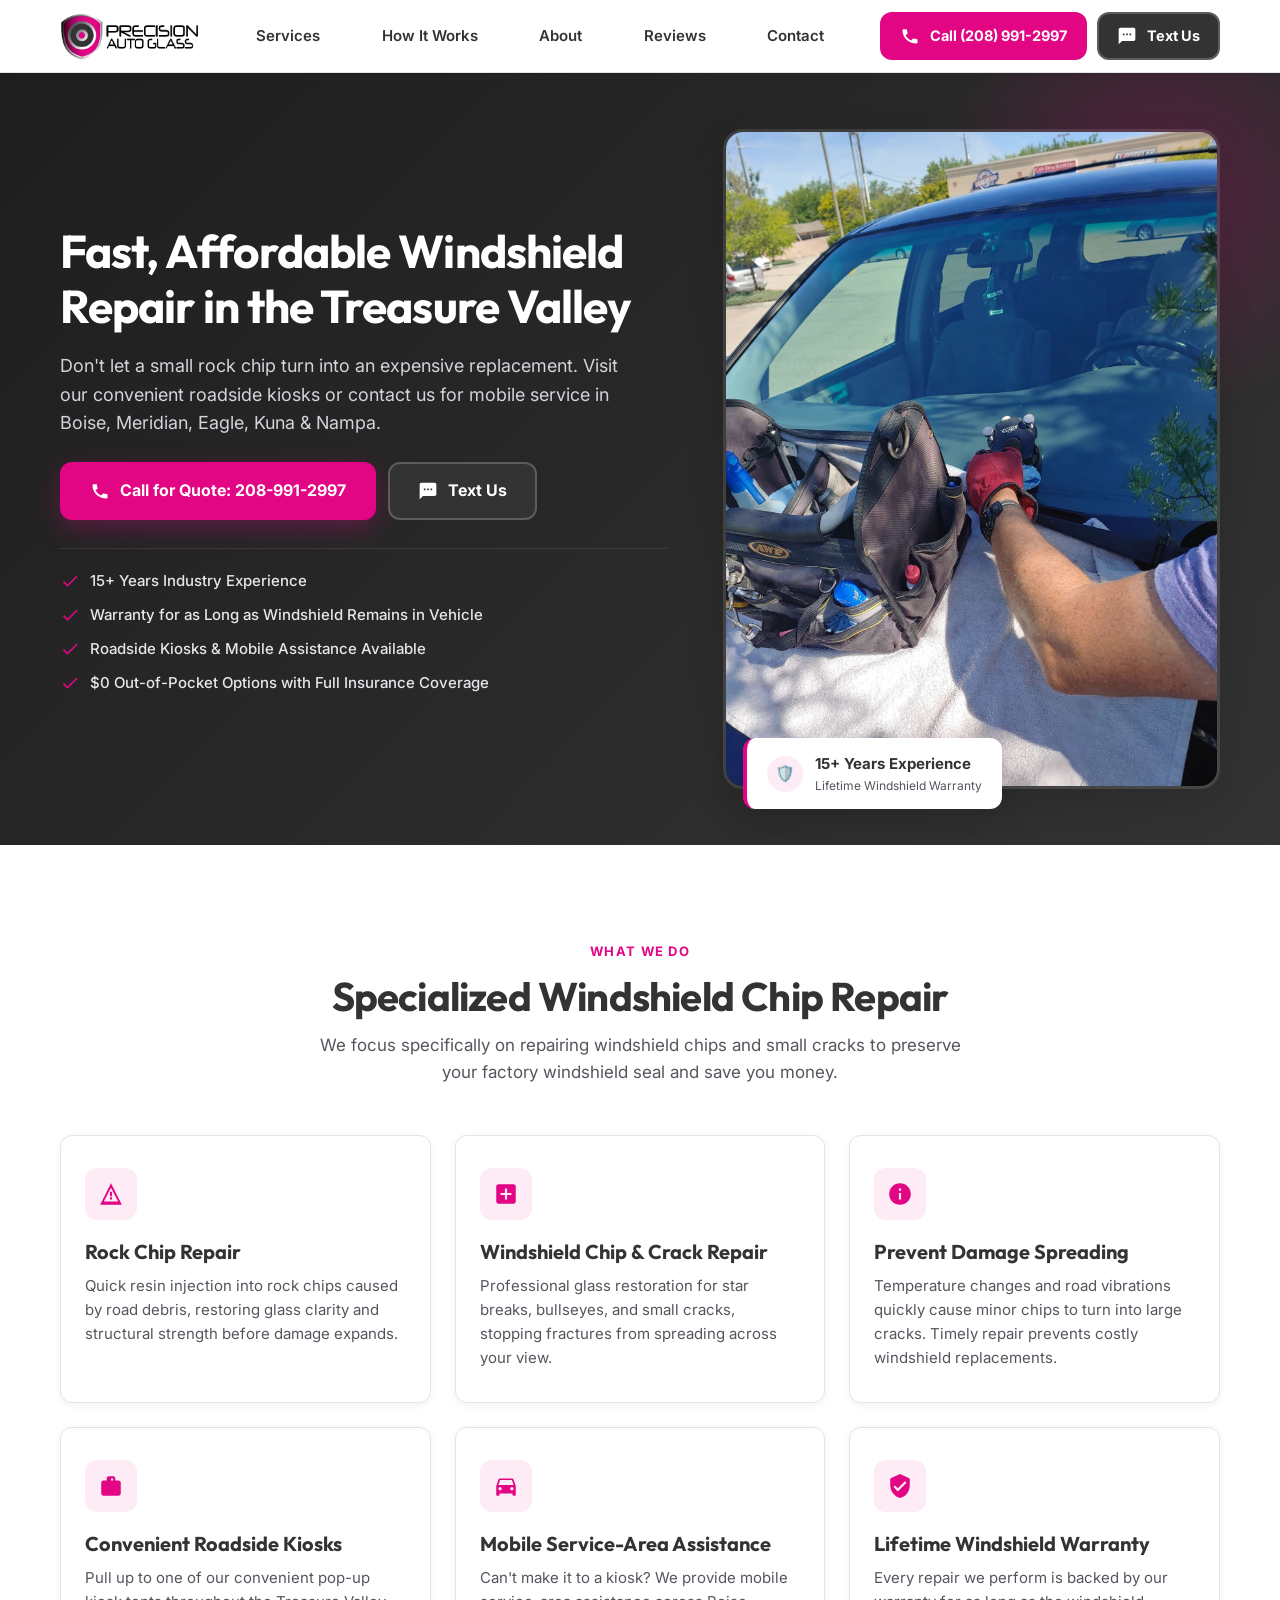
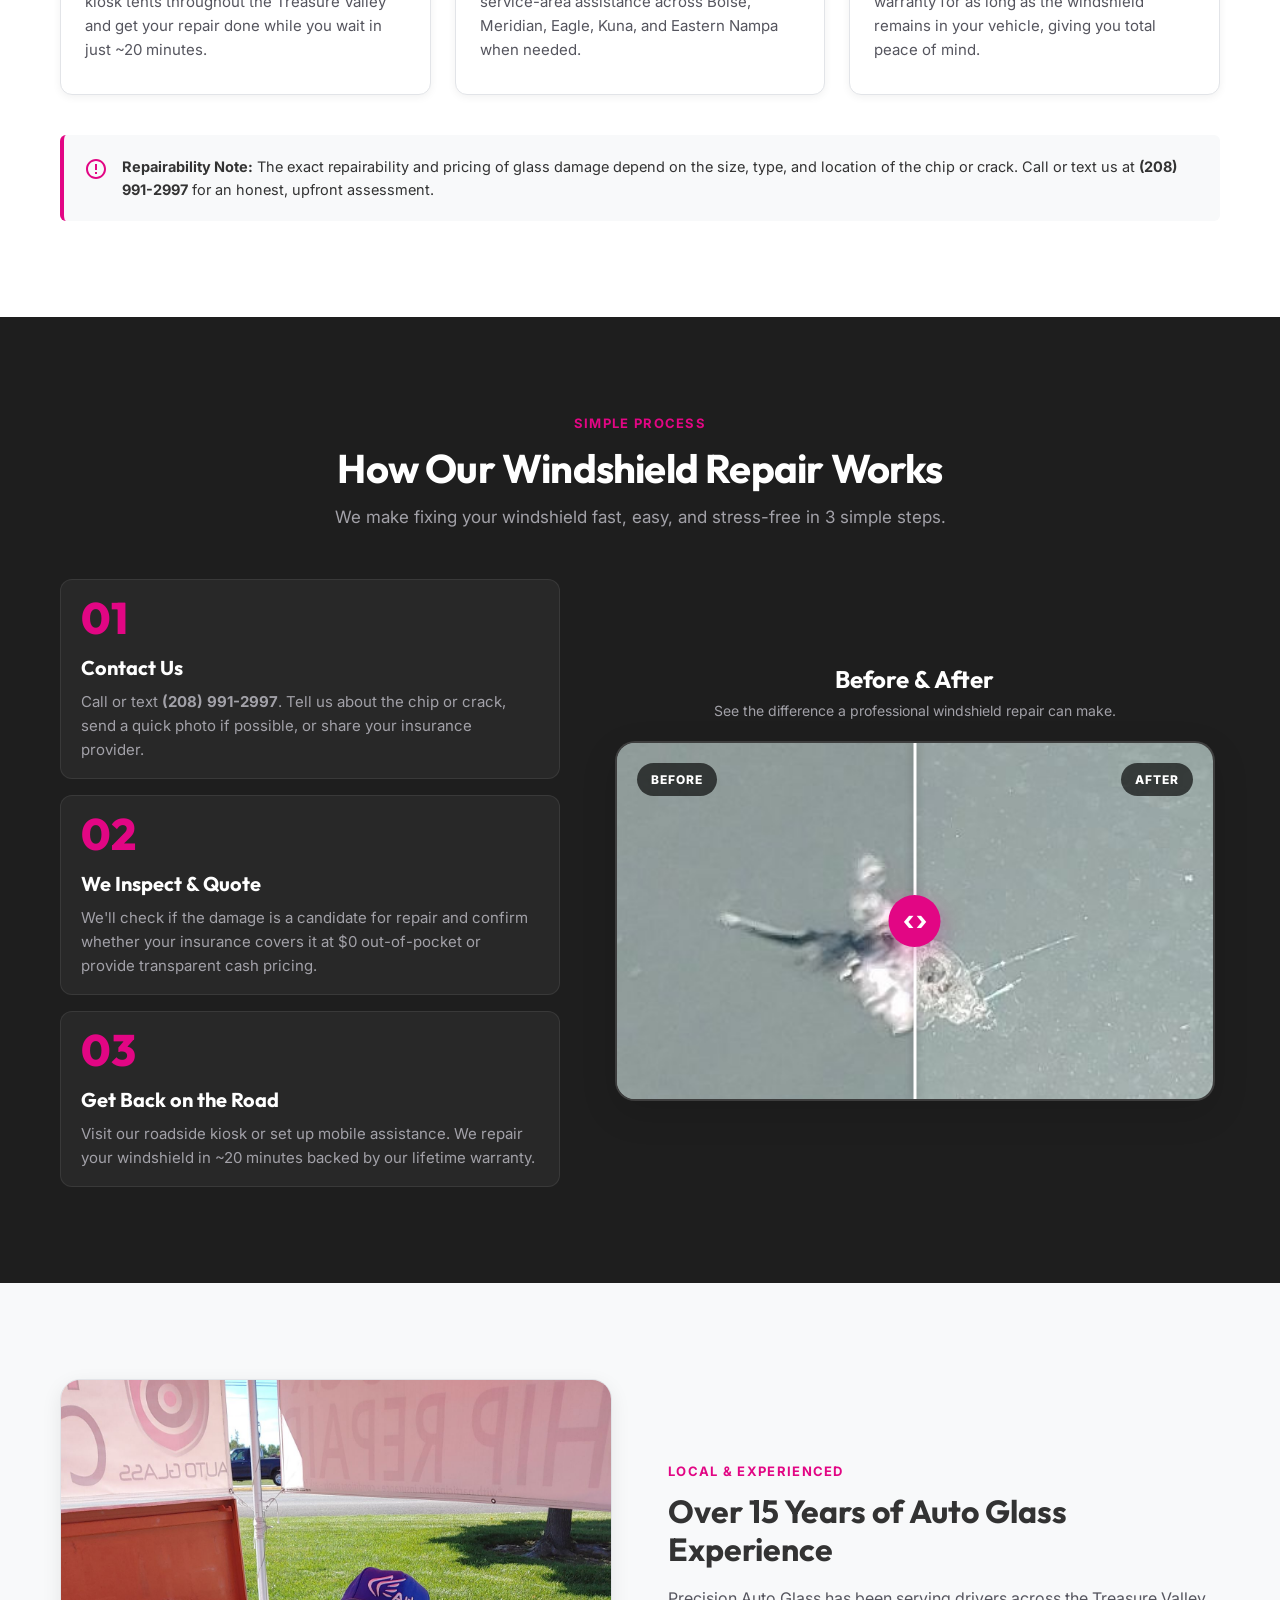
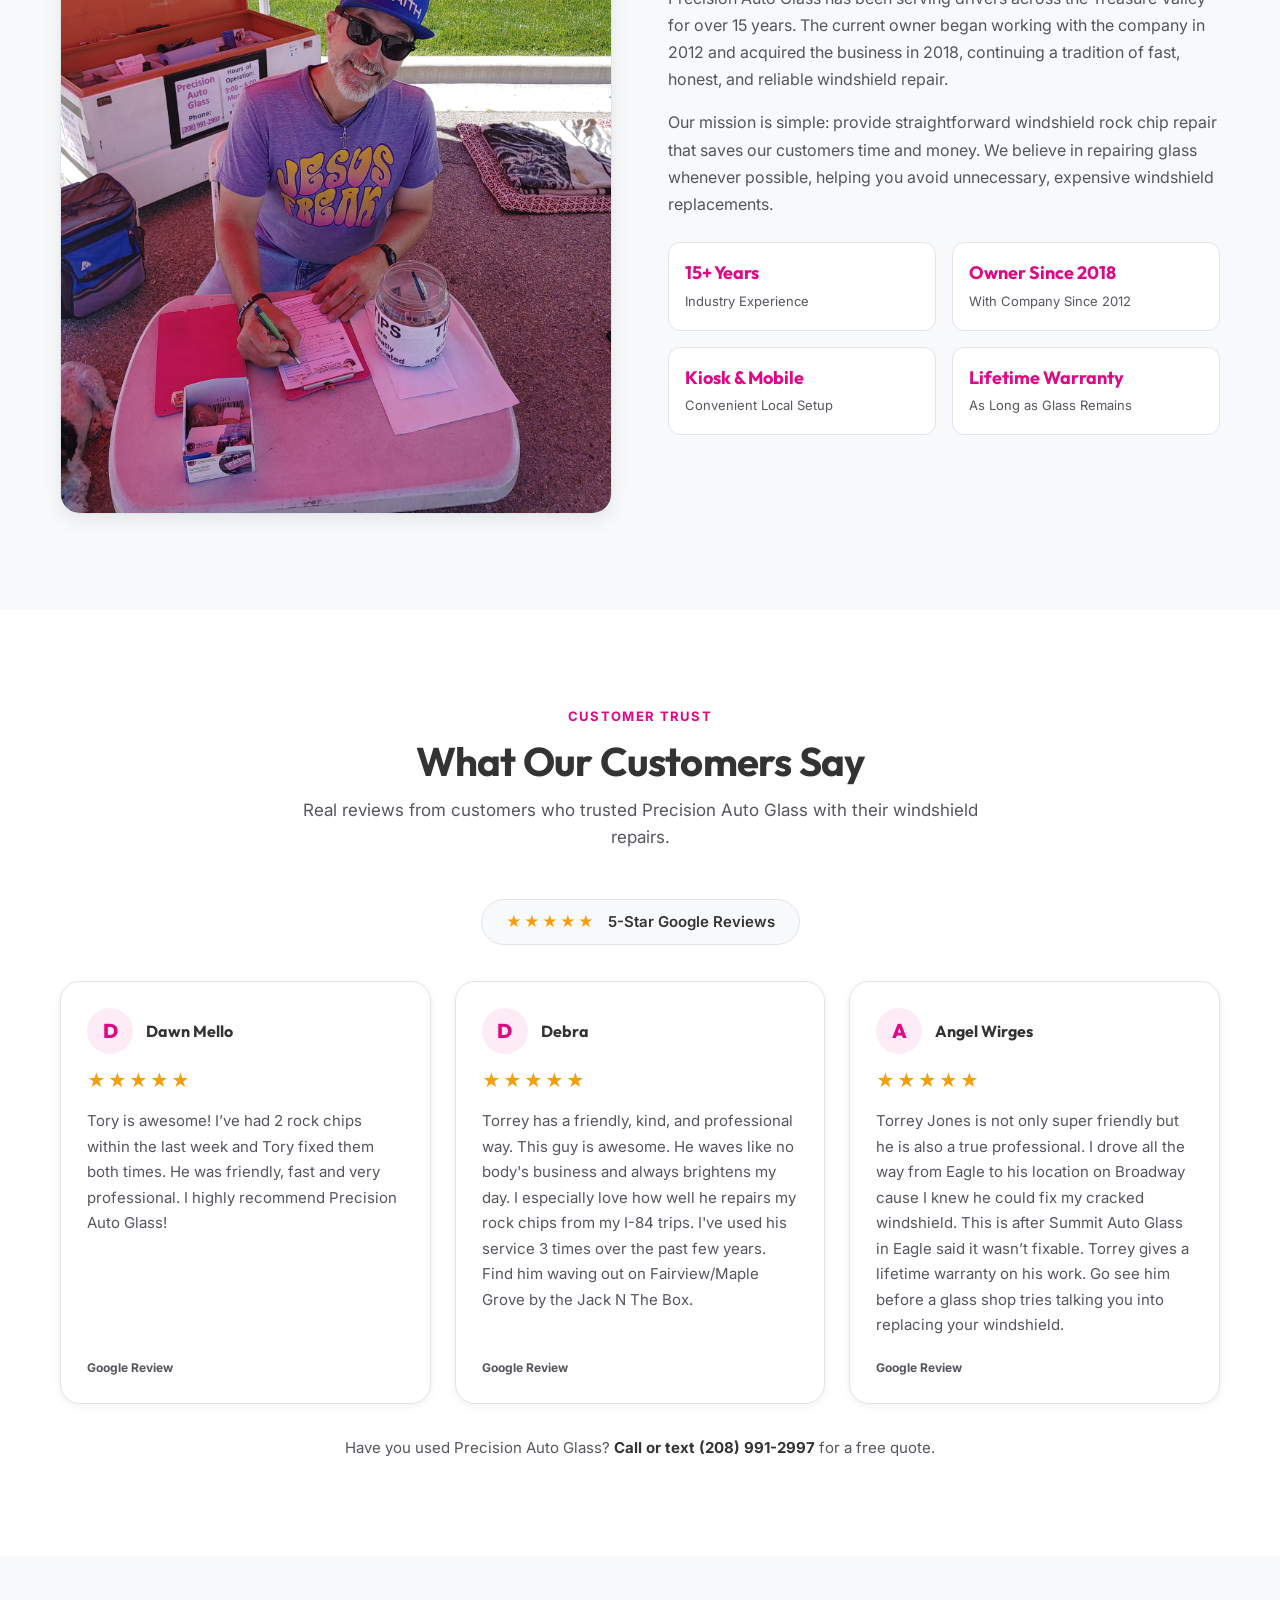
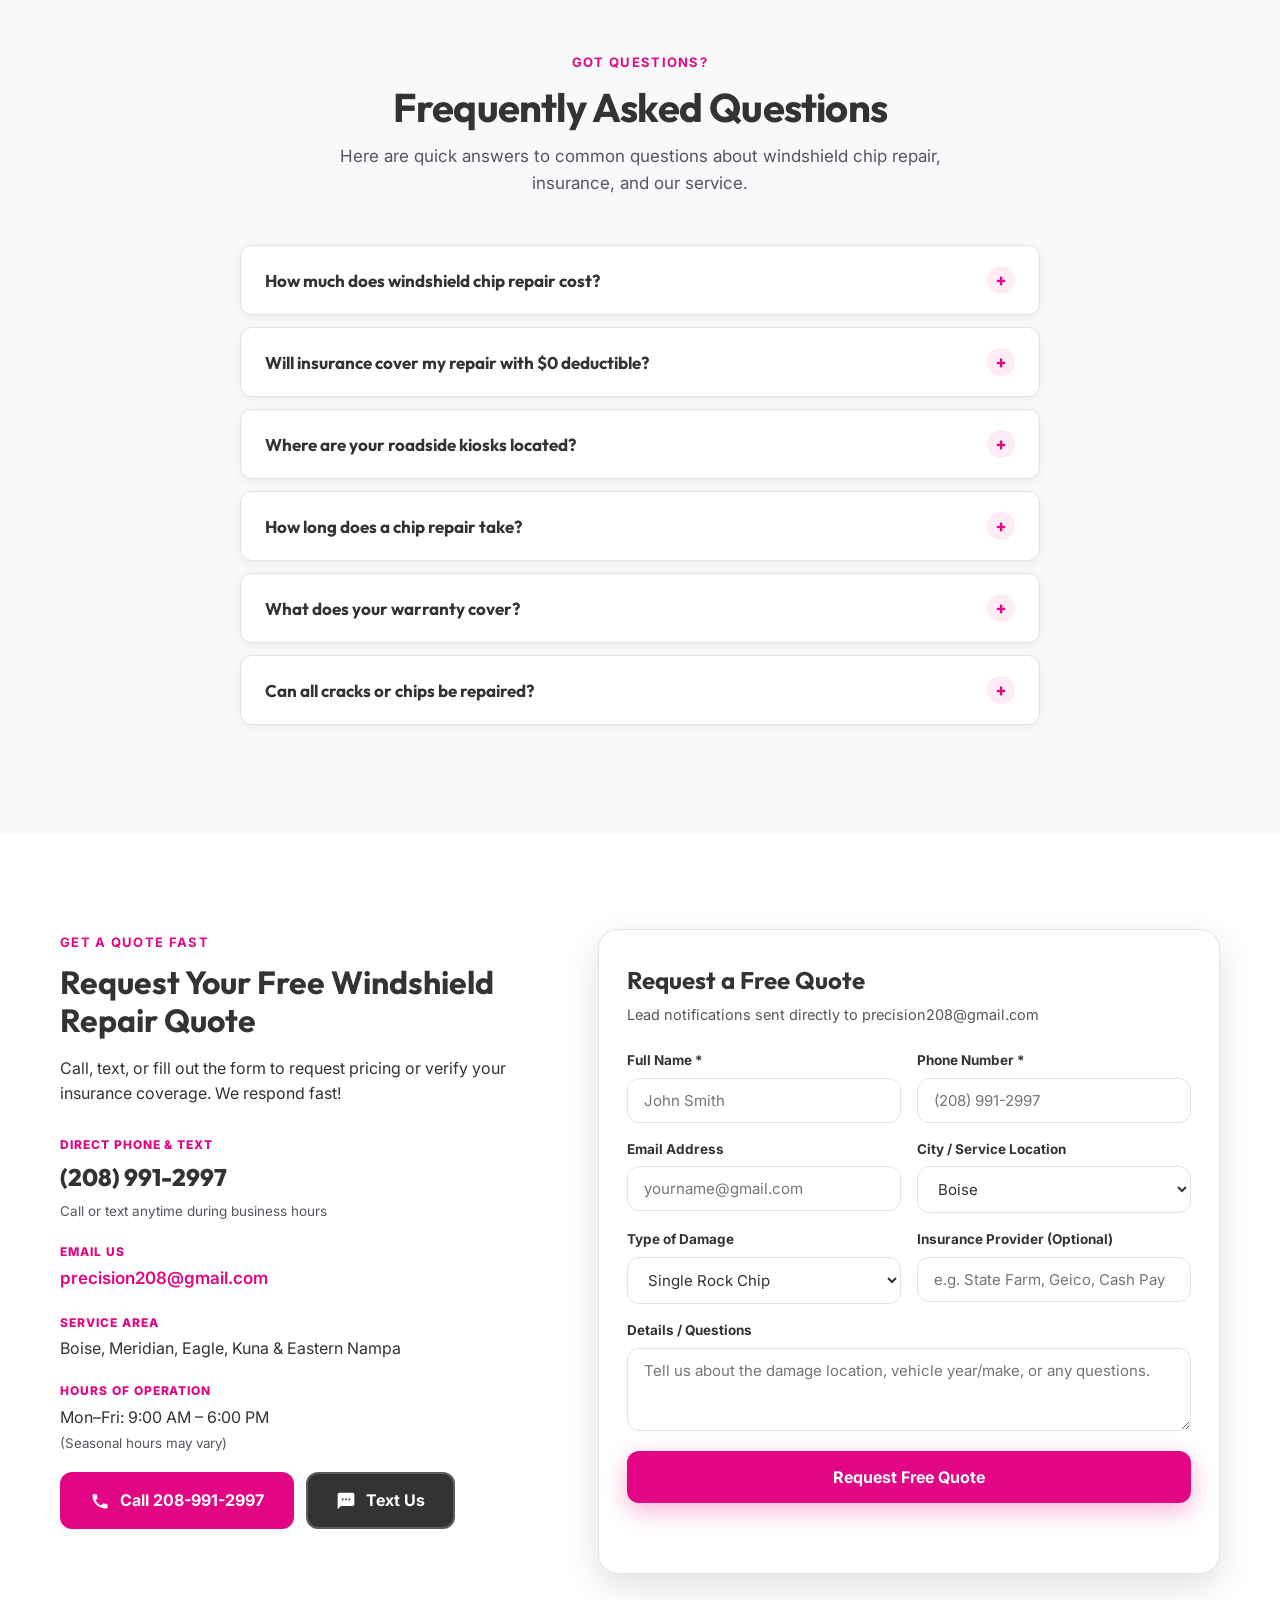
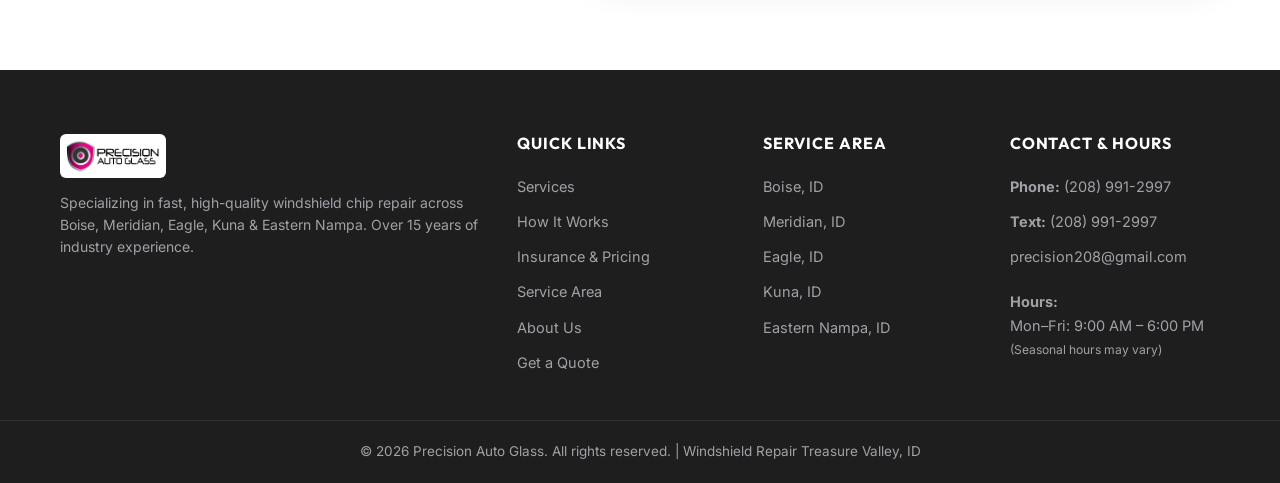
==== index.html @ 942fb6ad "added reviews" ====
<!DOCTYPE html>
<html lang="en">

<head>
  <meta charset="UTF-8">
  <meta name="viewport" content="width=device-width, initial-scale=1.0">

  <!-- SEO Meta Tags -->
  <title>Windshield Repair Boise, Meridian, Eagle, Kuna & Nampa | Precision Auto Glass</title>
  <meta name="description"
    content="Fast, affordable windshield chip & rock chip repair in Boise, Meridian, Eagle, Kuna & Eastern Nampa. 15+ years experience, lifetime warranty & insurance deductible assistance. Call or text (208) 991-2997!">
  <meta name="keywords"
    content="windshield repair Boise, windshield repair Meridian, windshield repair Eagle, windshield repair Kuna, windshield repair Nampa, windshield chip repair, auto glass repair, rock chip repair near me">
  <meta name="author" content="Precision Auto Glass">
  <meta name="robots" content="index, follow">

  <!-- Open Graph / Social Media Preview -->
  <meta property="og:title" content="Precision Auto Glass | Windshield Repair in Boise & Treasure Valley">
  <meta property="og:description"
    content="15+ years experience in fast windshield chip repair. Roadside kiosks & mobile service in Boise, Meridian, Eagle, Kuna, and Eastern Nampa. Call or text (208) 991-2997 for a quote!">
  <meta property="og:type" content="website">
  <meta property="og:url" content="https://precisionautoglass.com">

  <!-- Favicon -->
  <link rel="icon" type="image/png" href="images/TorreyJonesLogo.png">

  <!-- Google Fonts -->
  <link rel="preconnect" href="https://fonts.googleapis.com">
  <link rel="preconnect" href="https://fonts.gstatic.com" crossorigin>
  <link
    href="https://fonts.googleapis.com/css2?family=Inter:wght@400;500;600;700&family=Outfit:wght@500;600;700;800&display=swap"
    rel="stylesheet">

  <link rel="stylesheet" href="style.css">

  <!-- Local Business Structured Data (JSON-LD) -->
  <script type="application/ld+json">
  {
    "@context": "https://schema.org",
    "@type": "AutoGlassShop",
    "name": "Precision Auto Glass",
    "image": "https://precisionautoglass.com/images/TorreyJoneslogowithtext.png",
    "@id": "https://precisionautoglass.com",
    "url": "https://precisionautoglass.com",
    "telephone": "+1-208-991-2997",
    "email": "precision208@gmail.com",
    "priceRange": "$$",
    "areaServed": [
      {
        "@type": "City",
        "name": "Boise",
        "sameAs": "https://en.wikipedia.org/wiki/Boise,_Idaho"
      },
      {
        "@type": "City",
        "name": "Meridian"
      },
      {
        "@type": "City",
        "name": "Eagle"
      },
      {
        "@type": "City",
        "name": "Kuna"
      },
      {
        "@type": "City",
        "name": "Nampa"
      }
    ],
    "openingHoursSpecification": [
      {
        "@type": "OpeningHoursSpecification",
        "dayOfWeek": ["Monday","Tuesday","Wednesday","Thursday","Friday"],
        "opens": "09:00",
        "closes": "18:00"
      }
    ],
    "description": "Specializing in fast, high-quality windshield rock chip repair across the Treasure Valley. Drive-up roadside kiosk locations & mobile service available."
  }
  </script>
</head>

<body>

  <!-- ============================================================
       HEADER / NAVBAR
       ============================================================ -->
  <header class="site-header">
    <div class="container header-inner">

      <a href="#top" class="logo">
        <img src="images/TorreyJoneslogowithtext.png" alt="Precision Auto Glass Logo" class="logo-img">
      </a>

      <nav class="primary-nav" id="primaryNav">
        <ul>
          <li><a href="#services">Services</a></li>
          <li><a href="#how-it-works">How It Works</a></li>
          <li><a href="#about">About</a></li>
          <li><a href="#reviews">Reviews</a></li>
          <li><a href="#contact">Contact</a></li>
        </ul>
      </nav>

      <div class="header-actions">
        <a href="tel:2089912997" class="btn btn-call header-call-btn">
          <svg class="icon" viewBox="0 0 24 24" aria-hidden="true">
            <path
              d="M6.6 10.8c1.4 2.8 3.8 5.1 6.6 6.6l2.2-2.2c.3-.3.7-.4 1-.2 1.1.4 2.3.6 3.6.6.6 0 1 .4 1 1V20c0 .6-.4 1-1 1C10.1 21 3 13.9 3 5c0-.6.4-1 1-1h3.5c.6 0 1 .4 1 1 0 1.2.2 2.4.6 3.6.1.4 0 .8-.2 1L6.6 10.8z" />
          </svg>
          Call (208) 991-2997
        </a>
        <a href="sms:2089912997" class="btn btn-text header-text-btn">
          <svg class="icon" viewBox="0 0 24 24" aria-hidden="true">
            <path
              d="M20 2H4c-1.1 0-1.99.9-1.99 2L2 22l4-4h14c1.1 0 2-.9 2-2V4c0-1.1-.9-2-2-2zM9 11H7V9h2v2zm4 0h-2V9h2v2zm4 0h-2V9h2v2z" />
          </svg>
          Text Us
        </a>

        <button class="nav-toggle" id="navToggle" aria-label="Open menu" aria-expanded="false"
          aria-controls="primaryNav">
          <span></span>
          <span></span>
          <span></span>
        </button>
      </div>
    </div>
  </header>

  <a id="top"></a>

  <!-- ============================================================
       HERO SECTION
       ============================================================ -->
  <section class="hero">
    <div class="container hero-inner">
      <div class="hero-copy">
        <h1>Fast, Affordable Windshield Repair in the Treasure Valley</h1>
        <p class="hero-sub">
          Don't let a small rock chip turn into an expensive replacement. Visit our convenient roadside kiosks or
          contact us for mobile service in Boise, Meridian, Eagle, Kuna &amp; Nampa.
        </p>
        <div class="hero-ctas">
          <a href="tel:2089912997" class="btn btn-primary">
            <svg class="icon" viewBox="0 0 24 24" aria-hidden="true">
              <path
                d="M6.6 10.8c1.4 2.8 3.8 5.1 6.6 6.6l2.2-2.2c.3-.3.7-.4 1-.2 1.1.4 2.3.6 3.6.6.6 0 1 .4 1 1V20c0 .6-.4 1-1 1C10.1 21 3 13.9 3 5c0-.6.4-1 1-1h3.5c.6 0 1 .4 1 1 0 1.2.2 2.4.6 3.6.1.4 0 .8-.2 1L6.6 10.8z" />
            </svg>
            Call for Quote: 208-991-2997
          </a>
          <a href="sms:2089912997" class="btn btn-text">
            <svg class="icon" viewBox="0 0 24 24" aria-hidden="true">
              <path
                d="M20 2H4c-1.1 0-1.99.9-1.99 2L2 22l4-4h14c1.1 0 2-.9 2-2V4c0-1.1-.9-2-2-2zM9 11H7V9h2v2zm4 0h-2V9h2v2zm4 0h-2V9h2v2z" />
            </svg>
            Text Us
          </a>
        </div>
        <ul class="hero-badges">
          <li>
            <svg viewBox="0 0 24 24">
              <path d="M9 16.17L4.83 12l-1.42 1.41L9 19 21 7l-1.41-1.41z" />
            </svg>
            15+ Years Industry Experience
          </li>
          <li>
            <svg viewBox="0 0 24 24">
              <path d="M9 16.17L4.83 12l-1.42 1.41L9 19 21 7l-1.41-1.41z" />
            </svg>
            Warranty for as Long as Windshield Remains in Vehicle
          </li>
          <li>
            <svg viewBox="0 0 24 24">
              <path d="M9 16.17L4.83 12l-1.42 1.41L9 19 21 7l-1.41-1.41z" />
            </svg>
            Roadside Kiosks &amp; Mobile Assistance Available
          </li>
          <li>
            <svg viewBox="0 0 24 24">
              <path d="M9 16.17L4.83 12l-1.42 1.41L9 19 21 7l-1.41-1.41z" />
            </svg>
            $0 Out-of-Pocket Options with Full Insurance Coverage
          </li>
        </ul>
      </div>

      <div class="hero-media">
        <img src="images/Torreyworking.jpg"
          alt="Precision Auto Glass technician repairing a rock chip on a vehicle windshield" width="640" height="400"
          loading="eager">
        <div class="hero-floating-badge">
          <div class="floating-icon">🛡️</div>
          <div class="floating-text">
            <strong>15+ Years Experience</strong>
            <span>Lifetime Windshield Warranty</span>
          </div>
        </div>
      </div>
    </div>
  </section>


  <!-- ============================================================
       SERVICES SECTION
       ============================================================ -->
  <section id="services" class="section services">
    <div class="container">
      <span class="eyebrow" style="display:block;text-align:center">What We Do</span>
      <h2 class="section-title">Specialized Windshield Chip Repair</h2>
      <p class="section-sub">We focus specifically on repairing windshield chips and small cracks to preserve your
        factory windshield seal and save you money.</p>

      <div class="card-grid">
        <article class="card">
          <div class="card-icon" aria-hidden="true">
            <svg viewBox="0 0 24 24">
              <path d="M12 2L2 22h20L12 2zm0 4.2L18.6 19H5.4L12 6.2zM11 10h2v4h-2zm0 5h2v2h-2z" />
            </svg>
          </div>
          <h3>Rock Chip Repair</h3>
          <p>Quick resin injection into rock chips caused by road debris, restoring glass clarity and structural
            strength before damage expands.</p>
        </article>

        <article class="card">
          <div class="card-icon" aria-hidden="true">
            <svg viewBox="0 0 24 24">
              <path
                d="M19 3H5c-1.1 0-2 .9-2 2v14c0 1.1.9 2 2 2h14c1.1 0 2-.9 2-2V5c0-1.1-.9-2-2-2zm-2 10h-4v4h-2v-4H7v-2h4V7h2v4h4v2z" />
            </svg>
          </div>
          <h3>Windshield Chip &amp; Crack Repair</h3>
          <p>Professional glass restoration for star breaks, bullseyes, and small cracks, stopping fractures from
            spreading across your view.</p>
        </article>

        <article class="card">
          <div class="card-icon" aria-hidden="true">
            <svg viewBox="0 0 24 24">
              <path
                d="M12 2C6.48 2 2 6.48 2 12s4.48 10 10 10 10-4.48 10-10S17.52 2 12 2zm1 15h-2v-6h2v6zm0-8h-2V7h2v2z" />
            </svg>
          </div>
          <h3>Prevent Damage Spreading</h3>
          <p>Temperature changes and road vibrations quickly cause minor chips to turn into large cracks. Timely repair
            prevents costly windshield replacements.</p>
        </article>

        <article class="card">
          <div class="card-icon" aria-hidden="true">
            <svg viewBox="0 0 24 24">
              <path
                d="M19 7h-3V5c0-1.1-.9-2-2-2h-4c-1.1 0-2 .9-2 2v2H5c-1.1 0-2 .9-2 2v10c0 1.1.9 2 2 2h14c1.1 0 2-.9 2-2V9c0-1.1-.9-2-2-2zm-7-2h2v2h-2V5z" />
            </svg>
          </div>
          <h3>Convenient Roadside Kiosks</h3>
          <p>Pull up to one of our convenient pop-up kiosk tents throughout the Treasure Valley and get your repair done
            while you wait in just ~20 minutes.</p>
        </article>

        <article class="card">
          <div class="card-icon" aria-hidden="true">
            <svg viewBox="0 0 24 24">
              <path
                d="M18.92 6.01C18.72 5.42 18.16 5 17.5 5h-11c-.66 0-1.21.42-1.42 1.01L3 12v8c0 .55.45 1 1 1h1c.55 0 1-.45 1-1v-1h12v1c0 .55.45 1 1 1h1c.55 0 1-.45 1-1v-8l-2.08-5.99zM6.5 16c-.83 0-1.5-.67-1.5-1.5S5.67 13 6.5 13s1.5.67 1.5 1.5S7.33 16 6.5 16zm11 0c-.83 0-1.5-.67-1.5-1.5s.67-1.5 1.5-1.5 1.5.67 1.5 1.5-.67 1.5-1.5 1.5zM5 11l1.5-4.5h11L19 11H5z" />
            </svg>
          </div>
          <h3>Mobile Service-Area Assistance</h3>
          <p>Can't make it to a kiosk? We provide mobile service-area assistance across Boise, Meridian, Eagle, Kuna,
            and Eastern Nampa when needed.</p>
        </article>

        <article class="card">
          <div class="card-icon" aria-hidden="true">
            <svg viewBox="0 0 24 24">
              <path
                d="M12 1L3 5v6c0 5.55 3.84 10.74 9 12 5.16-1.26 9-5.45 9-12V5l-9-4zm-2 16l-4-4 1.41-1.41L10 14.17l6.59-6.59L18 9l-8 8z" />
            </svg>
          </div>
          <h3>Lifetime Windshield Warranty</h3>
          <p>Every repair we perform is backed by our warranty for as long as the windshield remains in your vehicle,
            giving you total peace of mind.</p>
        </article>
      </div>

      <div class="service-disclaimer-box">
        <svg viewBox="0 0 24 24">
          <path
            d="M11 15h2v2h-2zm0-8h2v6h-2zm1-5C6.47 2 2 6.47 2 12s4.47 10 10 10 10-4.47 10-10S17.53 2 12 2zm0 18c-4.41 0-8-3.59-8-8s3.59-8 8-8 8 3.59 8 8-3.59 8-8 8z" />
        </svg>
        <p>
          <strong>Repairability Note:</strong> The exact repairability and pricing of glass damage depend on the size,
          type, and location of the chip or crack. Call or text us at <strong>(208) 991-2997</strong> for an honest,
          upfront assessment.
        </p>
      </div>
    </div>
  </section>

<!-- ============================================================
     HOW IT WORKS
     ============================================================ -->
<section id="how-it-works" class="section how-it-works">
  <div class="container">

    <!-- SECTION INTRO -->
    <span class="eyebrow" style="display:block;text-align:center">
      Simple Process
    </span>

    <h2 class="section-title">
      How Our Windshield Repair Works
    </h2>

    <p class="section-sub">
      We make fixing your windshield fast, easy, and stress-free in 3 simple steps.
    </p>

    <!-- STEPS + BEFORE/AFTER -->
    <div class="how-it-works-content">

      <!-- LEFT: STEPS -->
      <div class="steps-grid">

        <div class="step-card">
          <div class="step-number">01</div>
          <h3>Contact Us</h3>
          <p>
            Call or text <strong>(208) 991-2997</strong>. Tell us about the
            chip or crack, send a quick photo if possible, or share your
            insurance provider.
          </p>
        </div>

        <div class="step-card">
          <div class="step-number">02</div>
          <h3>We Inspect &amp; Quote</h3>
          <p>
            We'll check if the damage is a candidate for repair and confirm
            whether your insurance covers it at $0 out-of-pocket or provide
            transparent cash pricing.
          </p>
        </div>

        <div class="step-card">
          <div class="step-number">03</div>
          <h3>Get Back on the Road</h3>
          <p>
            Visit our roadside kiosk or set up mobile assistance. We repair
            your windshield in ~20 minutes backed by our lifetime warranty.
          </p>
        </div>

      </div>


      <!-- RIGHT: BEFORE & AFTER -->
      <div class="before-after-section">

        <div class="before-after-header">
          

          <h3>Before &amp; After</h3>

          <p>
            See the difference a professional windshield repair can make.
          </p>
        </div>


        <div class="before-after-slider" id="beforeAfterSlider">

          <!-- AFTER IMAGE -->
          <img
            src="images/Repair 1-2After (final).jpg"
            alt="Windshield after repair"
            class="after-image"
          >


          <!-- BEFORE IMAGE -->
          <div class="before-image-wrapper">
            <img
              src="images/Repair 1-1Before (final).jpg"
              alt="Windshield before repair"
              class="before-image"
            >
          </div>


          <!-- SLIDER HANDLE -->
          <div class="slider-line">
            <div class="slider-button">
              <span>‹</span>
              <span>›</span>
            </div>
          </div>


          <!-- LABELS -->
          <span class="slider-label before-label">
            BEFORE
          </span>

          <span class="slider-label after-label">
            AFTER
          </span>


          <!-- INVISIBLE RANGE CONTROL -->
          <input
            type="range"
            min="0"
            max="100"
            value="50"
            class="slider-input"
            aria-label="Compare before and after windshield repair"
          >

        </div>

      </div>

    </div>

  </div>
</section>


  <!-- ============================================================
       ABOUT SECTION
       ============================================================ -->
  <section id="about" class="section about">
    <div class="container about-inner">
      <div class="about-media">
        <img src="images/Torreybusiness.jpg"
          alt="Precision Auto Glass technician repairing a vehicle windshield under service kiosk" width="560"
          height="380" loading="lazy">
      </div>
      <div class="about-copy">
        <span class="eyebrow">Local &amp; Experienced</span>
        <h2>Over 15 Years of Auto Glass Experience</h2>
        <p>
          Precision Auto Glass has been serving drivers across the Treasure Valley for over 15 years. The current owner
          began working with the company in 2012 and acquired the business in 2018, continuing a tradition of fast,
          honest, and reliable windshield repair.
        </p>
        <p>
          Our mission is simple: provide straightforward windshield rock chip repair that saves our customers time and
          money. We believe in repairing glass whenever possible, helping you avoid unnecessary, expensive windshield
          replacements.
        </p>

        <div class="about-highlights">
          <div class="about-highlight-item">
            <strong>15+ Years</strong>
            <span>Industry Experience</span>
          </div>
          <div class="about-highlight-item">
            <strong>Owner Since 2018</strong>
            <span>With Company Since 2012</span>
          </div>
          <div class="about-highlight-item">
            <strong>Kiosk &amp; Mobile</strong>
            <span>Convenient Local Setup</span>
          </div>
          <div class="about-highlight-item">
            <strong>Lifetime Warranty</strong>
            <span>As Long as Glass Remains</span>
          </div>
        </div>
      </div>
    </div>
  </section>

<!-- ============================================================
     REVIEWS / TESTIMONIALS SECTION
     ============================================================ -->
<section id="reviews" class="section reviews">
  <div class="container">

    <span class="eyebrow" style="display:block;text-align:center">
      Customer Trust
    </span>

    <h2 class="section-title">
      What Our Customers Say
    </h2>

    <p class="section-sub">
      Real reviews from customers who trusted Precision Auto Glass with their windshield repairs.
    </p>

    <!-- GOOGLE RATING -->
    <div class="google-trust-badge">
      <div class="google-rating-box">
        <span class="stars">★★★★★</span>
        <span>5-Star Google Reviews</span>
      </div>
    </div>


    <!-- REVIEW CARDS -->
    <div class="reviews-grid">

      <!-- REVIEW 1 -->
      <article class="review-card">

        <div class="review-card-top">

          <div class="review-avatar">
            D
          </div>

          <div class="review-author">
            <strong>Dawn Mello</strong>
          </div>

        </div>

        <div class="review-stars" aria-label="5 out of 5 stars">
          ★★★★★
        </div>



        <p class="review-text">
          Tory is awesome! I’ve had 2 rock chips within the last week and Tory
          fixed them both times. He was friendly, fast and very professional.
          I highly recommend Precision Auto Glass!
        </p>

        <div class="review-source">
          Google Review
        </div>

      </article>


      
<!-- REVIEW 2 -->
<article class="review-card">

  <div class="review-card-top">

    <div class="review-avatar">
      D
    </div>

    <div class="review-author">
      <strong>Debra</strong>

    </div>

  </div>

  <div class="review-stars" aria-label="5 out of 5 stars">
    ★★★★★
  </div>


  <p class="review-text">
    Torrey has a friendly, kind, and professional way. This guy is awesome.
    He waves like no body's business and always brightens my day. I especially
    love how well he repairs my rock chips from my I-84 trips. I've used his
    service 3 times over the past few years. Find him waving out on
    Fairview/Maple Grove by the Jack N The Box.
  </p>

  <div class="review-source">
    Google Review
  </div>

</article>




      <!-- REVIEW 3 -->
      <article class="review-card">

        <div class="review-card-top">

          <div class="review-avatar">
            A
          </div>

          <div class="review-author">
            <strong>Angel Wirges</strong>
            
          </div>

        </div>

        <div class="review-stars" aria-label="5 out of 5 stars">
          ★★★★★
        </div>

   
        </span>

        <p class="review-text">
          Torrey Jones is not only super friendly but he is also a true
          professional. I drove all the way from Eagle to his location on
          Broadway cause I knew he could fix my cracked windshield. This is
          after Summit Auto Glass in Eagle said it wasn’t fixable. Torrey
          gives a lifetime warranty on his work. Go see him before a glass
          shop tries talking you into replacing your windshield.
        </p>

        <div class="review-source">
          Google Review
        </div>

      </article>

    </div>


    <!-- REVIEWS CTA -->
    <div class="reviews-cta">
      <p>
        Have you used Precision Auto Glass?
        <strong>Call or text (208) 991-2997</strong> for a free quote.
      </p>
    </div>

  </div>
</section>


  <!-- ============================================================
       FAQ SECTION
       ============================================================ -->
  <section id="faq" class="section faq">
    <div class="container">
      <span class="eyebrow" style="display:block;text-align:center">Got Questions?</span>
      <h2 class="section-title">Frequently Asked Questions</h2>
      <p class="section-sub">Here are quick answers to common questions about windshield chip repair, insurance, and our
        service.</p>

      <div class="accordion" id="faqAccordion">
        <div class="accordion-item">
          <button class="accordion-trigger" aria-expanded="false">
            How much does windshield chip repair cost?
            <span class="accordion-icon" aria-hidden="true">+</span>
          </button>
          <div class="accordion-panel">
            <p>If you have full coverage / comprehensive auto insurance, your repair may cost $0 out of pocket because
              many insurance companies waive the deductible for windshield repairs. For cash/self-pay customers, our
              rates are $50 for the first chip and $15 for each additional chip on the same windshield.</p>
          </div>
        </div>

        <div class="accordion-item">
          <button class="accordion-trigger" aria-expanded="false">
            Will insurance cover my repair with $0 deductible?
            <span class="accordion-icon" aria-hidden="true">+</span>
          </button>
          <div class="accordion-panel">
            <p>Most major insurance providers waive the deductible for windshield chip repair under comprehensive
              coverage. We handle direct insurance billing so you don't have to deal with complex paperwork. Call or
              text us to check your policy!</p>
          </div>
        </div>

        <div class="accordion-item">
          <button class="accordion-trigger" aria-expanded="false">
            Where are your roadside kiosks located?
            <span class="accordion-icon" aria-hidden="true">+</span>
          </button>
          <div class="accordion-panel">
            <p>We operate convenient roadside tent and kiosk setups across Boise, Meridian, Eagle, Kuna, and Eastern
              Nampa. We also offer mobile service-area assistance when needed. Give us a quick call or text at (208)
              991-2997 to find the nearest location today!</p>
          </div>
        </div>

        <div class="accordion-item">
          <button class="accordion-trigger" aria-expanded="false">
            How long does a chip repair take?
            <span class="accordion-icon" aria-hidden="true">+</span>
          </button>
          <div class="accordion-panel">
            <p>Most rock chip repairs take only 15 to 25 minutes at our roadside kiosks. You can wait comfortably in
              your vehicle and get back on the road in no time.</p>
          </div>
        </div>

        <div class="accordion-item">
          <button class="accordion-trigger" aria-expanded="false">
            What does your warranty cover?
            <span class="accordion-icon" aria-hidden="true">+</span>
          </button>
          <div class="accordion-panel">
            <p>We provide a warranty for as long as the windshield remains in your vehicle, protecting the repaired area
              against spreading.</p>
          </div>
        </div>

        <div class="accordion-item">
          <button class="accordion-trigger" aria-expanded="false">
            Can all cracks or chips be repaired?
            <span class="accordion-icon" aria-hidden="true">+</span>
          </button>
          <div class="accordion-panel">
            <p>Repairability depends on the size, type, depth, and location of the damage. Most rock chips smaller than
              a quarter can be effectively repaired. Text us a quick photo of your damage at (208) 991-2997 and we'll
              give you an immediate answer!</p>
          </div>
        </div>
      </div>
    </div>
  </section>

  <!-- ============================================================
       CONTACT / LEAD FORM SECTION
       ============================================================ -->
  <section id="contact" class="section contact">
    <div class="container contact-inner">
      <div class="contact-info">
        <span class="eyebrow">Get A Quote Fast</span>
        <h2>Request Your Free Windshield Repair Quote</h2>
        <p>Call, text, or fill out the form to request pricing or verify your insurance coverage. We respond fast!</p>

        <ul class="contact-details">
          <li>
            <strong>Direct Phone &amp; Text</strong>
            <a href="tel:2089912997" class="phone-link">(208) 991-2997</a>
            <span style="font-size:13.5px;color:var(--gray-text)">Call or text anytime during business hours</span>
          </li>
          <li>
            <strong>Email Us</strong>
            <a href="mailto:precision208@gmail.com" class="email-link">precision208@gmail.com</a>
          </li>
          <li>
            <strong>Service Area</strong>
            <span>Boise, Meridian, Eagle, Kuna &amp; Eastern Nampa</span>
          </li>
          <li>
            <strong>Hours of Operation</strong>
            <span>Mon–Fri: 9:00 AM – 6:00 PM<br><small style="color:var(--gray-text)">(Seasonal hours may
                vary)</small></span>
          </li>
        </ul>

        <div class="contact-cta-buttons">
          <a href="tel:2089912997" class="btn btn-call">
            <svg class="icon" viewBox="0 0 24 24">
              <path
                d="M6.6 10.8c1.4 2.8 3.8 5.1 6.6 6.6l2.2-2.2c.3-.3.7-.4 1-.2 1.1.4 2.3.6 3.6.6.6 0 1 .4 1 1V20c0 .6-.4 1-1 1C10.1 21 3 13.9 3 5c0-.6.4-1 1-1h3.5c.6 0 1 .4 1 1 0 1.2.2 2.4.6 3.6.1.4 0 .8-.2 1L6.6 10.8z" />
            </svg>
            Call 208-991-2997
          </a>
          <a href="sms:2089912997" class="btn btn-text">
            <svg class="icon" viewBox="0 0 24 24">
              <path
                d="M20 2H4c-1.1 0-1.99.9-1.99 2L2 22l4-4h14c1.1 0 2-.9 2-2V4c0-1.1-.9-2-2-2zM9 11H7V9h2v2zm4 0h-2V9h2v2zm4 0h-2V9h2v2z" />
            </svg>
            Text Us
          </a>
        </div>
      </div>

      <form class="quote-form" id="quoteForm" name="quote-request" data-netlify="true" method="POST" novalidate>
        <!-- Netlify form detection hidden input -->
        <input type="hidden" name="form-name" value="quote-request">

        <h3>Request a Free Quote</h3>
        <p class="quote-form-sub">Lead notifications sent directly to precision208@gmail.com</p>

        <div class="form-grid form-grid-2">
          <div class="form-row">
            <label for="fullName">Full Name *</label>
            <input type="text" id="fullName" name="fullName" required placeholder="John Smith" autocomplete="name">
          </div>

          <div class="form-row">
            <label for="phone">Phone Number *</label>
            <input type="tel" id="phone" name="phone" required placeholder="(208) 991-2997" autocomplete="tel">
          </div>
        </div>

        <div class="form-grid form-grid-2" style="margin-top:16px">
          <div class="form-row">
            <label for="email">Email Address</label>
            <input type="email" id="email" name="email" placeholder="yourname@gmail.com" autocomplete="email">
          </div>

          <div class="form-row">
            <label for="city">City / Service Location</label>
            <select id="city" name="city">
              <option value="Boise">Boise</option>
              <option value="Meridian">Meridian</option>
              <option value="Eagle">Eagle</option>
              <option value="Kuna">Kuna</option>
              <option value="Nampa">Eastern Nampa</option>
              <option value="Other">Other Treasure Valley</option>
            </select>
          </div>
        </div>

        <div class="form-grid form-grid-2" style="margin-top:16px">
          <div class="form-row">
            <label for="damageType">Type of Damage</label>
            <select id="damageType" name="damageType">
              <option value="rock-chip">Single Rock Chip</option>
              <option value="multiple-chips">Multiple Chips</option>
              <option value="small-crack">Small Crack</option>
              <option value="not-sure">Not Sure / Need Advice</option>
            </select>
          </div>

          <div class="form-row">
            <label for="insuranceProvider">Insurance Provider (Optional)</label>
            <input type="text" id="insuranceProvider" name="insuranceProvider"
              placeholder="e.g. State Farm, Geico, Cash Pay">
          </div>
        </div>

        <div class="form-row" style="margin-top:16px">
          <label for="message">Details / Questions</label>
          <textarea id="message" name="message" rows="3"
            placeholder="Tell us about the damage location, vehicle year/make, or any questions."></textarea>
        </div>

        <button type="submit" class="btn btn-primary btn-block" style="margin-top:20px">Request Free Quote</button>
        <p class="form-note" id="formNote" role="status" aria-live="polite"></p>
      </form>
    </div>
  </section>

  <!-- ============================================================
       STICKY MOBILE CALL/TEXT BAR
       ============================================================ -->
  <div class="mobile-call-bar">
    <a href="tel:2089912997" class="btn btn-call">
      <svg class="icon" viewBox="0 0 24 24" aria-hidden="true">
        <path
          d="M6.6 10.8c1.4 2.8 3.8 5.1 6.6 6.6l2.2-2.2c.3-.3.7-.4 1-.2 1.1.4 2.3.6 3.6.6.6 0 1 .4 1 1V20c0 .6-.4 1-1 1C10.1 21 3 13.9 3 5c0-.6.4-1 1-1h3.5c.6 0 1 .4 1 1 0 1.2.2 2.4.6 3.6.1.4 0 .8-.2 1L6.6 10.8z" />
      </svg>
      Call 208-991-2997
    </a>
    <a href="sms:2089912997" class="btn btn-text">
      <svg class="icon" viewBox="0 0 24 24" aria-hidden="true">
        <path
          d="M20 2H4c-1.1 0-1.99.9-1.99 2L2 22l4-4h14c1.1 0 2-.9 2-2V4c0-1.1-.9-2-2-2zM9 11H7V9h2v2zm4 0h-2V9h2v2zm4 0h-2V9h2v2z" />
      </svg>
      Text Us
    </a>
  </div>

  <!-- ============================================================
       FOOTER
       ============================================================ -->
  <footer class="site-footer">
    <div class="container footer-inner">
      <div class="footer-col footer-brand">
        <img src="images/TorreyJoneslogowithtext.png" alt="Precision Auto Glass" class="logo-img"
          style="background:#fff;padding:6px;border-radius:6px">
        <p>Specializing in fast, high-quality windshield chip repair across Boise, Meridian, Eagle, Kuna &amp; Eastern
          Nampa. Over 15 years of industry experience.</p>
      </div>

      <div class="footer-col">
        <h4>Quick Links</h4>
        <ul>
          <li><a href="#services">Services</a></li>
          <li><a href="#how-it-works">How It Works</a></li>
          <li><a href="#pricing">Insurance &amp; Pricing</a></li>
          <li><a href="#service-area">Service Area</a></li>
          <li><a href="#about">About Us</a></li>
          <li><a href="#contact">Get a Quote</a></li>
        </ul>
      </div>

      <div class="footer-col">
        <h4>Service Area</h4>
        <ul>
          <li>Boise, ID</li>
          <li>Meridian, ID</li>
          <li>Eagle, ID</li>
          <li>Kuna, ID</li>
          <li>Eastern Nampa, ID</li>
        </ul>
      </div>

      <div class="footer-col">
        <h4>Contact &amp; Hours</h4>
        <ul>
          <li><a href="tel:2089912997"><strong>Phone:</strong> (208) 991-2997</a></li>
          <li><a href="sms:2089912997"><strong>Text:</strong> (208) 991-2997</a></li>
          <li><a href="mailto:precision208@gmail.com">precision208@gmail.com</a></li>
          <li style="margin-top:10px"><strong>Hours:</strong><br>Mon–Fri: 9:00 AM – 6:00 PM<br><small>(Seasonal hours
              may vary)</small></li>
        </ul>
      </div>
    </div>

    <div class="footer-bottom">
      <div class="container">
        <p>&copy; <span id="year"></span> Precision Auto Glass. All rights reserved. | Windshield Repair Treasure
          Valley, ID</p>
      </div>
    </div>
  </footer>

  <script src="script.js"></script>
</body>

</html>
---- style.css ----
/* =============================================================
   PRECISION AUTO GLASS — STYLESHEET
   Brand Colors:
   --primary-pink:    #e20684 (Primary accent, CTAs, highlights)
   --dark-charcoal:   #333333 (Dark backgrounds, primary headings)
   --gray-silver:     #a2a1a8 (Subdued text, borders, subtle accents)
   ============================================================= */

:root {
  --primary-pink: #e20684;
  --primary-pink-hover: #c2046f;
  --primary-pink-light: rgba(226, 6, 132, 0.08);
  --primary-pink-glow: rgba(226, 6, 132, 0.25);

  --dark-charcoal: #333333;
  --dark-charcoal-deep: #1e1e1e;
  --dark-charcoal-card: #282828;

  --gray-silver: #a2a1a8;
  --gray-silver-light: #e8e7eb;
  --gray-bg: #f8f9fa;
  --gray-border: #e2e4e8;
  --gray-text: #55555e;
  --white: #ffffff;

  --font-heading: 'Outfit', -apple-system, BlinkMacSystemFont, 'Segoe UI', Roboto, sans-serif;
  --font-body: 'Inter', -apple-system, BlinkMacSystemFont, 'Segoe UI', Roboto, sans-serif;

  --radius-sm: 6px;
  --radius-md: 12px;
  --radius-lg: 20px;
  --radius-pill: 9999px;

  --shadow-sm: 0 2px 8px rgba(0, 0, 0, 0.06);
  --shadow-md: 0 6px 20px rgba(0, 0, 0, 0.08);
  --shadow-lg: 0 12px 36px rgba(0, 0, 0, 0.12);
  --shadow-pink: 0 8px 24px rgba(226, 6, 132, 0.3);

  --max-width: 1200px;
  --transition: all 0.25s cubic-bezier(0.4, 0, 0.2, 1);
}

/* -------------------------------------------------------------
   RESET & BASE STYLES
   ------------------------------------------------------------- */
* {
  box-sizing: border-box;
}

html {
  scroll-behavior: smooth;
}

body {
  margin: 0;
  font-family: var(--font-body);
  color: var(--dark-charcoal);
  background: var(--white);
  line-height: 1.6;
  font-size: 16px;
  -webkit-font-smoothing: antialiased;
  padding-bottom: 76px; /* Space for mobile sticky CTA bar */
}

@media (min-width: 960px) {
  body {
    padding-bottom: 0;
  }
}

img {
  max-width: 100%;
  height: auto;
  display: block;
}

a {
  color: inherit;
  text-decoration: none;
  transition: var(--transition);
}

ul {
  list-style: none;
  margin: 0;
  padding: 0;
}

h1, h2, h3, h4, h5, h6 {
  font-family: var(--font-heading);
  color: var(--dark-charcoal);
  line-height: 1.2;
  margin: 0 0 0.5em;
  font-weight: 700;
}

p {
  margin: 0 0 1em;
}

button {
  font-family: inherit;
  cursor: pointer;
}

a:focus-visible,
button:focus-visible,
input:focus-visible,
select:focus-visible,
textarea:focus-visible {
  outline: 3px solid var(--primary-pink);
  outline-offset: 2px;
}

@media (prefers-reduced-motion: reduce) {
  html {
    scroll-behavior: auto;
  }
  * {
    animation-duration: 0.001ms !important;
    transition-duration: 0.001ms !important;
  }
}

.container {
  width: 100%;
  max-width: var(--max-width);
  margin: 0 auto;
  padding: 0 20px;
}

.section {
  padding: 64px 0;
  scroll-margin-top: 80px;
}

@media (min-width: 960px) {
  .section {
    padding: 96px 0;
  }
}

.section-title {
  font-size: 32px;
  text-align: center;
  margin-bottom: 12px;
  letter-spacing: -0.02em;
}

@media (min-width: 768px) {
  .section-title {
    font-size: 40px;
  }
}

.section-sub {
  text-align: center;
  max-width: 680px;
  margin: 0 auto 48px;
  color: var(--gray-text);
  font-size: 17px;
}

.eyebrow {
  text-transform: uppercase;
  letter-spacing: 0.1em;
  font-size: 13px;
  font-weight: 700;
  color: var(--primary-pink);
  margin: 0 0 10px;
  display: inline-block;
}

.highlight {
  color: var(--primary-pink);
}

/* -------------------------------------------------------------
   TOP ANNOUNCEMENT BAR
   ------------------------------------------------------------- */
.top-bar {
  background: var(--dark-charcoal-deep);
  color: var(--gray-silver);
  font-size: 13.5px;
  padding: 8px 0;
  border-bottom: 1px solid rgba(255, 255, 255, 0.08);
}

.top-bar-inner {
  display: flex;
  justify-content: space-between;
  align-items: center;
  flex-wrap: wrap;
  gap: 10px;
}

.top-bar-info {
  display: flex;
  align-items: center;
  gap: 20px;
  flex-wrap: wrap;
}

.top-bar-info span {
  display: inline-flex;
  align-items: center;
  gap: 6px;
}

.top-bar-ctas {
  display: flex;
  align-items: center;
  gap: 16px;
}

.top-bar-link {
  color: var(--white);
  font-weight: 600;
  display: inline-flex;
  align-items: center;
  gap: 4px;
}

.top-bar-link:hover {
  color: var(--primary-pink);
}

/* -------------------------------------------------------------
   BUTTONS
   ------------------------------------------------------------- */
.btn {
  display: inline-flex;
  align-items: center;
  justify-content: center;
  gap: 10px;
  padding: 14px 28px;
  font-size: 16px;
  font-weight: 700;
  border-radius: var(--radius-md);
  border: 2px solid transparent;
  min-height: 50px;
  transition: var(--transition);
  white-space: nowrap;
  cursor: pointer;
}

.btn:active {
  transform: translateY(1px);
}

.btn .icon {
  width: 20px;
  height: 20px;
  fill: currentColor;
  flex-shrink: 0;
}

.btn-primary {
  background: var(--primary-pink);
  color: var(--white);
  box-shadow: var(--shadow-pink);
}

.btn-primary:hover {
  background: var(--primary-pink-hover);
  color: var(--white);
  box-shadow: 0 10px 28px rgba(226, 6, 132, 0.4);
  transform: translateY(-2px);
}

.btn-call {
  background: var(--primary-pink);
  color: var(--white);
}

.btn-call:hover {
  background: var(--primary-pink-hover);
  color: var(--white);
  transform: translateY(-2px);
}

.btn-text {
  background: var(--dark-charcoal);
  color: var(--white);
  border-color: rgba(255, 255, 255, 0.2);
}

.btn-text:hover {
  background: var(--dark-charcoal-deep);
  border-color: var(--primary-pink);
  color: var(--white);
  transform: translateY(-2px);
}

.btn-outline {
  background: transparent;
  color: var(--dark-charcoal);
  border-color: var(--dark-charcoal);
}

.btn-outline:hover {
  background: var(--dark-charcoal);
  color: var(--white);
  transform: translateY(-2px);
}

.btn-block {
  width: 100%;
}

/* -------------------------------------------------------------
   HEADER & NAVIGATION
   ------------------------------------------------------------- */
.site-header {
  background: var(--white);
  border-bottom: 1px solid var(--gray-border);
  position: sticky;
  top: 0;
  z-index: 100;
  box-shadow: var(--shadow-sm);
}

.header-inner {
  display: flex;
  align-items: center;
  justify-content: space-between;
  padding-top: 12px;
  padding-bottom: 12px;
  gap: 16px;
}

.logo {
  display: flex;
  align-items: center;
  gap: 10px;
}

.logo-img {
  height: 48px;
  width: auto;
  object-fit: contain;
}

.nav-toggle {
  display: flex;
  flex-direction: column;
  justify-content: center;
  gap: 5px;
  width: 44px;
  height: 44px;
  background: transparent;
  border: 1px solid var(--gray-border);
  border-radius: var(--radius-sm);
  padding: 10px;
}

.nav-toggle span {
  display: block;
  height: 2px;
  width: 100%;
  background: var(--dark-charcoal);
  transition: var(--transition);
}

.primary-nav {
  position: fixed;
  top: 69px;
  left: 0;
  right: 0;
  background: var(--white);
  border-bottom: 1px solid var(--gray-border);
  max-height: 0;
  overflow: hidden;
  transition: max-height 0.3s ease-in-out;
  box-shadow: var(--shadow-md);
}

.primary-nav.is-open {
  max-height: 500px;
}

.primary-nav ul {
  display: flex;
  flex-direction: column;
  padding: 16px 20px;
}

.primary-nav ul li a {
  display: block;
  padding: 12px 0;
  border-bottom: 1px solid var(--gray-bg);
  font-weight: 600;
  color: var(--dark-charcoal);
  font-size: 16px;
}

.primary-nav ul li a:hover {
  color: var(--primary-pink);
  padding-left: 6px;
}

.header-actions {
  display: flex;
  align-items: center;
  gap: 10px;
}

.header-call-btn,
.header-text-btn {
  display: none;
}

/* -------------------------------------------------------------
   HERO SECTION
   ------------------------------------------------------------- */
.hero {
  background: linear-gradient(135deg, var(--dark-charcoal-deep) 0%, var(--dark-charcoal) 100%);
  color: var(--white);
  padding: 56px 0;
  position: relative;
  overflow: hidden;
}

.hero::before {
  content: '';
  position: absolute;
  top: -100px;
  right: -100px;
  width: 450px;
  height: 450px;
  background: radial-gradient(circle, var(--primary-pink-glow) 0%, transparent 70%);
  pointer-events: none;
}

.hero-inner {
  display: flex;
  flex-direction: column;
  gap: 40px;
  position: relative;
  z-index: 2;
}

.hero-copy .eyebrow {
  color: var(--primary-pink);
  background: rgba(226, 6, 132, 0.15);
  padding: 6px 14px;
  border-radius: var(--radius-pill);
  border: 1px solid rgba(226, 6, 132, 0.3);
}

.hero h1 {
  color: var(--white);
  font-size: 34px;
  margin-bottom: 18px;
  letter-spacing: -0.02em;
}

.hero-sub {
  color: #d1d5db;
  font-size: 18px;
  max-width: 580px;
  margin-bottom: 24px;
  line-height: 1.6;
}

.hero-ctas {
  display: flex;
  flex-direction: column;
  gap: 12px;
  margin-bottom: 28px;
}

.hero-badges {
  display: flex;
  flex-direction: column;
  gap: 10px;
  border-top: 1px solid rgba(255, 255, 255, 0.1);
  padding-top: 20px;
}

.hero-badges li {
  display: flex;
  align-items: center;
  gap: 10px;
  color: #e5e7eb;
  font-size: 15px;
  font-weight: 500;
}

.hero-badges li svg {
  width: 20px;
  height: 20px;
  fill: var(--primary-pink);
  flex-shrink: 0;
}

.hero-media {
  position: relative;
}

.hero-media img {
  border-radius: var(--radius-lg);
  box-shadow: var(--shadow-lg);
  border: 3px solid rgba(255, 255, 255, 0.1);
  object-fit: cover;
  width: 100%;
}

.hero-floating-badge {
  position: absolute;
  bottom: -20px;
  left: 20px;
  background: var(--white);
  color: var(--dark-charcoal);
  padding: 14px 20px;
  border-radius: var(--radius-md);
  box-shadow: var(--shadow-lg);
  display: flex;
  align-items: center;
  gap: 12px;
  border-left: 4px solid var(--primary-pink);
}

.floating-icon {
  width: 36px;
  height: 36px;
  background: var(--primary-pink-light);
  border-radius: 50%;
  display: flex;
  align-items: center;
  justify-content: center;
  color: var(--primary-pink);
  font-weight: 800;
  flex-shrink: 0;
}

.floating-text {
  display: flex;
  flex-direction: column;
}

.floating-text strong {
  font-size: 15px;
  color: var(--dark-charcoal);
}

.floating-text span {
  font-size: 12px;
  color: var(--gray-text);
}

/* -------------------------------------------------------------
   TRUST BAR
   ------------------------------------------------------------- */
.trust-bar {
  background: var(--gray-bg);
  border-bottom: 1px solid var(--gray-border);
  padding: 32px 0;
}

.trust-grid {
  display: grid;
  grid-template-columns: repeat(2, 1fr);
  gap: 24px;
}

.trust-item {
  display: flex;
  flex-direction: column;
  gap: 4px;
  text-align: center;
  padding: 12px;
  background: var(--white);
  border-radius: var(--radius-md);
  border: 1px solid var(--gray-border);
  box-shadow: var(--shadow-sm);
}

.trust-value {
  font-family: var(--font-heading);
  font-weight: 800;
  font-size: 24px;
  color: var(--primary-pink);
}

.trust-label {
  font-size: 13.5px;
  color: var(--dark-charcoal);
  font-weight: 600;
}

/* -------------------------------------------------------------
   SERVICES SECTION
   ------------------------------------------------------------- */
.services {
  background: var(--white);
}

.card-grid {
  display: grid;
  grid-template-columns: 1fr;
  gap: 24px;
}

.card {
  background: var(--white);
  border: 1px solid var(--gray-border);
  border-radius: var(--radius-md);
  padding: 32px 24px;
  box-shadow: var(--shadow-sm);
  transition: var(--transition);
  position: relative;
  display: flex;
  flex-direction: column;
}

.card:hover {
  transform: translateY(-4px);
  box-shadow: var(--shadow-md);
  border-color: rgba(226, 6, 132, 0.3);
}

.card-icon {
  width: 52px;
  height: 52px;
  border-radius: var(--radius-md);
  background: var(--primary-pink-light);
  color: var(--primary-pink);
  display: flex;
  align-items: center;
  justify-content: center;
  margin-bottom: 20px;
}

.card-icon svg {
  width: 26px;
  height: 26px;
  fill: currentColor;
}

.card h3 {
  font-size: 20px;
  margin-bottom: 10px;
}

.card p {
  color: var(--gray-text);
  font-size: 15px;
  margin-bottom: 0;
  line-height: 1.6;
}

.service-disclaimer-box {
  margin-top: 40px;
  background: var(--gray-bg);
  border-left: 4px solid var(--primary-pink);
  border-radius: var(--radius-sm);
  padding: 20px;
  display: flex;
  align-items: flex-start;
  gap: 14px;
}

.service-disclaimer-box svg {
  width: 24px;
  height: 24px;
  fill: var(--primary-pink);
  flex-shrink: 0;
  margin-top: 2px;
}

.service-disclaimer-box p {
  margin: 0;
  font-size: 14.5px;
  color: var(--dark-charcoal);
}

/* -------------------------------------------------------------
   HOW IT WORKS
   ------------------------------------------------------------- */
.how-it-works {
  background: var(--dark-charcoal-deep);
  color: var(--white);
}

.how-it-works .section-title {
  color: var(--white);
}

.how-it-works .section-sub {
  color: var(--gray-silver);
}

.steps-grid {
  display: grid;
  grid-template-columns: 1fr;
  gap: 24px;
}

.step-card {
  background: var(--dark-charcoal-card);
  border: 1px solid rgba(255, 255, 255, 0.08);
  border-radius: var(--radius-md);
  padding: 32px 24px;
  position: relative;
  transition: var(--transition);
}

.step-card:hover {
  border-color: var(--primary-pink);
  transform: translateY(-4px);
}

.step-number {
  font-family: var(--font-heading);
  font-size: 44px;
  font-weight: 800;
  color: var(--primary-pink);
  line-height: 1;
  margin-bottom: 16px;
}

.step-card h3 {
  color: var(--white);
  font-size: 20px;
  margin-bottom: 10px;
}

.step-card p {
  color: var(--gray-silver);
  font-size: 15px;
  margin-bottom: 0;
}

/* -------------------------------------------------------------
   INSURANCE & PRICING
   ------------------------------------------------------------- */
.pricing-section {
  background: var(--gray-bg);
}

.pricing-grid {
  display: grid;
  grid-template-columns: 1fr;
  gap: 32px;
}

.pricing-box {
  background: var(--white);
  border-radius: var(--radius-lg);
  padding: 36px 28px;
  box-shadow: var(--shadow-md);
  border: 1px solid var(--gray-border);
  display: flex;
  flex-direction: column;
}

.pricing-box.featured {
  border: 2px solid var(--primary-pink);
  position: relative;
}

.pricing-badge {
  position: absolute;
  top: -14px;
  right: 24px;
  background: var(--primary-pink);
  color: var(--white);
  font-size: 12px;
  font-weight: 800;
  text-transform: uppercase;
  letter-spacing: 0.08em;
  padding: 4px 14px;
  border-radius: var(--radius-pill);
}

.pricing-box h3 {
  font-size: 24px;
  margin-bottom: 12px;
}

.pricing-box .price-tag {
  font-family: var(--font-heading);
  font-size: 38px;
  font-weight: 800;
  color: var(--primary-pink);
  margin-bottom: 16px;
  line-height: 1.1;
}

.pricing-box .price-tag small {
  font-size: 16px;
  font-weight: 600;
  color: var(--gray-text);
}

.pricing-features {
  margin: 20px 0 28px;
  display: flex;
  flex-direction: column;
  gap: 12px;
}

.pricing-features li {
  display: flex;
  align-items: flex-start;
  gap: 10px;
  font-size: 15px;
  color: var(--dark-charcoal);
}

.pricing-features li svg {
  width: 20px;
  height: 20px;
  fill: var(--primary-pink);
  flex-shrink: 0;
  margin-top: 2px;
}

.pricing-disclaimer {
  font-size: 13.5px;
  color: var(--gray-text);
  margin-top: auto;
  border-top: 1px solid var(--gray-border);
  padding-top: 16px;
}

/* -------------------------------------------------------------
   SERVICE AREA
   ------------------------------------------------------------- */
.service-area-section {
  background: var(--white);
}

.area-card {
  background: linear-gradient(135deg, var(--dark-charcoal) 0%, var(--dark-charcoal-deep) 100%);
  color: var(--white);
  border-radius: var(--radius-lg);
  padding: 40px 28px;
  box-shadow: var(--shadow-lg);

  display: flex;
  flex-direction: column;
  gap: 32px;
}

@media (min-width: 960px) {
  .area-card {
    flex-direction: row;
    align-items: center;
    padding: 56px;
  }

  .area-info, .area-cities {
    flex: 1;
  }
}

.area-info h2 {
  color: var(--white);
  font-size: 32px;
  margin-bottom: 16px;
}

.area-info p {
  color: var(--gray-silver);
  font-size: 16.5px;
  margin-bottom: 24px;
}

.city-pills {
  display: flex;
  flex-wrap: wrap;
  gap: 12px;
}

.city-pill {
  background: rgba(255, 255, 255, 0.1);
  border: 1px solid rgba(255, 255, 255, 0.2);
  color: var(--white);
  padding: 10px 20px;
  border-radius: var(--radius-pill);
  font-weight: 700;
  font-size: 15px;
  display: inline-flex;
  align-items: center;
  gap: 8px;
  transition: var(--transition);
}

.city-pill:hover {
  background: var(--primary-pink);
  border-color: var(--primary-pink);
}

.city-pill svg {
  width: 16px;
  height: 16px;
  fill: var(--primary-pink);
}

.city-pill:hover svg {
  fill: var(--white);
}

/* -------------------------------------------------------------
   ABOUT SECTION
   ------------------------------------------------------------- */
.about {
  background: var(--gray-bg);
}

.about-inner {
  display: flex;
  flex-direction: column;
  gap: 40px;
}

.about-media img {
  border-radius: var(--radius-lg);
  box-shadow: var(--shadow-md);
  border: 1px solid var(--gray-border);
  object-fit: cover;
  width: 100%;
}

.about-copy h2 {
  font-size: 32px;
  margin-bottom: 16px;
}

.about-copy p {
  color: var(--gray-text);
  font-size: 16px;
  line-height: 1.7;
}

.about-highlights {
  display: grid;
  grid-template-columns: repeat(2, 1fr);
  gap: 16px;
  margin-top: 24px;
}

.about-highlight-item {
  background: var(--white);
  padding: 16px;
  border-radius: var(--radius-md);
  border: 1px solid var(--gray-border);
}

.about-highlight-item strong {
  display: block;
  font-size: 18px;
  color: var(--primary-pink);
  font-family: var(--font-heading);
}

.about-highlight-item span {
  font-size: 13px;
  color: var(--gray-text);
}

/* -------------------------------------------------------------
REVIEWS SECTION
------------------------------------------------------------- */

.reviews {
  background: var(--white);
}

.google-trust-badge {
  text-align: center;
  margin-bottom: 36px;
}

.google-rating-box {
  display: inline-flex;
  align-items: center;
  gap: 12px;
  background: var(--gray-bg);
  border: 1px solid var(--gray-border);
  padding: 10px 24px;
  border-radius: var(--radius-pill);
  font-size: 15px;
  font-weight: 600;
}

.google-rating-box .stars {
  color: #f59e0b;
  letter-spacing: 2px;
}

/* Review Cards */

.reviews-grid {
  display: grid;
  grid-template-columns: repeat(3, 1fr);
  gap: 24px;
  margin-top: 10px;
}

.review-card {
  background: var(--white);
  border: 1px solid var(--gray-border);
  border-radius: var(--radius-lg);
  padding: 26px;
  box-shadow: var(--shadow-sm);
  display: flex;
  flex-direction: column;
  transition: var(--transition);
}

.review-card:hover {
  transform: translateY(-4px);
  box-shadow: var(--shadow-md);
  border-color: rgba(226, 6, 132, 0.25);
}

/* Reviewer Info */

.review-card-top {
  display: flex;
  align-items: center;
  gap: 13px;
}

.review-avatar {
  width: 46px;
  height: 46px;
  min-width: 46px;
  border-radius: 50%;
  background: var(--primary-pink-light);
  color: var(--primary-pink);
  display: flex;
  align-items: center;
  justify-content: center;
  font-family: var(--font-heading);
  font-size: 20px;
  font-weight: 800;
}

.review-author {
  display: flex;
  flex-direction: column;
  gap: 2px;
}

.review-author strong {
  font-family: var(--font-heading);
  font-size: 16px;
  color: var(--dark-charcoal);
}

.review-author span {
  font-size: 12px;
  color: var(--gray-text);
}

/* Stars */

.review-stars {
  margin-top: 18px;
  color: #f59e0b;
  font-size: 18px;
  letter-spacing: 2px;
  line-height: 1;
}

/* Review Date */

.review-date {
  display: block;
  margin-top: 7px;
  font-size: 12px;
  color: var(--gray-silver);
}

/* Review Text */

.review-text {
  color: var(--gray-text);
  font-size: 15px;
  line-height: 1.7;
  margin: 18px 0 0;
}

/* Google Label */

.review-source {
  margin-top: auto;
  padding-top: 20px;
  font-size: 12px;
  color: var(--gray-text);
  font-weight: 700;
}

/* Bottom CTA */

.reviews-cta {
  text-align: center;
  margin-top: 32px;
  color: var(--gray-text);
  font-size: 15px;
}

.reviews-cta p {
  margin: 0;
}

.reviews-cta strong {
  color: var(--dark-charcoal);
}


/* -------------------------------------------------------------
REVIEWS — TABLET & MOBILE
------------------------------------------------------------- */

@media (max-width: 959px) {
  .reviews-grid {
    grid-template-columns: 1fr;
    max-width: 650px;
    margin-left: auto;
    margin-right: auto;
  }
}

@media (max-width: 600px) {
  .reviews-grid {
    gap: 18px;
  }

  .review-card {
    padding: 22px;
  }

  .review-text {
    font-size: 14.5px;
  }
}

/* -------------------------------------------------------------
   FAQ ACCORDION
   ------------------------------------------------------------- */
.faq {
  background: var(--gray-bg);
}

.accordion {
  max-width: 800px;
  margin: 0 auto;
}

.accordion-item {
  background: var(--white);
  border: 1px solid var(--gray-border);
  border-radius: var(--radius-md);
  margin-bottom: 12px;
  overflow: hidden;
  box-shadow: var(--shadow-sm);
}

.accordion-trigger {
  width: 100%;
  text-align: left;
  background: transparent;
  border: none;
  padding: 20px 24px;
  font-size: 17px;
  font-weight: 700;
  color: var(--dark-charcoal);
  display: flex;
  align-items: center;
  justify-content: space-between;
  gap: 16px;
  font-family: var(--font-heading);
}

.accordion-icon {
  width: 28px;
  height: 28px;
  border-radius: 50%;
  background: var(--primary-pink-light);
  color: var(--primary-pink);
  display: flex;
  align-items: center;
  justify-content: center;
  font-size: 18px;
  font-weight: bold;
  flex-shrink: 0;
  transition: transform 0.25s ease;
}

.accordion-trigger[aria-expanded="true"] .accordion-icon {
  transform: rotate(45deg);
  background: var(--primary-pink);
  color: var(--white);
}

.accordion-panel {
  max-height: 0;
  overflow: hidden;
  transition: max-height 0.3s cubic-bezier(0.4, 0, 0.2, 1);
}

.accordion-panel p {
  padding: 0 24px 20px;
  color: var(--gray-text);
  font-size: 15.5px;
  margin-bottom: 0;
  line-height: 1.6;
}

/* -------------------------------------------------------------
   CONTACT / LEAD FORM
   ------------------------------------------------------------- */
.contact {
  background: var(--white);
}

.contact-inner {
  display: flex;
  flex-direction: column;
  gap: 48px;
}

.contact-info h2 {
  font-size: 32px;
  margin-bottom: 16px;
}

.contact-details {
  margin-top: 28px;
  display: flex;
  flex-direction: column;
  gap: 20px;
}

.contact-details li {
  display: flex;
  flex-direction: column;
  gap: 4px;
}

.contact-details strong {
  color: var(--primary-pink);
  font-size: 12px;
  text-transform: uppercase;
  letter-spacing: 0.08em;
  font-weight: 800;
}

.contact-details a.phone-link {
  font-size: 24px;
  font-weight: 800;
  color: var(--dark-charcoal);
  font-family: var(--font-heading);
}

.contact-details a.phone-link:hover {
  color: var(--primary-pink);
}

.contact-details a.email-link {
  font-size: 17px;
  font-weight: 600;
  color: var(--primary-pink);
}

.contact-cta-buttons {
  display: flex;
  gap: 12px;
  margin-top: 16px;
  flex-wrap: wrap;
}

.quote-form {
  background: var(--white);
  border: 1px solid var(--gray-border);
  border-radius: var(--radius-lg);
  padding: 36px 28px;
  box-shadow: var(--shadow-lg);
}

.quote-form h3 {
  font-size: 24px;
  margin-bottom: 8px;
}

.quote-form-sub {
  color: var(--gray-text);
  font-size: 14.5px;
  margin-bottom: 24px;
}

.form-grid {
  display: grid;
  grid-template-columns: 1fr;
  gap: 16px;
}

@media (min-width: 640px) {
  .form-grid-2 {
    grid-template-columns: repeat(2, 1fr);
  }
}

.form-row {
  display: flex;
  flex-direction: column;
}

.form-row label {
  font-size: 13.5px;
  font-weight: 700;
  color: var(--dark-charcoal);
  margin-bottom: 6px;
}

.form-row input,
.form-row select,
.form-row textarea {
  font-family: inherit;
  font-size: 15px;
  padding: 12px 16px;
  border: 1px solid var(--gray-border);
  border-radius: var(--radius-md);
  background: var(--white);
  color: var(--dark-charcoal);
  transition: var(--transition);
}

.form-row input:focus,
.form-row select:focus,
.form-row textarea:focus {
  border-color: var(--primary-pink);
  box-shadow: 0 0 0 3px var(--primary-pink-light);
  outline: none;
}

.form-row textarea {
  resize: vertical;
}

.form-note {
  margin-top: 14px;
  margin-bottom: 0;
  font-size: 14px;
  font-weight: 600;
  color: var(--dark-charcoal);
  text-align: center;
  min-height: 20px;
}

/* -------------------------------------------------------------
   MOBILE STICKY CALL/TEXT BAR
   ------------------------------------------------------------- */
.mobile-call-bar {
  position: fixed;
  bottom: 0;
  left: 0;
  right: 0;
  padding: 10px 16px calc(10px + env(safe-area-inset-bottom));
  background: var(--white);
  border-top: 1px solid var(--gray-border);
  box-shadow: 0 -4px 16px rgba(0, 0, 0, 0.1);
  z-index: 90;
  display: flex;
  gap: 10px;
}

.mobile-call-bar .btn {
  flex: 1;
  min-height: 48px;
  padding: 10px 14px;
  font-size: 15px;
}

@media (min-width: 960px) {
  .mobile-call-bar {
    display: none;
  }
}

/* -------------------------------------------------------------
   FOOTER
   ------------------------------------------------------------- */
.site-footer {
  background: var(--dark-charcoal-deep);
  color: var(--gray-silver);
}

.footer-inner {
  display: grid;
  grid-template-columns: 1fr;
  gap: 36px;
  padding: 64px 20px 40px;
}

.footer-col h4 {
  color: var(--white);
  font-size: 16px;
  text-transform: uppercase;
  letter-spacing: 0.06em;
  margin-bottom: 16px;
}

.footer-col ul li {
  padding: 6px 0;
  font-size: 14.5px;
}

.footer-col a:hover {
  color: var(--primary-pink);
}

.footer-brand .logo-img {
  height: 44px;
  margin-bottom: 14px;
}

.footer-brand p {
  font-size: 14px;
  color: var(--gray-silver);
  line-height: 1.6;
}

.footer-bottom {
  border-top: 1px solid rgba(255, 255, 255, 0.08);
  padding: 20px 0;
}

.footer-bottom p {
  margin: 0;
  font-size: 13.5px;
  text-align: center;
  color: var(--gray-silver);
}

/* -------------------------------------------------------------
   MEDIA QUERIES (RESPONSIVENESS)
   ------------------------------------------------------------- */
@media (min-width: 640px) {
  .hero-ctas {
    flex-direction: row;
  }

  .trust-grid {
    grid-template-columns: repeat(4, 1fr);
  }

  .card-grid {
    grid-template-columns: repeat(2, 1fr);
  }

  .steps-grid {
    grid-template-columns: 1fr;
  }

  .pricing-grid {
    grid-template-columns: repeat(2, 1fr);
  }

  .footer-inner {
    grid-template-columns: repeat(2, 1fr);
  }
}

@media (min-width: 960px) {
  .nav-toggle {
    display: none;
  }

  .primary-nav {
    position: static;
    max-height: none;
    overflow: visible;
    background: transparent;
    border-bottom: none;
    box-shadow: none;
    flex: 1;
    margin: 0 40px;
  }

  .primary-nav ul {
    flex-direction: row;
    align-items: center;
    justify-content: space-between;
    width: 100%;
    gap: 0;
    padding: 0;
  }

  .primary-nav ul li a {
    padding: 0;
    border-bottom: none;
    font-size: 15px;
  }

  .primary-nav ul li a:hover {
    padding-left: 0;
  }

  .header-call-btn {
    display: inline-flex;
    padding: 10px 18px;
    min-height: 42px;
    font-size: 14.5px;
  }

  .header-text-btn {
    display: inline-flex;
    padding: 10px 18px;
    min-height: 42px;
    font-size: 14.5px;
  }

  .hero-inner {
    flex-direction: row;
    align-items: center;
    gap: 56px;
  }

  .hero-copy {
    flex: 1.1;
  }

  .hero-media {
    flex: 0.9;
  }

  .hero h1 {
    font-size: 46px;
  }

  .card-grid {
    grid-template-columns: repeat(3, 1fr);
  }

  .about-inner {
    flex-direction: row;
    align-items: center;
    gap: 56px;
  }

  .about-media, .about-copy {
    flex: 1;
  }

  .contact-inner {
    flex-direction: row;
    gap: 56px;
  }

  .contact-info, .quote-form {
    flex: 1;
  }

  .footer-inner {
    grid-template-columns: 2fr 1fr 1fr 1fr;
  }
}


/* -------------------------------------------------------------
   HOW IT WORKS — STEPS + BEFORE/AFTER SLIDER
   ------------------------------------------------------------- */

.how-it-works-content {
  display: grid;
  grid-template-columns: 1fr;
  gap: 40px;
  margin-top: 48px;
  align-items: center;
}

.how-it-works-content .steps-grid {
  display: flex;
  flex-direction: column;
  gap: 16px;
}

.how-it-works-content .step-card {
  padding: 16px 20px;
}

.how-it-works-content .before-after-section {
  width: 100%;
  margin: 0;
  text-align: center;
}

.how-it-works-content .before-after-header {
  margin-bottom: 18px;
}

.how-it-works-content .before-after-header h3 {
  color: var(--white);
  font-size: 24px;
  margin-bottom: 6px;
}

.how-it-works-content .before-after-header p {
  color: var(--gray-silver);
  font-size: 14px;
  margin: 0;
}

.how-it-works-content .before-after-slider {
  position: relative;
  width: 100%;
  max-width: 600px;
  height: 360px;
  margin: 0 auto;
  overflow: hidden;
  border-radius: var(--radius-lg);
  border: 2px solid rgba(255, 255, 255, 0.1);
  box-shadow: var(--shadow-lg);
  user-select: none;
  touch-action: none;
  background: var(--dark-charcoal-card);
}

.how-it-works-content .before-after-slider > .after-image,
.how-it-works-content .before-image {
  position: absolute;
  inset: 0;
  width: 100%;
  height: 100%;
  object-fit: cover;
}

.how-it-works-content .before-image-wrapper {
  position: absolute;
  top: 0;
  left: 0;
  width: 50%;
  height: 100%;
  overflow: hidden;
  z-index: 2;
}

.how-it-works-content .before-image-wrapper .before-image {
  width: 600px;
  max-width: none;
}

.how-it-works-content .slider-line {
  position: absolute;
  top: 0;
  bottom: 0;
  left: 50%;
  width: 3px;
  background: var(--white);
  transform: translateX(-50%);
  z-index: 4;
  pointer-events: none;
  box-shadow: 0 0 8px rgba(0, 0, 0, 0.3);
}

.how-it-works-content .slider-button {
  position: absolute;
  top: 50%;
  left: 50%;
  transform: translate(-50%, -50%);
  width: 52px;
  height: 52px;
  border-radius: 50%;
  background: var(--primary-pink);
  color: var(--white);
  display: flex;
  align-items: center;
  justify-content: center;
  gap: 2px;
  font-size: 28px;
  font-weight: 700;
  box-shadow: var(--shadow-pink);
}

.how-it-works-content .slider-label {
  position: absolute;
  top: 20px;
  padding: 7px 14px;
  border-radius: var(--radius-pill);
  background: rgba(0, 0, 0, 0.65);
  color: var(--white);
  font-size: 12px;
  font-weight: 800;
  letter-spacing: 0.08em;
  z-index: 5;
  pointer-events: none;
  white-space: nowrap;
}

.how-it-works-content .before-label {
  left: 20px;
}

.how-it-works-content .after-label {
  right: 20px;
}

.how-it-works-content .slider-input {
  position: absolute;
  inset: 0;
  width: 100%;
  height: 100%;
  margin: 0;
  opacity: 0;
  cursor: ew-resize;
  z-index: 10;
}

@media (min-width: 960px) {
  .how-it-works-content {
    grid-template-columns: 0.9fr 1.1fr;
    gap: 50px;
  }
}

@media (max-width: 959px) {
  .how-it-works-content .before-after-slider {
    max-width: 700px;
    height: 400px;
  }
}

@media (max-width: 600px) {
  .how-it-works-content {
    gap: 30px;
    margin-top: 35px;
  }

  .how-it-works-content .before-after-slider {
    height: 300px;
  }

  .how-it-works-content .slider-button {
    width: 46px;
    height: 46px;
    font-size: 24px;
  }

  .how-it-works-content .slider-label {
    top: 12px;
    font-size: 11px;
  }

  .how-it-works-content .before-label {
    left: 12px;
  }

  .how-it-works-content .after-label {
    right: 12px;
  }
}
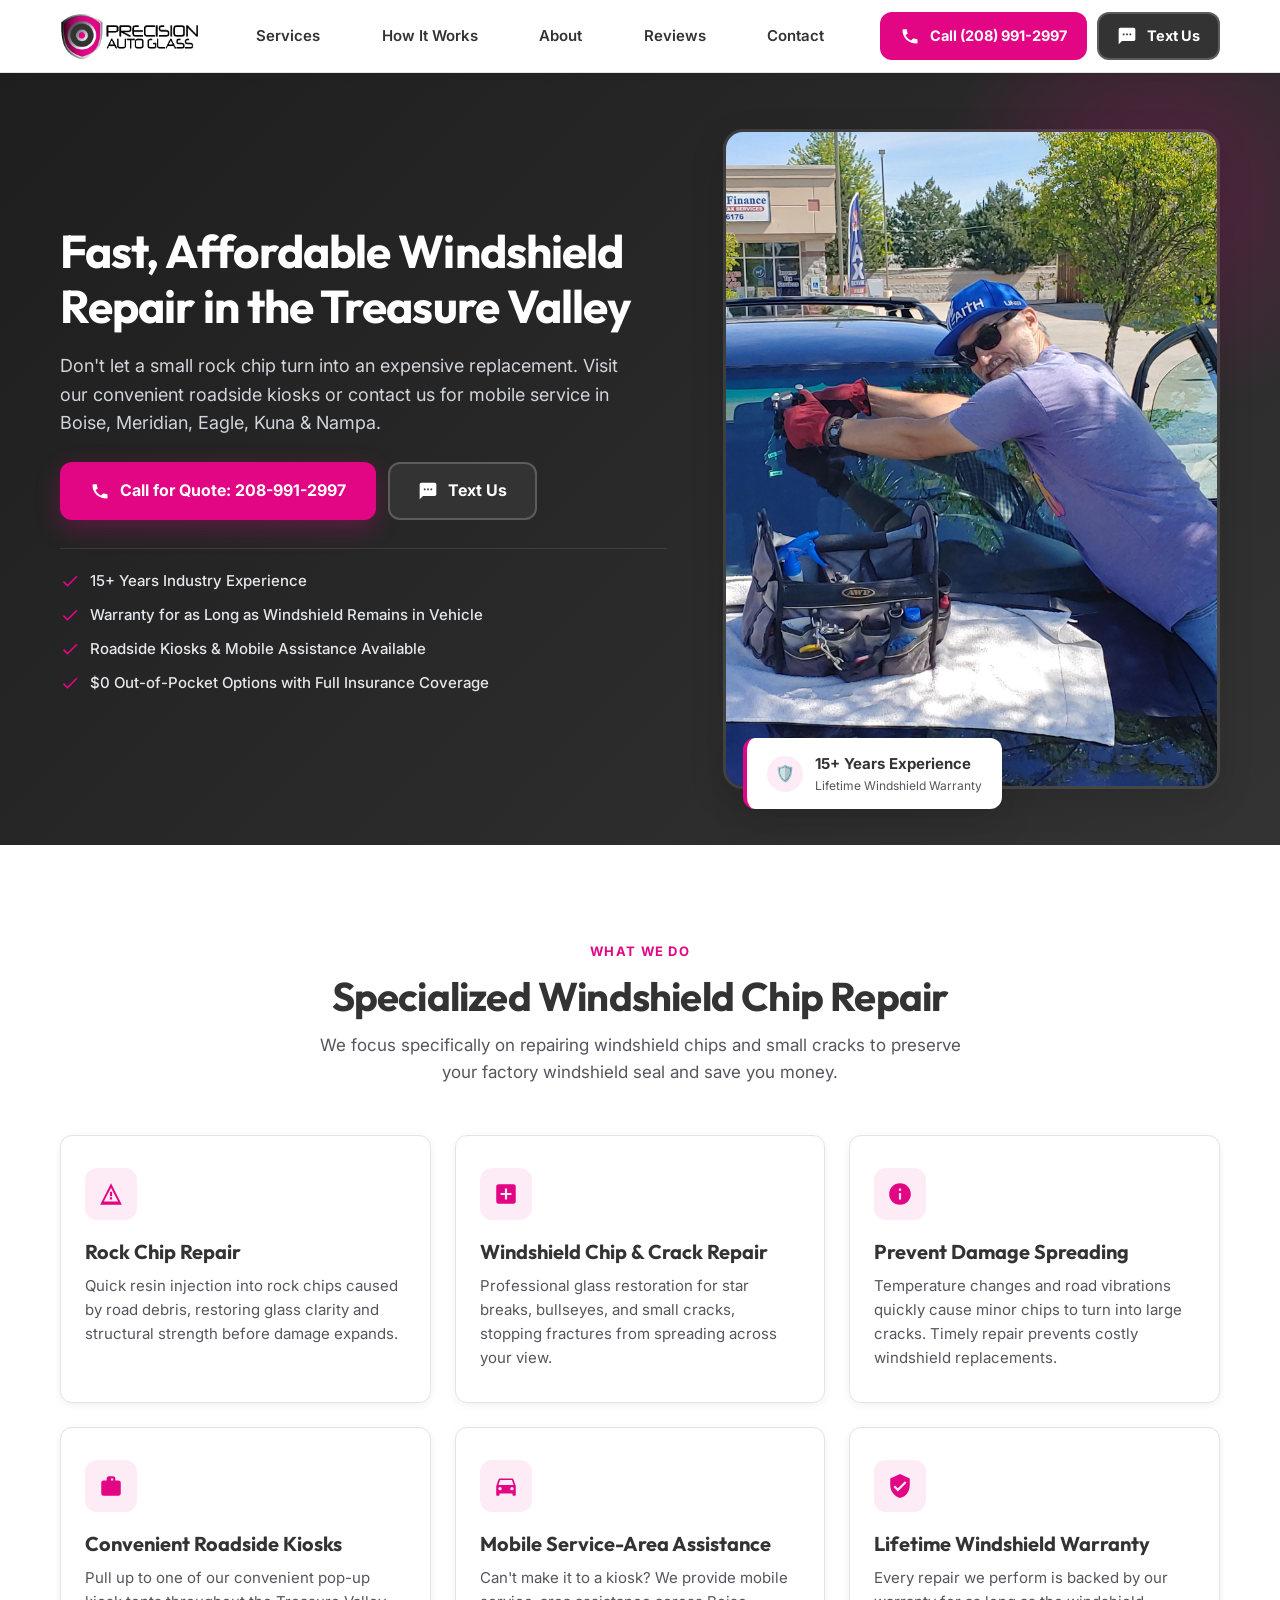
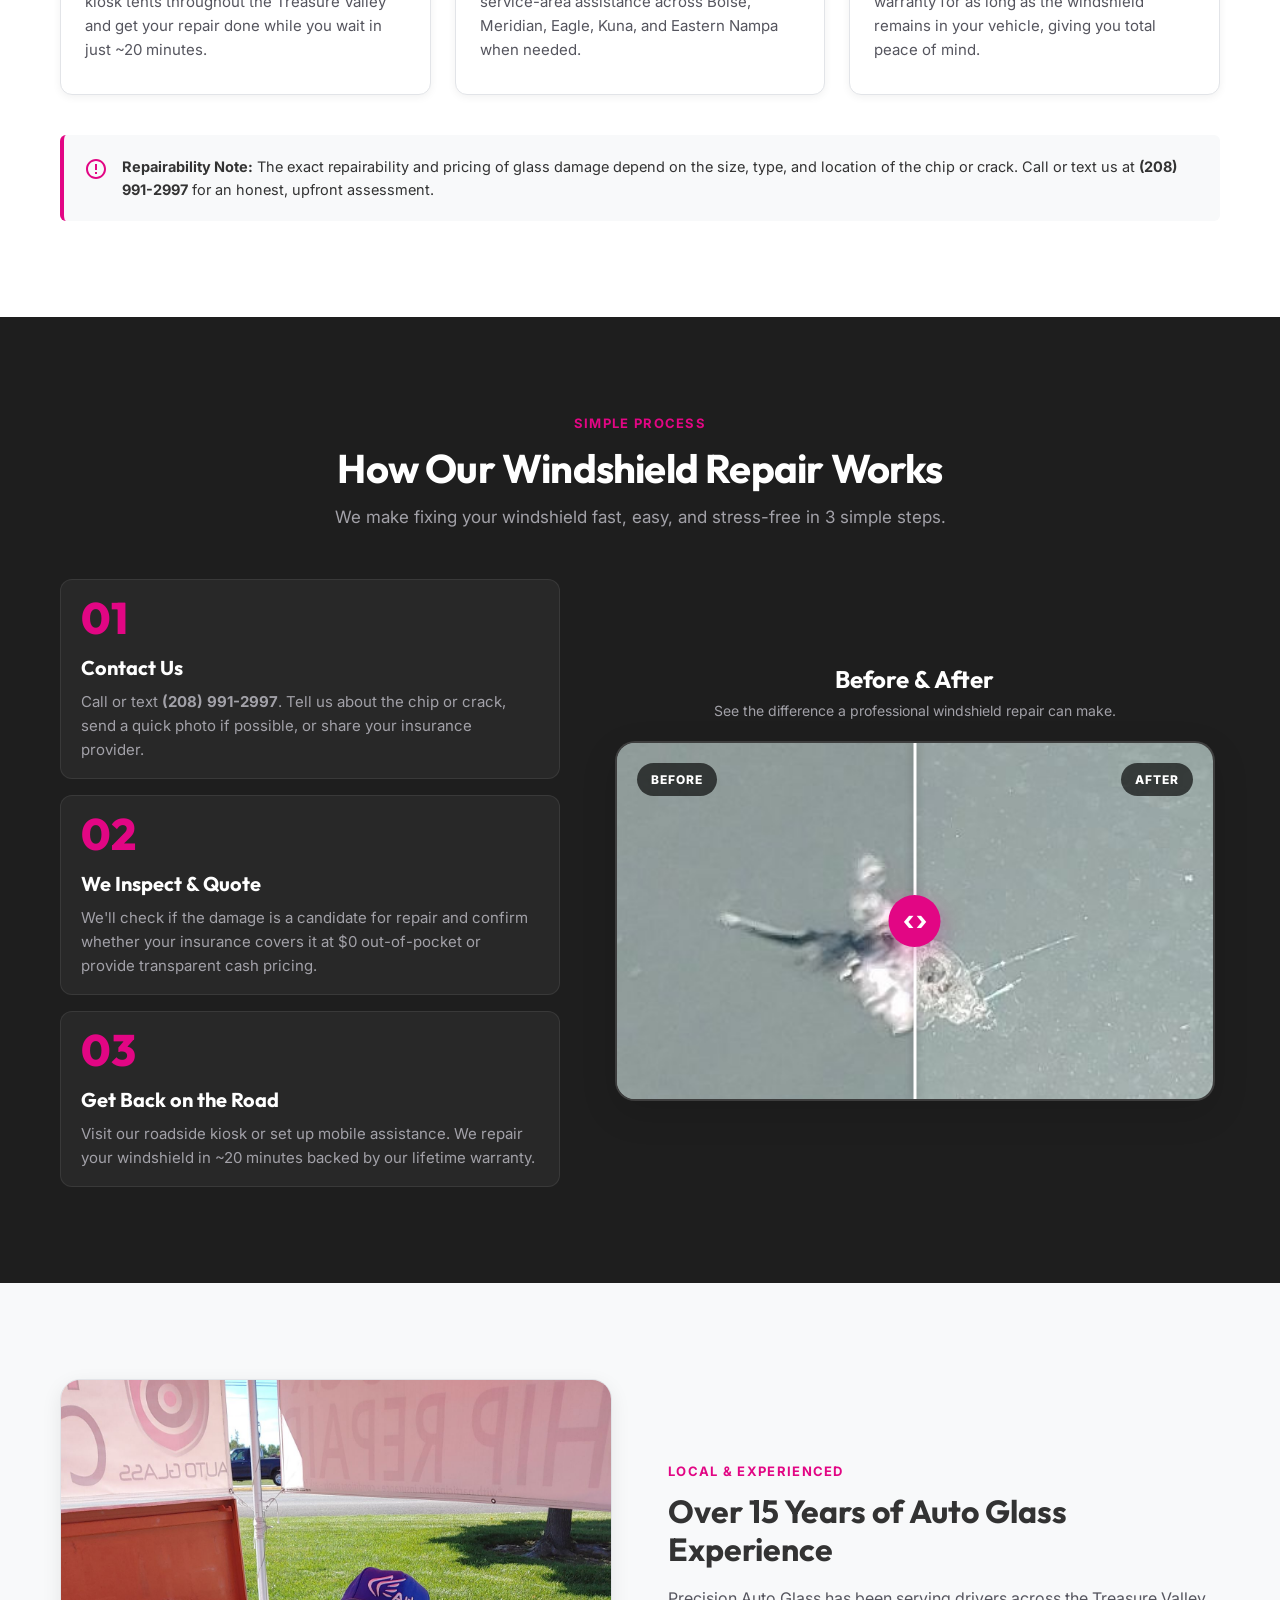
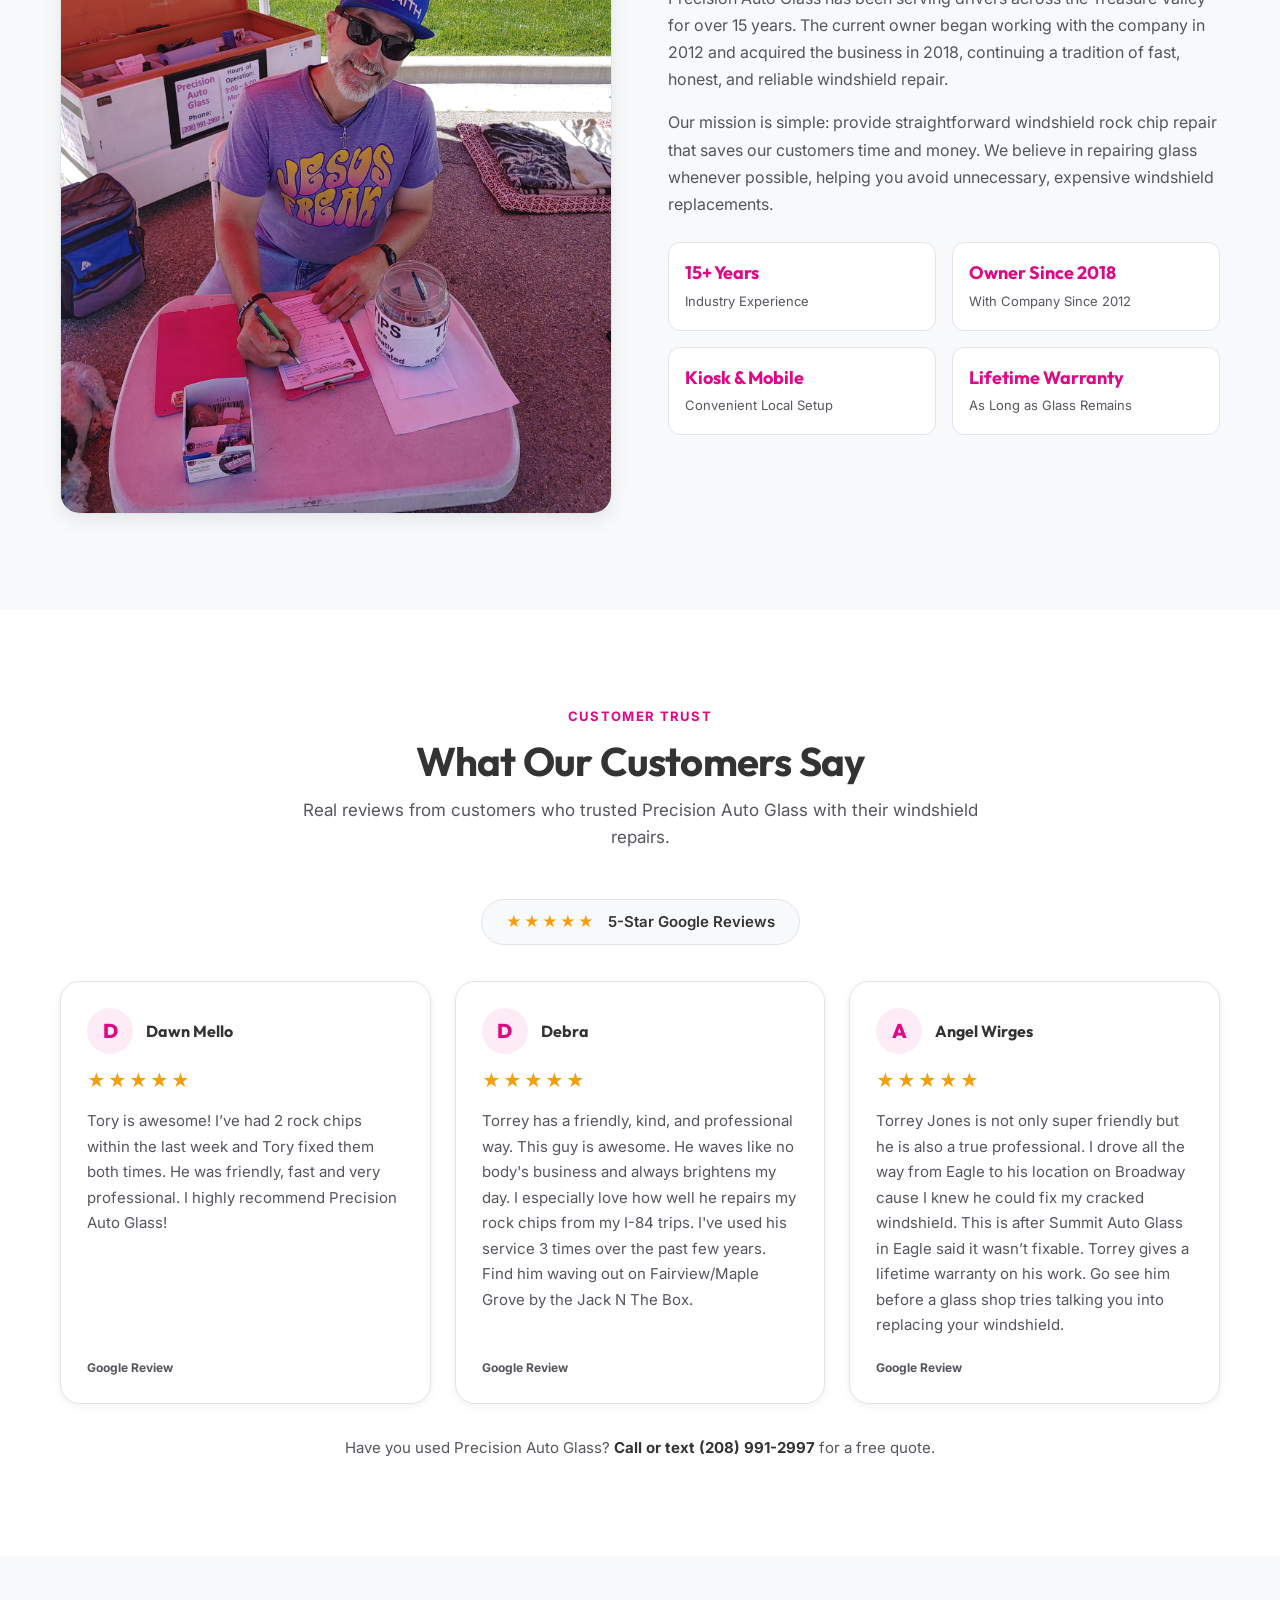
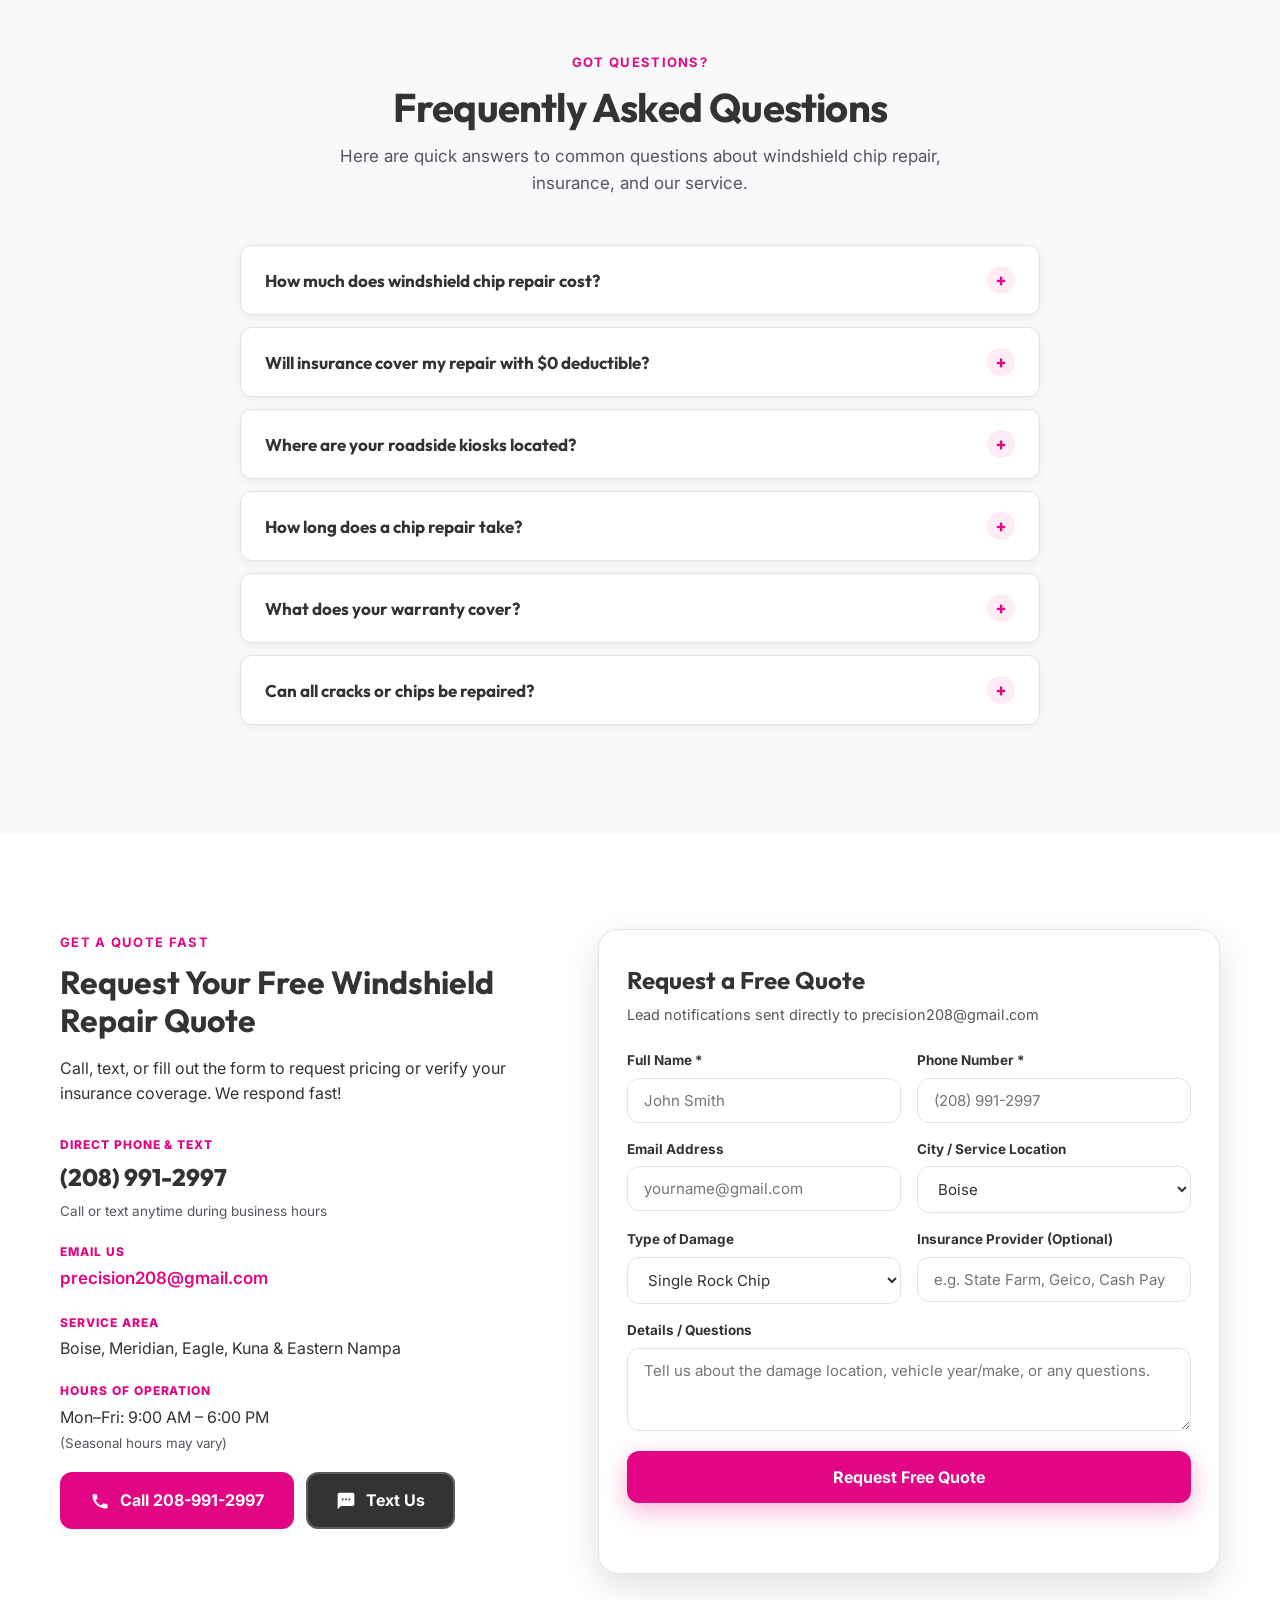
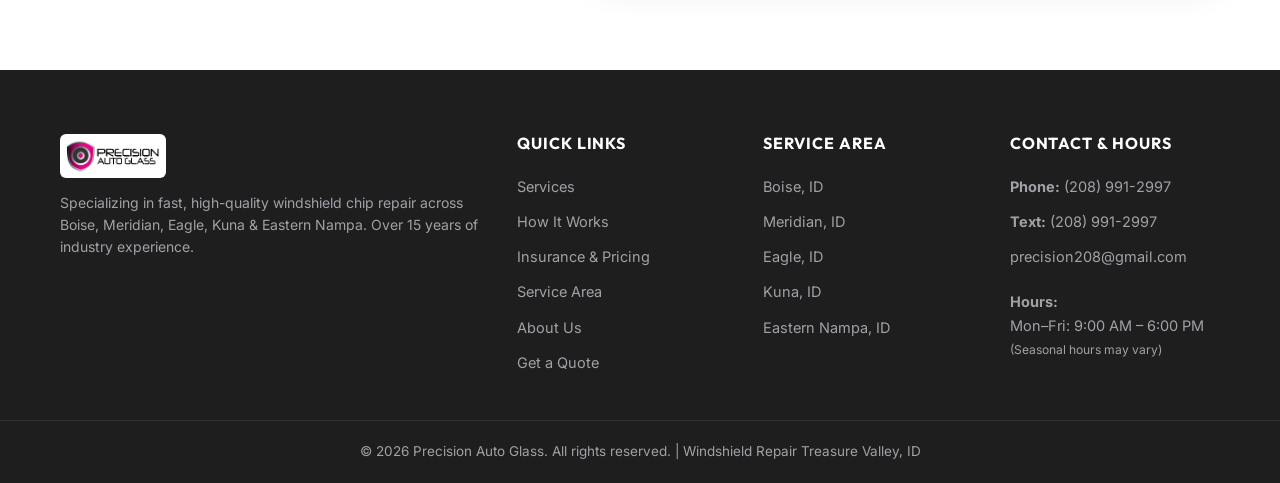
==== commit e375a585: "new picture" ====
--- a/index.html
+++ b/index.html
@@ -187,7 +187,7 @@
       </div>
 
       <div class="hero-media">
-        <img src="images/Torreyworking.jpg"
+        <img src="images/20200619_105809_HDR.jpg"
           alt="Precision Auto Glass technician repairing a rock chip on a vehicle windshield" width="640" height="400"
           loading="eager">
         <div class="hero-floating-badge">
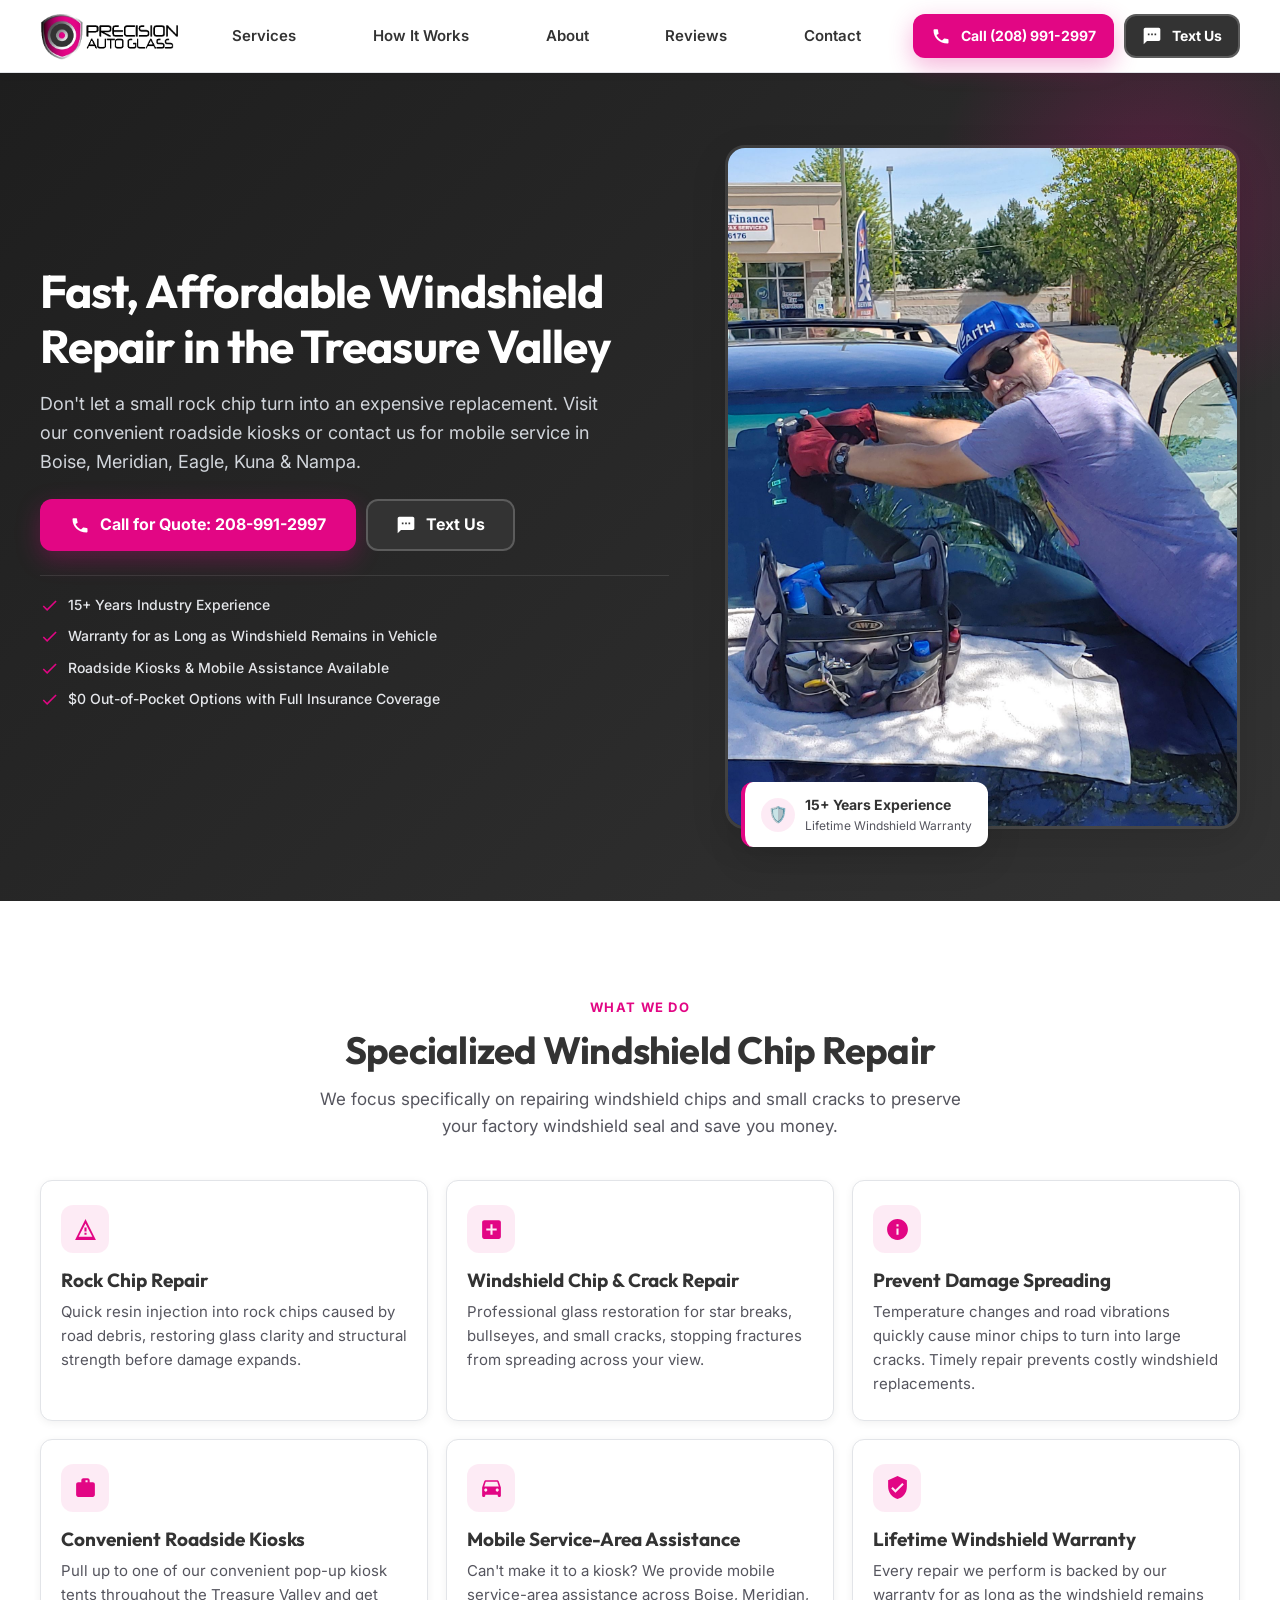
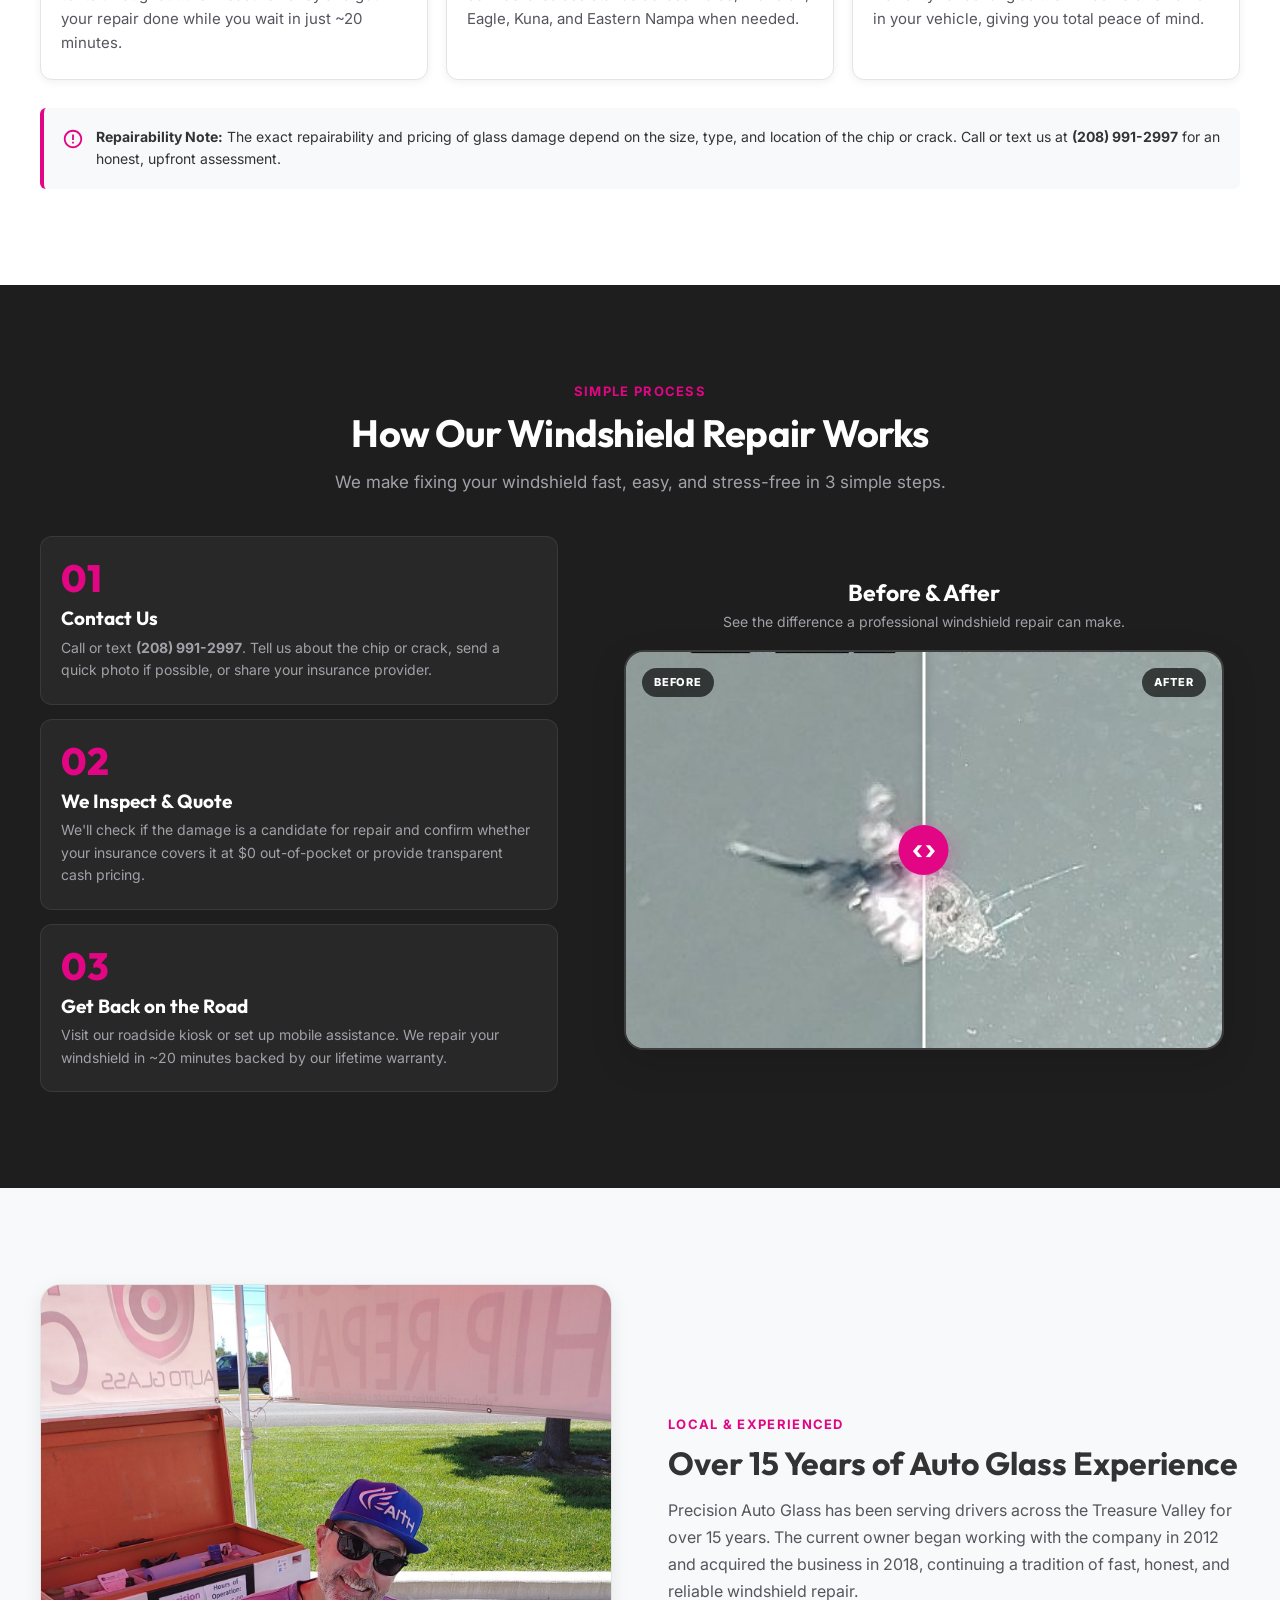
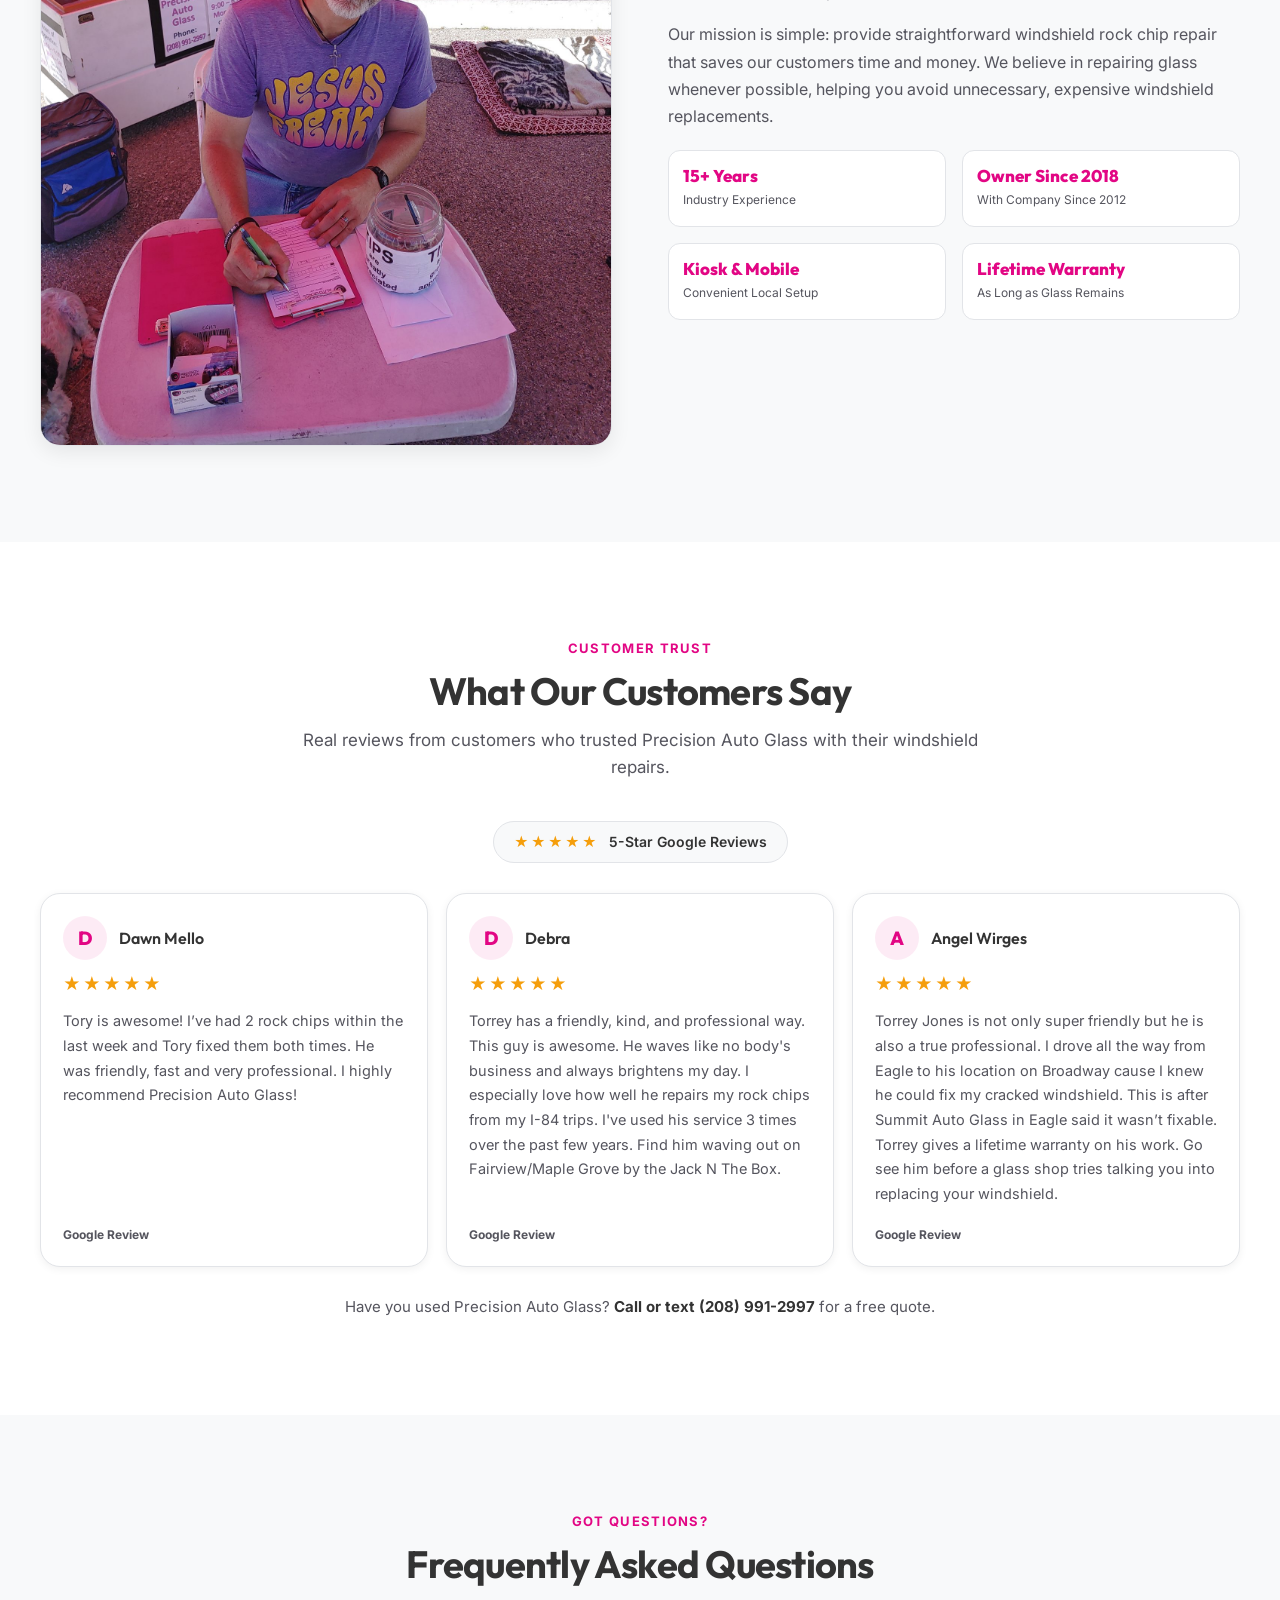
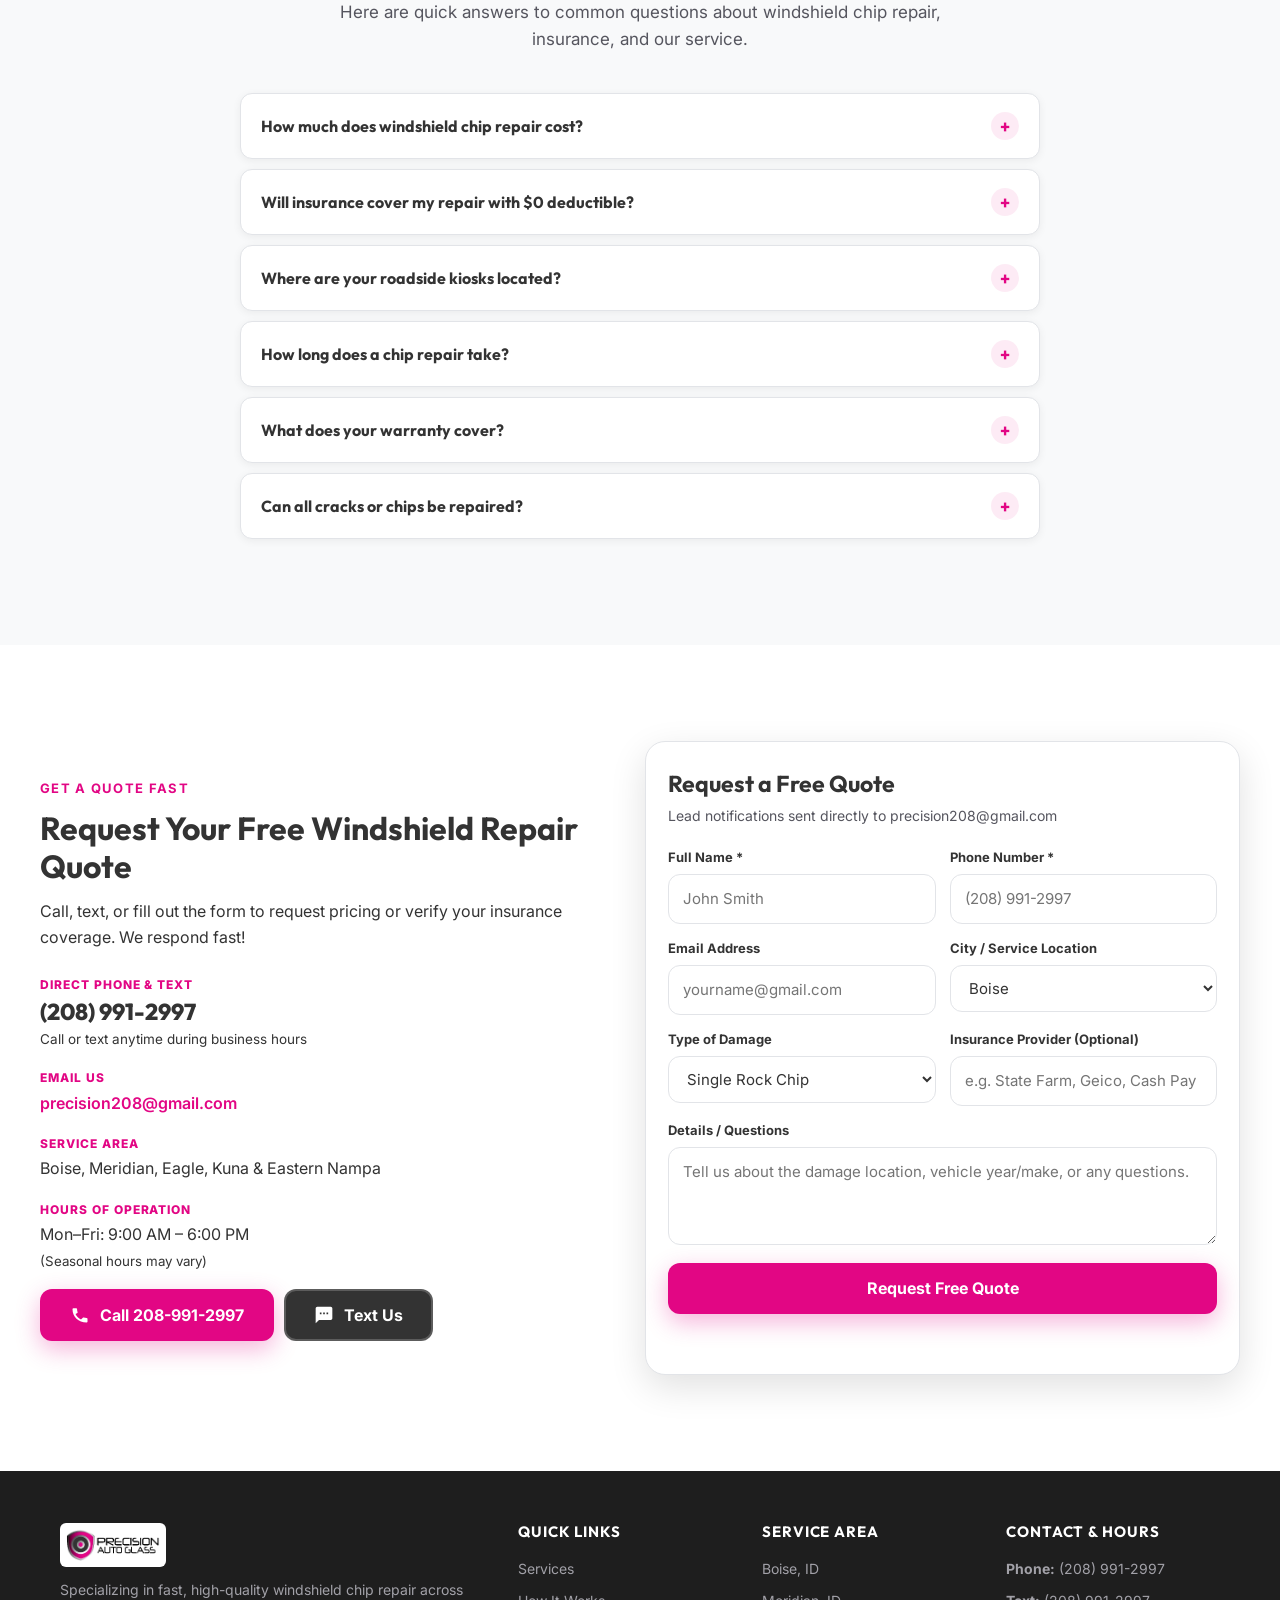
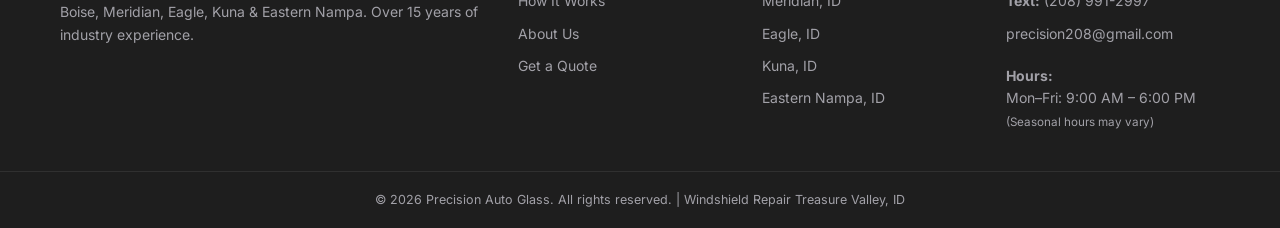
==== commit 5a221cf7: "cleaned up the code and optimized for mobile" ====
--- a/index.html
+++ b/index.html
@@ -4,37 +4,27 @@
 <head>
   <meta charset="UTF-8">
   <meta name="viewport" content="width=device-width, initial-scale=1.0">
-
-  <!-- SEO Meta Tags -->
-  <title>Windshield Repair Boise, Meridian, Eagle, Kuna & Nampa | Precision Auto Glass</title>
+<title>Windshield Repair Boise, Meridian, Eagle, Kuna & Nampa | Precision Auto Glass</title>
   <meta name="description"
     content="Fast, affordable windshield chip & rock chip repair in Boise, Meridian, Eagle, Kuna & Eastern Nampa. 15+ years experience, lifetime warranty & insurance deductible assistance. Call or text (208) 991-2997!">
   <meta name="keywords"
     content="windshield repair Boise, windshield repair Meridian, windshield repair Eagle, windshield repair Kuna, windshield repair Nampa, windshield chip repair, auto glass repair, rock chip repair near me">
   <meta name="author" content="Precision Auto Glass">
   <meta name="robots" content="index, follow">
-
-  <!-- Open Graph / Social Media Preview -->
-  <meta property="og:title" content="Precision Auto Glass | Windshield Repair in Boise & Treasure Valley">
+<meta property="og:title" content="Precision Auto Glass | Windshield Repair in Boise & Treasure Valley">
   <meta property="og:description"
     content="15+ years experience in fast windshield chip repair. Roadside kiosks & mobile service in Boise, Meridian, Eagle, Kuna, and Eastern Nampa. Call or text (208) 991-2997 for a quote!">
   <meta property="og:type" content="website">
   <meta property="og:url" content="https://precisionautoglass.com">
-
-  <!-- Favicon -->
-  <link rel="icon" type="image/png" href="images/TorreyJonesLogo.png">
-
-  <!-- Google Fonts -->
-  <link rel="preconnect" href="https://fonts.googleapis.com">
+<link rel="icon" type="image/png" href="images/TorreyJonesLogo.png">
+<link rel="preconnect" href="https://fonts.googleapis.com">
   <link rel="preconnect" href="https://fonts.gstatic.com" crossorigin>
   <link
     href="https://fonts.googleapis.com/css2?family=Inter:wght@400;500;600;700&family=Outfit:wght@500;600;700;800&display=swap"
     rel="stylesheet">
 
   <link rel="stylesheet" href="style.css">
-
-  <!-- Local Business Structured Data (JSON-LD) -->
-  <script type="application/ld+json">
+<script type="application/ld+json">
   {
     "@context": "https://schema.org",
     "@type": "AutoGlassShop",
@@ -82,11 +72,7 @@
 </head>
 
 <body>
-
-  <!-- ============================================================
-       HEADER / NAVBAR
-       ============================================================ -->
-  <header class="site-header">
+<header class="site-header">
     <div class="container header-inner">
 
       <a href="#top" class="logo">
@@ -95,8 +81,8 @@
 
       <nav class="primary-nav" id="primaryNav">
         <ul>
-          <li><a href="#services">Services</a></li>
-          <li><a href="#how-it-works">How It Works</a></li>
+          <li class="mobile-hide-on-small"><a href="#services">Services</a></li>
+          <li class="mobile-hide-on-small"><a href="#how-it-works">How It Works</a></li>
           <li><a href="#about">About</a></li>
           <li><a href="#reviews">Reviews</a></li>
           <li><a href="#contact">Contact</a></li>
@@ -130,11 +116,7 @@
   </header>
 
   <a id="top"></a>
-
-  <!-- ============================================================
-       HERO SECTION
-       ============================================================ -->
-  <section class="hero">
+<section class="hero">
     <div class="container hero-inner">
       <div class="hero-copy">
         <h1>Fast, Affordable Windshield Repair in the Treasure Valley</h1>
@@ -200,14 +182,9 @@
       </div>
     </div>
   </section>
-
-
-  <!-- ============================================================
-       SERVICES SECTION
-       ============================================================ -->
-  <section id="services" class="section services">
+<section id="services" class="section services">
     <div class="container">
-      <span class="eyebrow" style="display:block;text-align:center">What We Do</span>
+      <span class="eyebrow centered">What We Do</span>
       <h2 class="section-title">Specialized Windshield Chip Repair</h2>
       <p class="section-sub">We focus specifically on repairing windshield chips and small cracks to preserve your
         factory windshield seal and save you money.</p>
@@ -298,15 +275,9 @@
       </div>
     </div>
   </section>
-
-<!-- ============================================================
-     HOW IT WORKS
-     ============================================================ -->
 <section id="how-it-works" class="section how-it-works">
   <div class="container">
-
-    <!-- SECTION INTRO -->
-    <span class="eyebrow" style="display:block;text-align:center">
+<span class="eyebrow centered">
       Simple Process
     </span>
 
@@ -317,12 +288,8 @@
     <p class="section-sub">
       We make fixing your windshield fast, easy, and stress-free in 3 simple steps.
     </p>
-
-    <!-- STEPS + BEFORE/AFTER -->
-    <div class="how-it-works-content">
-
-      <!-- LEFT: STEPS -->
-      <div class="steps-grid">
+<div class="how-it-works-content">
+<div class="steps-grid">
 
         <div class="step-card">
           <div class="step-number">01</div>
@@ -354,10 +321,7 @@
         </div>
 
       </div>
-
-
-      <!-- RIGHT: BEFORE & AFTER -->
-      <div class="before-after-section">
+<div class="before-after-section">
 
         <div class="before-after-header">
           
@@ -369,48 +333,33 @@
           </p>
         </div>
 
-
         <div class="before-after-slider" id="beforeAfterSlider">
-
-          <!-- AFTER IMAGE -->
-          <img
+<img
             src="images/Repair 1-2After (final).jpg"
             alt="Windshield after repair"
             class="after-image"
           >
-
-
-          <!-- BEFORE IMAGE -->
-          <div class="before-image-wrapper">
+<div class="before-image-wrapper">
             <img
               src="images/Repair 1-1Before (final).jpg"
               alt="Windshield before repair"
               class="before-image"
             >
           </div>
-
-
-          <!-- SLIDER HANDLE -->
-          <div class="slider-line">
+<div class="slider-line">
             <div class="slider-button">
               <span>‹</span>
               <span>›</span>
             </div>
           </div>
-
-
-          <!-- LABELS -->
-          <span class="slider-label before-label">
+<span class="slider-label before-label">
             BEFORE
           </span>
 
           <span class="slider-label after-label">
             AFTER
           </span>
-
-
-          <!-- INVISIBLE RANGE CONTROL -->
-          <input
+<input
             type="range"
             min="0"
             max="100"
@@ -427,12 +376,7 @@
 
   </div>
 </section>
-
-
-  <!-- ============================================================
-       ABOUT SECTION
-       ============================================================ -->
-  <section id="about" class="section about">
+<section id="about" class="section about">
     <div class="container about-inner">
       <div class="about-media">
         <img src="images/Torreybusiness.jpg"
@@ -474,14 +418,10 @@
       </div>
     </div>
   </section>
-
-<!-- ============================================================
-     REVIEWS / TESTIMONIALS SECTION
-     ============================================================ -->
 <section id="reviews" class="section reviews">
   <div class="container">
 
-    <span class="eyebrow" style="display:block;text-align:center">
+    <span class="eyebrow centered">
       Customer Trust
     </span>
 
@@ -492,21 +432,14 @@
     <p class="section-sub">
       Real reviews from customers who trusted Precision Auto Glass with their windshield repairs.
     </p>
-
-    <!-- GOOGLE RATING -->
-    <div class="google-trust-badge">
+<div class="google-trust-badge">
       <div class="google-rating-box">
         <span class="stars">★★★★★</span>
         <span>5-Star Google Reviews</span>
       </div>
     </div>
-
-
-    <!-- REVIEW CARDS -->
-    <div class="reviews-grid">
-
-      <!-- REVIEW 1 -->
-      <article class="review-card">
+<div class="reviews-grid">
+<article class="review-card">
 
         <div class="review-card-top">
 
@@ -523,8 +456,6 @@
         <div class="review-stars" aria-label="5 out of 5 stars">
           ★★★★★
         </div>
-
-
 
         <p class="review-text">
           Tory is awesome! I’ve had 2 rock chips within the last week and Tory
@@ -537,10 +468,6 @@
         </div>
 
       </article>
-
-
-      
-<!-- REVIEW 2 -->
 <article class="review-card">
 
   <div class="review-card-top">
@@ -559,7 +486,6 @@
   <div class="review-stars" aria-label="5 out of 5 stars">
     ★★★★★
   </div>
-
 
   <p class="review-text">
     Torrey has a friendly, kind, and professional way. This guy is awesome.
@@ -574,12 +500,7 @@
   </div>
 
 </article>
-
-
-
-
-      <!-- REVIEW 3 -->
-      <article class="review-card">
+<article class="review-card">
 
         <div class="review-card-top">
 
@@ -597,9 +518,6 @@
         <div class="review-stars" aria-label="5 out of 5 stars">
           ★★★★★
         </div>
-
-   
-        </span>
 
         <p class="review-text">
           Torrey Jones is not only super friendly but he is also a true
@@ -617,10 +535,7 @@
       </article>
 
     </div>
-
-
-    <!-- REVIEWS CTA -->
-    <div class="reviews-cta">
+<div class="reviews-cta">
       <p>
         Have you used Precision Auto Glass?
         <strong>Call or text (208) 991-2997</strong> for a free quote.
@@ -629,14 +544,9 @@
 
   </div>
 </section>
-
-
-  <!-- ============================================================
-       FAQ SECTION
-       ============================================================ -->
-  <section id="faq" class="section faq">
+<section id="faq" class="section faq">
     <div class="container">
-      <span class="eyebrow" style="display:block;text-align:center">Got Questions?</span>
+      <span class="eyebrow centered">Got Questions?</span>
       <h2 class="section-title">Frequently Asked Questions</h2>
       <p class="section-sub">Here are quick answers to common questions about windshield chip repair, insurance, and our
         service.</p>
@@ -714,11 +624,7 @@
       </div>
     </div>
   </section>
-
-  <!-- ============================================================
-       CONTACT / LEAD FORM SECTION
-       ============================================================ -->
-  <section id="contact" class="section contact">
+<section id="contact" class="section contact">
     <div class="container contact-inner">
       <div class="contact-info">
         <span class="eyebrow">Get A Quote Fast</span>
@@ -765,8 +671,7 @@
       </div>
 
       <form class="quote-form" id="quoteForm" name="quote-request" data-netlify="true" method="POST" novalidate>
-        <!-- Netlify form detection hidden input -->
-        <input type="hidden" name="form-name" value="quote-request">
+<input type="hidden" name="form-name" value="quote-request">
 
         <h3>Request a Free Quote</h3>
         <p class="quote-form-sub">Lead notifications sent directly to precision208@gmail.com</p>
@@ -783,7 +688,7 @@
           </div>
         </div>
 
-        <div class="form-grid form-grid-2" style="margin-top:16px">
+        <div class="form-grid form-grid-2 form-grid-spaced">
           <div class="form-row">
             <label for="email">Email Address</label>
             <input type="email" id="email" name="email" placeholder="yourname@gmail.com" autocomplete="email">
@@ -802,7 +707,7 @@
           </div>
         </div>
 
-        <div class="form-grid form-grid-2" style="margin-top:16px">
+        <div class="form-grid form-grid-2 form-grid-spaced">
           <div class="form-row">
             <label for="damageType">Type of Damage</label>
             <select id="damageType" name="damageType">
@@ -820,22 +725,18 @@
           </div>
         </div>
 
-        <div class="form-row" style="margin-top:16px">
+        <div class="form-row form-row-spaced">
           <label for="message">Details / Questions</label>
           <textarea id="message" name="message" rows="3"
             placeholder="Tell us about the damage location, vehicle year/make, or any questions."></textarea>
         </div>
 
-        <button type="submit" class="btn btn-primary btn-block" style="margin-top:20px">Request Free Quote</button>
+        <button type="submit" class="btn btn-primary btn-block form-submit">Request Free Quote</button>
         <p class="form-note" id="formNote" role="status" aria-live="polite"></p>
       </form>
     </div>
   </section>
-
-  <!-- ============================================================
-       STICKY MOBILE CALL/TEXT BAR
-       ============================================================ -->
-  <div class="mobile-call-bar">
+<div class="mobile-call-bar">
     <a href="tel:2089912997" class="btn btn-call">
       <svg class="icon" viewBox="0 0 24 24" aria-hidden="true">
         <path
@@ -851,15 +752,10 @@
       Text Us
     </a>
   </div>
-
-  <!-- ============================================================
-       FOOTER
-       ============================================================ -->
-  <footer class="site-footer">
+<footer class="site-footer">
     <div class="container footer-inner">
       <div class="footer-col footer-brand">
-        <img src="images/TorreyJoneslogowithtext.png" alt="Precision Auto Glass" class="logo-img"
-          style="background:#fff;padding:6px;border-radius:6px">
+        <img src="images/TorreyJoneslogowithtext.png" alt="Precision Auto Glass" class="logo-img footer-logo">
         <p>Specializing in fast, high-quality windshield chip repair across Boise, Meridian, Eagle, Kuna &amp; Eastern
           Nampa. Over 15 years of industry experience.</p>
       </div>
@@ -868,9 +764,7 @@
         <h4>Quick Links</h4>
         <ul>
           <li><a href="#services">Services</a></li>
-          <li><a href="#how-it-works">How It Works</a></li>
-          <li><a href="#pricing">Insurance &amp; Pricing</a></li>
-          <li><a href="#service-area">Service Area</a></li>
+          <li class="mobile-hide-on-small"><a href="#how-it-works">How It Works</a></li>
           <li><a href="#about">About Us</a></li>
           <li><a href="#contact">Get a Quote</a></li>
         </ul>
--- a/style.css
+++ b/style.css
@@ -1,35 +1,32 @@
-/* =============================================================
-   PRECISION AUTO GLASS — STYLESHEET
-   Brand Colors:
-   --primary-pink:    #e20684 (Primary accent, CTAs, highlights)
-   --dark-charcoal:   #333333 (Dark backgrounds, primary headings)
-   --gray-silver:     #a2a1a8 (Subdued text, borders, subtle accents)
-   ============================================================= */
+/* ==========================================================
+   PRECISION AUTO GLASS
+   Clean responsive stylesheet
+   ========================================================== */
 
 :root {
-  --primary-pink: #e20684;
-  --primary-pink-hover: #c2046f;
-  --primary-pink-light: rgba(226, 6, 132, 0.08);
-  --primary-pink-glow: rgba(226, 6, 132, 0.25);
-
-  --dark-charcoal: #333333;
-  --dark-charcoal-deep: #1e1e1e;
-  --dark-charcoal-card: #282828;
-
-  --gray-silver: #a2a1a8;
-  --gray-silver-light: #e8e7eb;
+  --pink: #e20684;
+  --pink-dark: #c2046f;
+  --pink-soft: rgba(226, 6, 132, 0.08);
+  --pink-glow: rgba(226, 6, 132, 0.25);
+
+  --charcoal: #333333;
+  --charcoal-deep: #1e1e1e;
+  --charcoal-card: #282828;
+
+  --gray: #55555e;
+  --gray-light: #e8e7eb;
   --gray-bg: #f8f9fa;
-  --gray-border: #e2e4e8;
-  --gray-text: #55555e;
+  --border: #e2e4e8;
+  --silver: #a2a1a8;
   --white: #ffffff;
 
-  --font-heading: 'Outfit', -apple-system, BlinkMacSystemFont, 'Segoe UI', Roboto, sans-serif;
-  --font-body: 'Inter', -apple-system, BlinkMacSystemFont, 'Segoe UI', Roboto, sans-serif;
+  --heading-font: "Outfit", -apple-system, BlinkMacSystemFont, "Segoe UI", sans-serif;
+  --body-font: "Inter", -apple-system, BlinkMacSystemFont, "Segoe UI", sans-serif;
 
   --radius-sm: 6px;
   --radius-md: 12px;
   --radius-lg: 20px;
-  --radius-pill: 9999px;
+  --pill: 9999px;
 
   --shadow-sm: 0 2px 8px rgba(0, 0, 0, 0.06);
   --shadow-md: 0 6px 20px rgba(0, 0, 0, 0.08);
@@ -40,9 +37,8 @@
   --transition: all 0.25s cubic-bezier(0.4, 0, 0.2, 1);
 }
 
-/* -------------------------------------------------------------
-   RESET & BASE STYLES
-   ------------------------------------------------------------- */
+/* ---------- Base ---------- */
+
 * {
   box-sizing: border-box;
 }
@@ -53,25 +49,17 @@
 
 body {
   margin: 0;
-  font-family: var(--font-body);
-  color: var(--dark-charcoal);
-  background: var(--white);
-  line-height: 1.6;
-  font-size: 16px;
+  padding-bottom: 76px;
+  color: var(--charcoal);
+  background: var(--white);
+  font: 400 16px/1.6 var(--body-font);
   -webkit-font-smoothing: antialiased;
-  padding-bottom: 76px; /* Space for mobile sticky CTA bar */
-}
-
-@media (min-width: 960px) {
-  body {
-    padding-bottom: 0;
-  }
 }
 
 img {
+  display: block;
   max-width: 100%;
   height: auto;
-  display: block;
 }
 
 a {
@@ -81,25 +69,36 @@
 }
 
 ul {
-  list-style: none;
   margin: 0;
   padding: 0;
-}
-
-h1, h2, h3, h4, h5, h6 {
-  font-family: var(--font-heading);
-  color: var(--dark-charcoal);
+  list-style: none;
+}
+
+h1,
+h2,
+h3,
+h4,
+h5,
+h6 {
+  margin: 0 0 0.5em;
+  color: var(--charcoal);
+  font-family: var(--heading-font);
+  font-weight: 700;
   line-height: 1.2;
-  margin: 0 0 0.5em;
-  font-weight: 700;
 }
 
 p {
   margin: 0 0 1em;
 }
 
+button,
+input,
+select,
+textarea {
+  font: inherit;
+}
+
 button {
-  font-family: inherit;
   cursor: pointer;
 }
 
@@ -108,7 +107,7 @@
 input:focus-visible,
 select:focus-visible,
 textarea:focus-visible {
-  outline: 3px solid var(--primary-pink);
+  outline: 3px solid var(--pink);
   outline-offset: 2px;
 }
 
@@ -116,17 +115,18 @@
   html {
     scroll-behavior: auto;
   }
-  * {
+
+  *,
+  *::before,
+  *::after {
     animation-duration: 0.001ms !important;
     transition-duration: 0.001ms !important;
   }
 }
 
 .container {
-  width: 100%;
-  max-width: var(--max-width);
-  margin: 0 auto;
-  padding: 0 20px;
+  width: min(100% - 40px, var(--max-width));
+  margin-inline: auto;
 }
 
 .section {
@@ -134,114 +134,53 @@
   scroll-margin-top: 80px;
 }
 
-@media (min-width: 960px) {
-  .section {
-    padding: 96px 0;
-  }
-}
-
 .section-title {
+  margin-bottom: 12px;
+  text-align: center;
   font-size: 32px;
+  letter-spacing: -0.02em;
+}
+
+.section-sub {
+  max-width: 680px;
+  margin: 0 auto 40px;
+  color: var(--gray);
   text-align: center;
-  margin-bottom: 12px;
-  letter-spacing: -0.02em;
-}
-
-@media (min-width: 768px) {
-  .section-title {
-    font-size: 40px;
-  }
-}
-
-.section-sub {
-  text-align: center;
-  max-width: 680px;
-  margin: 0 auto 48px;
-  color: var(--gray-text);
   font-size: 17px;
 }
 
 .eyebrow {
-  text-transform: uppercase;
-  letter-spacing: 0.1em;
+  display: inline-block;
+  margin-bottom: 10px;
+  color: var(--pink);
   font-size: 13px;
   font-weight: 700;
-  color: var(--primary-pink);
-  margin: 0 0 10px;
-  display: inline-block;
-}
-
-.highlight {
-  color: var(--primary-pink);
-}
-
-/* -------------------------------------------------------------
-   TOP ANNOUNCEMENT BAR
-   ------------------------------------------------------------- */
-.top-bar {
-  background: var(--dark-charcoal-deep);
-  color: var(--gray-silver);
-  font-size: 13.5px;
-  padding: 8px 0;
-  border-bottom: 1px solid rgba(255, 255, 255, 0.08);
-}
-
-.top-bar-inner {
-  display: flex;
-  justify-content: space-between;
-  align-items: center;
-  flex-wrap: wrap;
-  gap: 10px;
-}
-
-.top-bar-info {
-  display: flex;
-  align-items: center;
-  gap: 20px;
-  flex-wrap: wrap;
-}
-
-.top-bar-info span {
-  display: inline-flex;
-  align-items: center;
-  gap: 6px;
-}
-
-.top-bar-ctas {
-  display: flex;
-  align-items: center;
-  gap: 16px;
-}
-
-.top-bar-link {
-  color: var(--white);
-  font-weight: 600;
-  display: inline-flex;
-  align-items: center;
-  gap: 4px;
-}
-
-.top-bar-link:hover {
-  color: var(--primary-pink);
-}
-
-/* -------------------------------------------------------------
-   BUTTONS
-   ------------------------------------------------------------- */
+  letter-spacing: 0.1em;
+  text-transform: uppercase;
+}
+
+.centered {
+  display: block;
+  text-align: center;
+}
+
+/* ---------- Buttons ---------- */
+
 .btn {
   display: inline-flex;
   align-items: center;
   justify-content: center;
   gap: 10px;
+  min-height: 50px;
   padding: 14px 28px;
+  border: 2px solid transparent;
+  border-radius: var(--radius-md);
   font-size: 16px;
   font-weight: 700;
-  border-radius: var(--radius-md);
-  border: 2px solid transparent;
-  min-height: 50px;
-  transition: var(--transition);
+  line-height: 1.2;
   white-space: nowrap;
   cursor: pointer;
+  transition: var(--transition);
 }
 
 .btn:active {
@@ -251,56 +190,34 @@
 .btn .icon {
   width: 20px;
   height: 20px;
+  flex: 0 0 auto;
   fill: currentColor;
-  flex-shrink: 0;
-}
-
-.btn-primary {
-  background: var(--primary-pink);
+}
+
+.btn-primary,
+.btn-call {
   color: var(--white);
+  background: var(--pink);
   box-shadow: var(--shadow-pink);
 }
 
-.btn-primary:hover {
-  background: var(--primary-pink-hover);
+.btn-primary:hover,
+.btn-call:hover {
   color: var(--white);
-  box-shadow: 0 10px 28px rgba(226, 6, 132, 0.4);
+  background: var(--pink-dark);
   transform: translateY(-2px);
 }
 
-.btn-call {
-  background: var(--primary-pink);
+.btn-text {
   color: var(--white);
-}
-
-.btn-call:hover {
-  background: var(--primary-pink-hover);
+  background: var(--charcoal);
+  border-color: rgba(255, 255, 255, 0.2);
+}
+
+.btn-text:hover {
   color: var(--white);
-  transform: translateY(-2px);
-}
-
-.btn-text {
-  background: var(--dark-charcoal);
-  color: var(--white);
-  border-color: rgba(255, 255, 255, 0.2);
-}
-
-.btn-text:hover {
-  background: var(--dark-charcoal-deep);
-  border-color: var(--primary-pink);
-  color: var(--white);
-  transform: translateY(-2px);
-}
-
-.btn-outline {
-  background: transparent;
-  color: var(--dark-charcoal);
-  border-color: var(--dark-charcoal);
-}
-
-.btn-outline:hover {
-  background: var(--dark-charcoal);
-  color: var(--white);
+  background: var(--charcoal-deep);
+  border-color: var(--pink);
   transform: translateY(-2px);
 }
 
@@ -308,15 +225,14 @@
   width: 100%;
 }
 
-/* -------------------------------------------------------------
-   HEADER & NAVIGATION
-   ------------------------------------------------------------- */
+/* ---------- Header / Navigation ---------- */
+
 .site-header {
-  background: var(--white);
-  border-bottom: 1px solid var(--gray-border);
   position: sticky;
   top: 0;
   z-index: 100;
+  background: var(--white);
+  border-bottom: 1px solid var(--border);
   box-shadow: var(--shadow-sm);
 }
 
@@ -324,214 +240,199 @@
   display: flex;
   align-items: center;
   justify-content: space-between;
-  padding-top: 12px;
-  padding-bottom: 12px;
   gap: 16px;
+  min-height: 72px;
 }
 
 .logo {
+  display: flex;
+  align-items: center;
+}
+
+.logo-img {
+  width: auto;
+  height: 48px;
+  object-fit: contain;
+}
+
+.header-actions {
   display: flex;
   align-items: center;
   gap: 10px;
 }
 
-.logo-img {
-  height: 48px;
-  width: auto;
-  object-fit: contain;
+.header-call-btn,
+.header-text-btn {
+  display: none;
 }
 
 .nav-toggle {
   display: flex;
+  width: 44px;
+  height: 44px;
+  padding: 10px;
   flex-direction: column;
   justify-content: center;
   gap: 5px;
-  width: 44px;
-  height: 44px;
   background: transparent;
-  border: 1px solid var(--gray-border);
+  border: 1px solid var(--border);
   border-radius: var(--radius-sm);
-  padding: 10px;
 }
 
 .nav-toggle span {
   display: block;
+  width: 100%;
   height: 2px;
-  width: 100%;
-  background: var(--dark-charcoal);
+  background: var(--charcoal);
   transition: var(--transition);
 }
 
 .primary-nav {
   position: fixed;
-  top: 69px;
+  top: 72px;
   left: 0;
   right: 0;
-  background: var(--white);
-  border-bottom: 1px solid var(--gray-border);
+  z-index: 99;
   max-height: 0;
   overflow: hidden;
-  transition: max-height 0.3s ease-in-out;
+  background: var(--white);
+  border-bottom: 1px solid var(--border);
   box-shadow: var(--shadow-md);
+  transition: max-height 0.3s ease;
 }
 
 .primary-nav.is-open {
-  max-height: 500px;
+  max-height: 420px;
 }
 
 .primary-nav ul {
   display: flex;
   flex-direction: column;
-  padding: 16px 20px;
-}
-
-.primary-nav ul li a {
+  padding: 12px 20px 16px;
+}
+
+.primary-nav a {
   display: block;
   padding: 12px 0;
+  color: var(--charcoal);
   border-bottom: 1px solid var(--gray-bg);
   font-weight: 600;
-  color: var(--dark-charcoal);
-  font-size: 16px;
-}
-
-.primary-nav ul li a:hover {
-  color: var(--primary-pink);
-  padding-left: 6px;
-}
-
-.header-actions {
-  display: flex;
-  align-items: center;
-  gap: 10px;
-}
-
-.header-call-btn,
-.header-text-btn {
-  display: none;
-}
-
-/* -------------------------------------------------------------
-   HERO SECTION
-   ------------------------------------------------------------- */
+}
+
+.primary-nav a:hover {
+  color: var(--pink);
+}
+
+/* ---------- Hero ---------- */
+
 .hero {
-  background: linear-gradient(135deg, var(--dark-charcoal-deep) 0%, var(--dark-charcoal) 100%);
-  color: var(--white);
-  padding: 56px 0;
   position: relative;
   overflow: hidden;
+  padding: 48px 0;
+  color: var(--white);
+  background: linear-gradient(135deg, var(--charcoal-deep), var(--charcoal));
 }
 
 .hero::before {
-  content: '';
+  content: "";
   position: absolute;
   top: -100px;
   right: -100px;
   width: 450px;
   height: 450px;
-  background: radial-gradient(circle, var(--primary-pink-glow) 0%, transparent 70%);
+  background: radial-gradient(circle, var(--pink-glow), transparent 70%);
   pointer-events: none;
 }
 
 .hero-inner {
+  position: relative;
+  z-index: 1;
   display: flex;
   flex-direction: column;
-  gap: 40px;
-  position: relative;
-  z-index: 2;
-}
-
-.hero-copy .eyebrow {
-  color: var(--primary-pink);
-  background: rgba(226, 6, 132, 0.15);
-  padding: 6px 14px;
-  border-radius: var(--radius-pill);
-  border: 1px solid rgba(226, 6, 132, 0.3);
+  gap: 36px;
 }
 
 .hero h1 {
+  margin-bottom: 16px;
   color: var(--white);
   font-size: 34px;
-  margin-bottom: 18px;
   letter-spacing: -0.02em;
 }
 
 .hero-sub {
+  max-width: 580px;
+  margin-bottom: 22px;
   color: #d1d5db;
   font-size: 18px;
-  max-width: 580px;
-  margin-bottom: 24px;
-  line-height: 1.6;
 }
 
 .hero-ctas {
-  display: flex;
-  flex-direction: column;
-  gap: 12px;
-  margin-bottom: 28px;
-}
-
-.hero-badges {
   display: flex;
   flex-direction: column;
   gap: 10px;
+  margin-bottom: 24px;
+}
+
+.hero-badges {
+  display: flex;
+  flex-direction: column;
+  gap: 9px;
+  padding-top: 18px;
   border-top: 1px solid rgba(255, 255, 255, 0.1);
-  padding-top: 20px;
 }
 
 .hero-badges li {
+  display: flex;
+  align-items: flex-start;
+  gap: 9px;
+  color: #e5e7eb;
+  font-size: 14px;
+  font-weight: 500;
+}
+
+.hero-badges li svg {
+  width: 19px;
+  height: 19px;
+  flex: 0 0 auto;
+  margin-top: 2px;
+  fill: var(--pink);
+}
+
+.hero-media {
+  position: relative;
+}
+
+.hero-media img {
+  width: 100%;
+  border: 3px solid rgba(255, 255, 255, 0.1);
+  border-radius: var(--radius-lg);
+  box-shadow: var(--shadow-lg);
+  object-fit: cover;
+}
+
+.hero-floating-badge {
+  position: absolute;
+  left: 16px;
+  bottom: -18px;
   display: flex;
   align-items: center;
   gap: 10px;
-  color: #e5e7eb;
-  font-size: 15px;
-  font-weight: 500;
-}
-
-.hero-badges li svg {
-  width: 20px;
-  height: 20px;
-  fill: var(--primary-pink);
-  flex-shrink: 0;
-}
-
-.hero-media {
-  position: relative;
-}
-
-.hero-media img {
-  border-radius: var(--radius-lg);
-  box-shadow: var(--shadow-lg);
-  border: 3px solid rgba(255, 255, 255, 0.1);
-  object-fit: cover;
-  width: 100%;
-}
-
-.hero-floating-badge {
-  position: absolute;
-  bottom: -20px;
-  left: 20px;
-  background: var(--white);
-  color: var(--dark-charcoal);
-  padding: 14px 20px;
+  padding: 12px 16px;
+  color: var(--charcoal);
+  background: var(--white);
+  border-left: 4px solid var(--pink);
   border-radius: var(--radius-md);
   box-shadow: var(--shadow-lg);
-  display: flex;
-  align-items: center;
-  gap: 12px;
-  border-left: 4px solid var(--primary-pink);
 }
 
 .floating-icon {
-  width: 36px;
-  height: 36px;
-  background: var(--primary-pink-light);
+  display: grid;
+  width: 34px;
+  height: 34px;
+  flex: 0 0 auto;
+  place-items: center;
+  background: var(--pink-soft);
   border-radius: 50%;
-  display: flex;
-  align-items: center;
-  justify-content: center;
-  color: var(--primary-pink);
-  font-weight: 800;
-  flex-shrink: 0;
 }
 
 .floating-text {
@@ -540,58 +441,16 @@
 }
 
 .floating-text strong {
-  font-size: 15px;
-  color: var(--dark-charcoal);
+  font-size: 14px;
 }
 
 .floating-text span {
+  color: var(--gray);
   font-size: 12px;
-  color: var(--gray-text);
-}
-
-/* -------------------------------------------------------------
-   TRUST BAR
-   ------------------------------------------------------------- */
-.trust-bar {
-  background: var(--gray-bg);
-  border-bottom: 1px solid var(--gray-border);
-  padding: 32px 0;
-}
-
-.trust-grid {
-  display: grid;
-  grid-template-columns: repeat(2, 1fr);
-  gap: 24px;
-}
-
-.trust-item {
-  display: flex;
-  flex-direction: column;
-  gap: 4px;
-  text-align: center;
-  padding: 12px;
-  background: var(--white);
-  border-radius: var(--radius-md);
-  border: 1px solid var(--gray-border);
-  box-shadow: var(--shadow-sm);
-}
-
-.trust-value {
-  font-family: var(--font-heading);
-  font-weight: 800;
-  font-size: 24px;
-  color: var(--primary-pink);
-}
-
-.trust-label {
-  font-size: 13.5px;
-  color: var(--dark-charcoal);
-  font-weight: 600;
-}
-
-/* -------------------------------------------------------------
-   SERVICES SECTION
-   ------------------------------------------------------------- */
+}
+
+/* ---------- Services ---------- */
+
 .services {
   background: var(--white);
 }
@@ -599,88 +458,84 @@
 .card-grid {
   display: grid;
   grid-template-columns: 1fr;
-  gap: 24px;
+  gap: 18px;
 }
 
 .card {
-  background: var(--white);
-  border: 1px solid var(--gray-border);
+  display: flex;
+  flex-direction: column;
+  padding: 24px 20px;
+  background: var(--white);
+  border: 1px solid var(--border);
   border-radius: var(--radius-md);
-  padding: 32px 24px;
   box-shadow: var(--shadow-sm);
   transition: var(--transition);
-  position: relative;
-  display: flex;
-  flex-direction: column;
 }
 
 .card:hover {
+  border-color: rgba(226, 6, 132, 0.3);
+  box-shadow: var(--shadow-md);
   transform: translateY(-4px);
-  box-shadow: var(--shadow-md);
-  border-color: rgba(226, 6, 132, 0.3);
 }
 
 .card-icon {
-  width: 52px;
-  height: 52px;
+  display: grid;
+  width: 48px;
+  height: 48px;
+  margin-bottom: 16px;
+  place-items: center;
+  color: var(--pink);
+  background: var(--pink-soft);
   border-radius: var(--radius-md);
-  background: var(--primary-pink-light);
-  color: var(--primary-pink);
-  display: flex;
-  align-items: center;
-  justify-content: center;
-  margin-bottom: 20px;
 }
 
 .card-icon svg {
-  width: 26px;
-  height: 26px;
+  width: 25px;
+  height: 25px;
   fill: currentColor;
 }
 
 .card h3 {
-  font-size: 20px;
-  margin-bottom: 10px;
+  margin-bottom: 8px;
+  font-size: 19px;
 }
 
 .card p {
-  color: var(--gray-text);
+  margin-bottom: 0;
+  color: var(--gray);
   font-size: 15px;
-  margin-bottom: 0;
-  line-height: 1.6;
 }
 
 .service-disclaimer-box {
-  margin-top: 40px;
+  display: flex;
+  align-items: flex-start;
+  gap: 12px;
+  margin-top: 28px;
+  padding: 18px;
   background: var(--gray-bg);
-  border-left: 4px solid var(--primary-pink);
+  border-left: 4px solid var(--pink);
   border-radius: var(--radius-sm);
-  padding: 20px;
-  display: flex;
-  align-items: flex-start;
-  gap: 14px;
 }
 
 .service-disclaimer-box svg {
-  width: 24px;
-  height: 24px;
-  fill: var(--primary-pink);
-  flex-shrink: 0;
+  width: 22px;
+  height: 22px;
+  flex: 0 0 auto;
   margin-top: 2px;
+  fill: var(--pink);
 }
 
 .service-disclaimer-box p {
   margin: 0;
-  font-size: 14.5px;
-  color: var(--dark-charcoal);
-}
-
-/* -------------------------------------------------------------
-   HOW IT WORKS
-   ------------------------------------------------------------- */
+  color: var(--charcoal);
+  font-size: 14px;
+}
+
+/* ---------- How It Works ---------- */
+
 .how-it-works {
-  background: var(--dark-charcoal-deep);
   color: var(--white);
+  background: var(--charcoal-deep);
 }
 
 .how-it-works .section-title {
@@ -688,942 +543,91 @@
 }
 
 .how-it-works .section-sub {
-  color: var(--gray-silver);
-}
-
-.steps-grid {
-  display: grid;
-  grid-template-columns: 1fr;
-  gap: 24px;
-}
-
-.step-card {
-  background: var(--dark-charcoal-card);
-  border: 1px solid rgba(255, 255, 255, 0.08);
-  border-radius: var(--radius-md);
-  padding: 32px 24px;
-  position: relative;
-  transition: var(--transition);
-}
-
-.step-card:hover {
-  border-color: var(--primary-pink);
-  transform: translateY(-4px);
-}
-
-.step-number {
-  font-family: var(--font-heading);
-  font-size: 44px;
-  font-weight: 800;
-  color: var(--primary-pink);
-  line-height: 1;
-  margin-bottom: 16px;
-}
-
-.step-card h3 {
-  color: var(--white);
-  font-size: 20px;
-  margin-bottom: 10px;
-}
-
-.step-card p {
-  color: var(--gray-silver);
-  font-size: 15px;
-  margin-bottom: 0;
-}
-
-/* -------------------------------------------------------------
-   INSURANCE & PRICING
-   ------------------------------------------------------------- */
-.pricing-section {
-  background: var(--gray-bg);
-}
-
-.pricing-grid {
-  display: grid;
-  grid-template-columns: 1fr;
-  gap: 32px;
-}
-
-.pricing-box {
-  background: var(--white);
-  border-radius: var(--radius-lg);
-  padding: 36px 28px;
-  box-shadow: var(--shadow-md);
-  border: 1px solid var(--gray-border);
-  display: flex;
-  flex-direction: column;
-}
-
-.pricing-box.featured {
-  border: 2px solid var(--primary-pink);
-  position: relative;
-}
-
-.pricing-badge {
-  position: absolute;
-  top: -14px;
-  right: 24px;
-  background: var(--primary-pink);
-  color: var(--white);
-  font-size: 12px;
-  font-weight: 800;
-  text-transform: uppercase;
-  letter-spacing: 0.08em;
-  padding: 4px 14px;
-  border-radius: var(--radius-pill);
-}
-
-.pricing-box h3 {
-  font-size: 24px;
-  margin-bottom: 12px;
-}
-
-.pricing-box .price-tag {
-  font-family: var(--font-heading);
-  font-size: 38px;
-  font-weight: 800;
-  color: var(--primary-pink);
-  margin-bottom: 16px;
-  line-height: 1.1;
-}
-
-.pricing-box .price-tag small {
-  font-size: 16px;
-  font-weight: 600;
-  color: var(--gray-text);
-}
-
-.pricing-features {
-  margin: 20px 0 28px;
-  display: flex;
-  flex-direction: column;
-  gap: 12px;
-}
-
-.pricing-features li {
-  display: flex;
-  align-items: flex-start;
-  gap: 10px;
-  font-size: 15px;
-  color: var(--dark-charcoal);
-}
-
-.pricing-features li svg {
-  width: 20px;
-  height: 20px;
-  fill: var(--primary-pink);
-  flex-shrink: 0;
-  margin-top: 2px;
-}
-
-.pricing-disclaimer {
-  font-size: 13.5px;
-  color: var(--gray-text);
-  margin-top: auto;
-  border-top: 1px solid var(--gray-border);
-  padding-top: 16px;
-}
-
-/* -------------------------------------------------------------
-   SERVICE AREA
-   ------------------------------------------------------------- */
-.service-area-section {
-  background: var(--white);
-}
-
-.area-card {
-  background: linear-gradient(135deg, var(--dark-charcoal) 0%, var(--dark-charcoal-deep) 100%);
-  color: var(--white);
-  border-radius: var(--radius-lg);
-  padding: 40px 28px;
-  box-shadow: var(--shadow-lg);
-
-  display: flex;
-  flex-direction: column;
-  gap: 32px;
-}
-
-@media (min-width: 960px) {
-  .area-card {
-    flex-direction: row;
-    align-items: center;
-    padding: 56px;
-  }
-
-  .area-info, .area-cities {
-    flex: 1;
-  }
-}
-
-.area-info h2 {
-  color: var(--white);
-  font-size: 32px;
-  margin-bottom: 16px;
-}
-
-.area-info p {
-  color: var(--gray-silver);
-  font-size: 16.5px;
-  margin-bottom: 24px;
-}
-
-.city-pills {
-  display: flex;
-  flex-wrap: wrap;
-  gap: 12px;
-}
-
-.city-pill {
-  background: rgba(255, 255, 255, 0.1);
-  border: 1px solid rgba(255, 255, 255, 0.2);
-  color: var(--white);
-  padding: 10px 20px;
-  border-radius: var(--radius-pill);
-  font-weight: 700;
-  font-size: 15px;
-  display: inline-flex;
-  align-items: center;
-  gap: 8px;
-  transition: var(--transition);
-}
-
-.city-pill:hover {
-  background: var(--primary-pink);
-  border-color: var(--primary-pink);
-}
-
-.city-pill svg {
-  width: 16px;
-  height: 16px;
-  fill: var(--primary-pink);
-}
-
-.city-pill:hover svg {
-  fill: var(--white);
-}
-
-/* -------------------------------------------------------------
-   ABOUT SECTION
-   ------------------------------------------------------------- */
-.about {
-  background: var(--gray-bg);
-}
-
-.about-inner {
-  display: flex;
-  flex-direction: column;
-  gap: 40px;
-}
-
-.about-media img {
-  border-radius: var(--radius-lg);
-  box-shadow: var(--shadow-md);
-  border: 1px solid var(--gray-border);
-  object-fit: cover;
-  width: 100%;
-}
-
-.about-copy h2 {
-  font-size: 32px;
-  margin-bottom: 16px;
-}
-
-.about-copy p {
-  color: var(--gray-text);
-  font-size: 16px;
-  line-height: 1.7;
-}
-
-.about-highlights {
-  display: grid;
-  grid-template-columns: repeat(2, 1fr);
-  gap: 16px;
-  margin-top: 24px;
-}
-
-.about-highlight-item {
-  background: var(--white);
-  padding: 16px;
-  border-radius: var(--radius-md);
-  border: 1px solid var(--gray-border);
-}
-
-.about-highlight-item strong {
-  display: block;
-  font-size: 18px;
-  color: var(--primary-pink);
-  font-family: var(--font-heading);
-}
-
-.about-highlight-item span {
-  font-size: 13px;
-  color: var(--gray-text);
-}
-
-/* -------------------------------------------------------------
-REVIEWS SECTION
-------------------------------------------------------------- */
-
-.reviews {
-  background: var(--white);
-}
-
-.google-trust-badge {
-  text-align: center;
-  margin-bottom: 36px;
-}
-
-.google-rating-box {
-  display: inline-flex;
-  align-items: center;
-  gap: 12px;
-  background: var(--gray-bg);
-  border: 1px solid var(--gray-border);
-  padding: 10px 24px;
-  border-radius: var(--radius-pill);
-  font-size: 15px;
-  font-weight: 600;
-}
-
-.google-rating-box .stars {
-  color: #f59e0b;
-  letter-spacing: 2px;
-}
-
-/* Review Cards */
-
-.reviews-grid {
-  display: grid;
-  grid-template-columns: repeat(3, 1fr);
-  gap: 24px;
-  margin-top: 10px;
-}
-
-.review-card {
-  background: var(--white);
-  border: 1px solid var(--gray-border);
-  border-radius: var(--radius-lg);
-  padding: 26px;
-  box-shadow: var(--shadow-sm);
-  display: flex;
-  flex-direction: column;
-  transition: var(--transition);
-}
-
-.review-card:hover {
-  transform: translateY(-4px);
-  box-shadow: var(--shadow-md);
-  border-color: rgba(226, 6, 132, 0.25);
-}
-
-/* Reviewer Info */
-
-.review-card-top {
-  display: flex;
-  align-items: center;
-  gap: 13px;
-}
-
-.review-avatar {
-  width: 46px;
-  height: 46px;
-  min-width: 46px;
-  border-radius: 50%;
-  background: var(--primary-pink-light);
-  color: var(--primary-pink);
-  display: flex;
-  align-items: center;
-  justify-content: center;
-  font-family: var(--font-heading);
-  font-size: 20px;
-  font-weight: 800;
-}
-
-.review-author {
-  display: flex;
-  flex-direction: column;
-  gap: 2px;
-}
-
-.review-author strong {
-  font-family: var(--font-heading);
-  font-size: 16px;
-  color: var(--dark-charcoal);
-}
-
-.review-author span {
-  font-size: 12px;
-  color: var(--gray-text);
-}
-
-/* Stars */
-
-.review-stars {
-  margin-top: 18px;
-  color: #f59e0b;
-  font-size: 18px;
-  letter-spacing: 2px;
-  line-height: 1;
-}
-
-/* Review Date */
-
-.review-date {
-  display: block;
-  margin-top: 7px;
-  font-size: 12px;
-  color: var(--gray-silver);
-}
-
-/* Review Text */
-
-.review-text {
-  color: var(--gray-text);
-  font-size: 15px;
-  line-height: 1.7;
-  margin: 18px 0 0;
-}
-
-/* Google Label */
-
-.review-source {
-  margin-top: auto;
-  padding-top: 20px;
-  font-size: 12px;
-  color: var(--gray-text);
-  font-weight: 700;
-}
-
-/* Bottom CTA */
-
-.reviews-cta {
-  text-align: center;
-  margin-top: 32px;
-  color: var(--gray-text);
-  font-size: 15px;
-}
-
-.reviews-cta p {
-  margin: 0;
-}
-
-.reviews-cta strong {
-  color: var(--dark-charcoal);
-}
-
-
-/* -------------------------------------------------------------
-REVIEWS — TABLET & MOBILE
-------------------------------------------------------------- */
-
-@media (max-width: 959px) {
-  .reviews-grid {
-    grid-template-columns: 1fr;
-    max-width: 650px;
-    margin-left: auto;
-    margin-right: auto;
-  }
-}
-
-@media (max-width: 600px) {
-  .reviews-grid {
-    gap: 18px;
-  }
-
-  .review-card {
-    padding: 22px;
-  }
-
-  .review-text {
-    font-size: 14.5px;
-  }
-}
-
-/* -------------------------------------------------------------
-   FAQ ACCORDION
-   ------------------------------------------------------------- */
-.faq {
-  background: var(--gray-bg);
-}
-
-.accordion {
-  max-width: 800px;
-  margin: 0 auto;
-}
-
-.accordion-item {
-  background: var(--white);
-  border: 1px solid var(--gray-border);
-  border-radius: var(--radius-md);
-  margin-bottom: 12px;
-  overflow: hidden;
-  box-shadow: var(--shadow-sm);
-}
-
-.accordion-trigger {
-  width: 100%;
-  text-align: left;
-  background: transparent;
-  border: none;
-  padding: 20px 24px;
-  font-size: 17px;
-  font-weight: 700;
-  color: var(--dark-charcoal);
-  display: flex;
-  align-items: center;
-  justify-content: space-between;
-  gap: 16px;
-  font-family: var(--font-heading);
-}
-
-.accordion-icon {
-  width: 28px;
-  height: 28px;
-  border-radius: 50%;
-  background: var(--primary-pink-light);
-  color: var(--primary-pink);
-  display: flex;
-  align-items: center;
-  justify-content: center;
-  font-size: 18px;
-  font-weight: bold;
-  flex-shrink: 0;
-  transition: transform 0.25s ease;
-}
-
-.accordion-trigger[aria-expanded="true"] .accordion-icon {
-  transform: rotate(45deg);
-  background: var(--primary-pink);
-  color: var(--white);
-}
-
-.accordion-panel {
-  max-height: 0;
-  overflow: hidden;
-  transition: max-height 0.3s cubic-bezier(0.4, 0, 0.2, 1);
-}
-
-.accordion-panel p {
-  padding: 0 24px 20px;
-  color: var(--gray-text);
-  font-size: 15.5px;
-  margin-bottom: 0;
-  line-height: 1.6;
-}
-
-/* -------------------------------------------------------------
-   CONTACT / LEAD FORM
-   ------------------------------------------------------------- */
-.contact {
-  background: var(--white);
-}
-
-.contact-inner {
-  display: flex;
-  flex-direction: column;
-  gap: 48px;
-}
-
-.contact-info h2 {
-  font-size: 32px;
-  margin-bottom: 16px;
-}
-
-.contact-details {
-  margin-top: 28px;
-  display: flex;
-  flex-direction: column;
-  gap: 20px;
-}
-
-.contact-details li {
-  display: flex;
-  flex-direction: column;
-  gap: 4px;
-}
-
-.contact-details strong {
-  color: var(--primary-pink);
-  font-size: 12px;
-  text-transform: uppercase;
-  letter-spacing: 0.08em;
-  font-weight: 800;
-}
-
-.contact-details a.phone-link {
-  font-size: 24px;
-  font-weight: 800;
-  color: var(--dark-charcoal);
-  font-family: var(--font-heading);
-}
-
-.contact-details a.phone-link:hover {
-  color: var(--primary-pink);
-}
-
-.contact-details a.email-link {
-  font-size: 17px;
-  font-weight: 600;
-  color: var(--primary-pink);
-}
-
-.contact-cta-buttons {
-  display: flex;
-  gap: 12px;
-  margin-top: 16px;
-  flex-wrap: wrap;
-}
-
-.quote-form {
-  background: var(--white);
-  border: 1px solid var(--gray-border);
-  border-radius: var(--radius-lg);
-  padding: 36px 28px;
-  box-shadow: var(--shadow-lg);
-}
-
-.quote-form h3 {
-  font-size: 24px;
-  margin-bottom: 8px;
-}
-
-.quote-form-sub {
-  color: var(--gray-text);
-  font-size: 14.5px;
-  margin-bottom: 24px;
-}
-
-.form-grid {
-  display: grid;
-  grid-template-columns: 1fr;
-  gap: 16px;
-}
-
-@media (min-width: 640px) {
-  .form-grid-2 {
-    grid-template-columns: repeat(2, 1fr);
-  }
-}
-
-.form-row {
-  display: flex;
-  flex-direction: column;
-}
-
-.form-row label {
-  font-size: 13.5px;
-  font-weight: 700;
-  color: var(--dark-charcoal);
-  margin-bottom: 6px;
-}
-
-.form-row input,
-.form-row select,
-.form-row textarea {
-  font-family: inherit;
-  font-size: 15px;
-  padding: 12px 16px;
-  border: 1px solid var(--gray-border);
-  border-radius: var(--radius-md);
-  background: var(--white);
-  color: var(--dark-charcoal);
-  transition: var(--transition);
-}
-
-.form-row input:focus,
-.form-row select:focus,
-.form-row textarea:focus {
-  border-color: var(--primary-pink);
-  box-shadow: 0 0 0 3px var(--primary-pink-light);
-  outline: none;
-}
-
-.form-row textarea {
-  resize: vertical;
-}
-
-.form-note {
-  margin-top: 14px;
-  margin-bottom: 0;
-  font-size: 14px;
-  font-weight: 600;
-  color: var(--dark-charcoal);
-  text-align: center;
-  min-height: 20px;
-}
-
-/* -------------------------------------------------------------
-   MOBILE STICKY CALL/TEXT BAR
-   ------------------------------------------------------------- */
-.mobile-call-bar {
-  position: fixed;
-  bottom: 0;
-  left: 0;
-  right: 0;
-  padding: 10px 16px calc(10px + env(safe-area-inset-bottom));
-  background: var(--white);
-  border-top: 1px solid var(--gray-border);
-  box-shadow: 0 -4px 16px rgba(0, 0, 0, 0.1);
-  z-index: 90;
-  display: flex;
-  gap: 10px;
-}
-
-.mobile-call-bar .btn {
-  flex: 1;
-  min-height: 48px;
-  padding: 10px 14px;
-  font-size: 15px;
-}
-
-@media (min-width: 960px) {
-  .mobile-call-bar {
-    display: none;
-  }
-}
-
-/* -------------------------------------------------------------
-   FOOTER
-   ------------------------------------------------------------- */
-.site-footer {
-  background: var(--dark-charcoal-deep);
-  color: var(--gray-silver);
-}
-
-.footer-inner {
+  color: var(--silver);
+}
+
+.how-it-works-content {
   display: grid;
   grid-template-columns: 1fr;
   gap: 36px;
-  padding: 64px 20px 40px;
-}
-
-.footer-col h4 {
+  align-items: center;
+}
+
+.steps-grid {
+  display: flex;
+  flex-direction: column;
+  gap: 14px;
+}
+
+.step-card {
+  padding: 22px 20px;
+  background: var(--charcoal-card);
+  border: 1px solid rgba(255, 255, 255, 0.08);
+  border-radius: var(--radius-md);
+  transition: var(--transition);
+}
+
+.step-card:hover {
+  border-color: var(--pink);
+  transform: translateY(-3px);
+}
+
+.step-number {
+  margin-bottom: 10px;
+  color: var(--pink);
+  font: 800 38px/1 var(--heading-font);
+}
+
+.step-card h3 {
+  margin-bottom: 7px;
   color: var(--white);
-  font-size: 16px;
-  text-transform: uppercase;
-  letter-spacing: 0.06em;
+  font-size: 19px;
+}
+
+.step-card p {
+  margin: 0;
+  color: var(--silver);
+  font-size: 14px;
+}
+
+.before-after-section {
+  width: 100%;
+  text-align: center;
+}
+
+.before-after-header {
   margin-bottom: 16px;
 }
 
-.footer-col ul li {
-  padding: 6px 0;
-  font-size: 14.5px;
-}
-
-.footer-col a:hover {
-  color: var(--primary-pink);
-}
-
-.footer-brand .logo-img {
-  height: 44px;
-  margin-bottom: 14px;
-}
-
-.footer-brand p {
+.before-after-header h3 {
+  margin-bottom: 5px;
+  color: var(--white);
+  font-size: 23px;
+}
+
+.before-after-header p {
+  margin: 0;
+  color: var(--silver);
   font-size: 14px;
-  color: var(--gray-silver);
-  line-height: 1.6;
-}
-
-.footer-bottom {
-  border-top: 1px solid rgba(255, 255, 255, 0.08);
-  padding: 20px 0;
-}
-
-.footer-bottom p {
-  margin: 0;
-  font-size: 13.5px;
-  text-align: center;
-  color: var(--gray-silver);
-}
-
-/* -------------------------------------------------------------
-   MEDIA QUERIES (RESPONSIVENESS)
-   ------------------------------------------------------------- */
-@media (min-width: 640px) {
-  .hero-ctas {
-    flex-direction: row;
-  }
-
-  .trust-grid {
-    grid-template-columns: repeat(4, 1fr);
-  }
-
-  .card-grid {
-    grid-template-columns: repeat(2, 1fr);
-  }
-
-  .steps-grid {
-    grid-template-columns: 1fr;
-  }
-
-  .pricing-grid {
-    grid-template-columns: repeat(2, 1fr);
-  }
-
-  .footer-inner {
-    grid-template-columns: repeat(2, 1fr);
-  }
-}
-
-@media (min-width: 960px) {
-  .nav-toggle {
-    display: none;
-  }
-
-  .primary-nav {
-    position: static;
-    max-height: none;
-    overflow: visible;
-    background: transparent;
-    border-bottom: none;
-    box-shadow: none;
-    flex: 1;
-    margin: 0 40px;
-  }
-
-  .primary-nav ul {
-    flex-direction: row;
-    align-items: center;
-    justify-content: space-between;
-    width: 100%;
-    gap: 0;
-    padding: 0;
-  }
-
-  .primary-nav ul li a {
-    padding: 0;
-    border-bottom: none;
-    font-size: 15px;
-  }
-
-  .primary-nav ul li a:hover {
-    padding-left: 0;
-  }
-
-  .header-call-btn {
-    display: inline-flex;
-    padding: 10px 18px;
-    min-height: 42px;
-    font-size: 14.5px;
-  }
-
-  .header-text-btn {
-    display: inline-flex;
-    padding: 10px 18px;
-    min-height: 42px;
-    font-size: 14.5px;
-  }
-
-  .hero-inner {
-    flex-direction: row;
-    align-items: center;
-    gap: 56px;
-  }
-
-  .hero-copy {
-    flex: 1.1;
-  }
-
-  .hero-media {
-    flex: 0.9;
-  }
-
-  .hero h1 {
-    font-size: 46px;
-  }
-
-  .card-grid {
-    grid-template-columns: repeat(3, 1fr);
-  }
-
-  .about-inner {
-    flex-direction: row;
-    align-items: center;
-    gap: 56px;
-  }
-
-  .about-media, .about-copy {
-    flex: 1;
-  }
-
-  .contact-inner {
-    flex-direction: row;
-    gap: 56px;
-  }
-
-  .contact-info, .quote-form {
-    flex: 1;
-  }
-
-  .footer-inner {
-    grid-template-columns: 2fr 1fr 1fr 1fr;
-  }
-}
-
-
-/* -------------------------------------------------------------
-   HOW IT WORKS — STEPS + BEFORE/AFTER SLIDER
-   ------------------------------------------------------------- */
-
-.how-it-works-content {
-  display: grid;
-  grid-template-columns: 1fr;
-  gap: 40px;
-  margin-top: 48px;
-  align-items: center;
-}
-
-.how-it-works-content .steps-grid {
-  display: flex;
-  flex-direction: column;
-  gap: 16px;
-}
-
-.how-it-works-content .step-card {
-  padding: 16px 20px;
-}
-
-.how-it-works-content .before-after-section {
-  width: 100%;
-  margin: 0;
-  text-align: center;
-}
-
-.how-it-works-content .before-after-header {
-  margin-bottom: 18px;
-}
-
-.how-it-works-content .before-after-header h3 {
-  color: var(--white);
-  font-size: 24px;
-  margin-bottom: 6px;
-}
-
-.how-it-works-content .before-after-header p {
-  color: var(--gray-silver);
-  font-size: 14px;
-  margin: 0;
-}
-
-.how-it-works-content .before-after-slider {
+}
+
+.before-after-slider {
   position: relative;
   width: 100%;
   max-width: 600px;
   height: 360px;
   margin: 0 auto;
   overflow: hidden;
+  background: var(--charcoal-card);
+  border: 2px solid rgba(255, 255, 255, 0.1);
   border-radius: var(--radius-lg);
-  border: 2px solid rgba(255, 255, 255, 0.1);
   box-shadow: var(--shadow-lg);
   user-select: none;
   touch-action: none;
-  background: var(--dark-charcoal-card);
-}
-
-.how-it-works-content .before-after-slider > .after-image,
-.how-it-works-content .before-image {
+}
+
+.before-after-slider > .after-image,
+.before-image {
   position: absolute;
   inset: 0;
   width: 100%;
@@ -1631,127 +635,823 @@
   object-fit: cover;
 }
 
-.how-it-works-content .before-image-wrapper {
+.before-image-wrapper {
   position: absolute;
   top: 0;
   left: 0;
+  z-index: 2;
   width: 50%;
   height: 100%;
   overflow: hidden;
-  z-index: 2;
-}
-
-.how-it-works-content .before-image-wrapper .before-image {
+}
+
+.before-image-wrapper .before-image {
   width: 600px;
   max-width: none;
 }
 
-.how-it-works-content .slider-line {
+.slider-line {
   position: absolute;
   top: 0;
   bottom: 0;
   left: 50%;
+  z-index: 4;
   width: 3px;
   background: var(--white);
   transform: translateX(-50%);
-  z-index: 4;
   pointer-events: none;
   box-shadow: 0 0 8px rgba(0, 0, 0, 0.3);
 }
 
-.how-it-works-content .slider-button {
+.slider-button {
   position: absolute;
   top: 50%;
   left: 50%;
-  transform: translate(-50%, -50%);
-  width: 52px;
-  height: 52px;
-  border-radius: 50%;
-  background: var(--primary-pink);
-  color: var(--white);
   display: flex;
   align-items: center;
   justify-content: center;
+  width: 50px;
+  height: 50px;
   gap: 2px;
-  font-size: 28px;
+  color: var(--white);
+  background: var(--pink);
+  border-radius: 50%;
+  box-shadow: var(--shadow-pink);
+  transform: translate(-50%, -50%);
+  font-size: 27px;
   font-weight: 700;
-  box-shadow: var(--shadow-pink);
-}
-
-.how-it-works-content .slider-label {
+}
+
+.slider-label {
   position: absolute;
-  top: 20px;
-  padding: 7px 14px;
-  border-radius: var(--radius-pill);
+  top: 16px;
+  z-index: 5;
+  padding: 6px 12px;
+  color: var(--white);
   background: rgba(0, 0, 0, 0.65);
-  color: var(--white);
-  font-size: 12px;
+  border-radius: var(--pill);
+  font-size: 11px;
   font-weight: 800;
   letter-spacing: 0.08em;
-  z-index: 5;
   pointer-events: none;
-  white-space: nowrap;
-}
-
-.how-it-works-content .before-label {
-  left: 20px;
-}
-
-.how-it-works-content .after-label {
-  right: 20px;
-}
-
-.how-it-works-content .slider-input {
+}
+
+.before-label {
+  left: 16px;
+}
+
+.after-label {
+  right: 16px;
+}
+
+.slider-input {
   position: absolute;
   inset: 0;
+  z-index: 10;
   width: 100%;
   height: 100%;
   margin: 0;
   opacity: 0;
   cursor: ew-resize;
-  z-index: 10;
+}
+
+/* ---------- About ---------- */
+
+.about {
+  background: var(--gray-bg);
+}
+
+.about-inner {
+  display: flex;
+  flex-direction: column;
+  gap: 36px;
+}
+
+.about-media img {
+  width: 100%;
+  border: 1px solid var(--border);
+  border-radius: var(--radius-lg);
+  box-shadow: var(--shadow-md);
+  object-fit: cover;
+}
+
+.about-copy h2,
+.contact-info h2 {
+  margin-bottom: 14px;
+  font-size: 32px;
+}
+
+.about-copy p {
+  color: var(--gray);
+  font-size: 16px;
+  line-height: 1.7;
+}
+
+.about-highlights {
+  display: grid;
+  grid-template-columns: repeat(2, 1fr);
+  gap: 12px;
+  margin-top: 20px;
+}
+
+.about-highlight-item {
+  padding: 14px;
+  background: var(--white);
+  border: 1px solid var(--border);
+  border-radius: var(--radius-md);
+}
+
+.about-highlight-item strong {
+  display: block;
+  color: var(--pink);
+  font: 800 17px/1.25 var(--heading-font);
+}
+
+.about-highlight-item span {
+  color: var(--gray);
+  font-size: 12px;
+}
+
+/* ---------- Reviews ---------- */
+
+.reviews {
+  background: var(--white);
+}
+
+.google-trust-badge {
+  margin-bottom: 30px;
+  text-align: center;
+}
+
+.google-rating-box {
+  display: inline-flex;
+  align-items: center;
+  gap: 10px;
+  padding: 9px 20px;
+  background: var(--gray-bg);
+  border: 1px solid var(--border);
+  border-radius: var(--pill);
+  font-size: 14px;
+  font-weight: 600;
+}
+
+.google-rating-box .stars {
+  color: #f59e0b;
+  letter-spacing: 2px;
+}
+
+.reviews-grid {
+  display: grid;
+  grid-template-columns: 1fr;
+  gap: 18px;
+}
+
+.review-card {
+  display: flex;
+  flex-direction: column;
+  padding: 22px;
+  background: var(--white);
+  border: 1px solid var(--border);
+  border-radius: var(--radius-lg);
+  box-shadow: var(--shadow-sm);
+  transition: var(--transition);
+}
+
+.review-card:hover {
+  border-color: rgba(226, 6, 132, 0.25);
+  box-shadow: var(--shadow-md);
+  transform: translateY(-3px);
+}
+
+.review-card-top {
+  display: flex;
+  align-items: center;
+  gap: 12px;
+}
+
+.review-avatar {
+  display: grid;
+  width: 44px;
+  height: 44px;
+  flex: 0 0 auto;
+  place-items: center;
+  color: var(--pink);
+  background: var(--pink-soft);
+  border-radius: 50%;
+  font: 800 19px var(--heading-font);
+}
+
+.review-author strong {
+  color: var(--charcoal);
+  font: 600 16px var(--heading-font);
+}
+
+.review-stars {
+  margin-top: 16px;
+  color: #f59e0b;
+  font-size: 17px;
+  letter-spacing: 2px;
+  line-height: 1;
+}
+
+.review-text {
+  margin: 16px 0 0;
+  color: var(--gray);
+  font-size: 14.5px;
+  line-height: 1.7;
+}
+
+.review-source {
+  margin-top: auto;
+  padding-top: 18px;
+  color: var(--gray);
+  font-size: 12px;
+  font-weight: 700;
+}
+
+.reviews-cta {
+  margin-top: 28px;
+  color: var(--gray);
+  text-align: center;
+  font-size: 15px;
+}
+
+.reviews-cta p {
+  margin: 0;
+}
+
+.reviews-cta strong {
+  color: var(--charcoal);
+}
+
+/* ---------- FAQ ---------- */
+
+.faq {
+  background: var(--gray-bg);
+}
+
+.accordion {
+  max-width: 800px;
+  margin: 0 auto;
+}
+
+.accordion-item {
+  margin-bottom: 10px;
+  overflow: hidden;
+  background: var(--white);
+  border: 1px solid var(--border);
+  border-radius: var(--radius-md);
+  box-shadow: var(--shadow-sm);
+}
+
+.accordion-trigger {
+  display: flex;
+  align-items: center;
+  justify-content: space-between;
+  width: 100%;
+  gap: 16px;
+  padding: 18px 20px;
+  color: var(--charcoal);
+  background: transparent;
+  border: 0;
+  text-align: left;
+  font: 700 16px var(--heading-font);
+}
+
+.accordion-icon {
+  display: grid;
+  width: 28px;
+  height: 28px;
+  flex: 0 0 auto;
+  place-items: center;
+  color: var(--pink);
+  background: var(--pink-soft);
+  border-radius: 50%;
+  font-size: 18px;
+  font-weight: 700;
+  transition: transform 0.25s ease;
+}
+
+.accordion-trigger[aria-expanded="true"] .accordion-icon {
+  color: var(--white);
+  background: var(--pink);
+  transform: rotate(45deg);
+}
+
+.accordion-panel {
+  max-height: 0;
+  overflow: hidden;
+  transition: max-height 0.3s cubic-bezier(0.4, 0, 0.2, 1);
+}
+
+.accordion-panel p {
+  margin: 0;
+  padding: 0 20px 18px;
+  color: var(--gray);
+  font-size: 14.5px;
+}
+
+/* ---------- Contact / Quote Form ---------- */
+
+.contact {
+  background: var(--white);
+}
+
+.contact-inner {
+  display: flex;
+  flex-direction: column;
+  gap: 40px;
+}
+
+.contact-details {
+  display: flex;
+  flex-direction: column;
+  gap: 18px;
+  margin-top: 24px;
+}
+
+.contact-details li {
+  display: flex;
+  flex-direction: column;
+  gap: 3px;
+}
+
+.contact-details strong {
+  color: var(--pink);
+  font-size: 12px;
+  font-weight: 800;
+  letter-spacing: 0.08em;
+  text-transform: uppercase;
+}
+
+.contact-details .phone-link {
+  color: var(--charcoal);
+  font: 800 23px var(--heading-font);
+}
+
+.contact-details .phone-link:hover {
+  color: var(--pink);
+}
+
+.contact-details .email-link {
+  color: var(--pink);
+  font-size: 16px;
+  font-weight: 600;
+}
+
+.contact-cta-buttons {
+  display: flex;
+  flex-wrap: wrap;
+  gap: 10px;
+  margin-top: 16px;
+}
+
+.quote-form {
+  padding: 28px 22px;
+  background: var(--white);
+  border: 1px solid var(--border);
+  border-radius: var(--radius-lg);
+  box-shadow: var(--shadow-lg);
+}
+
+.quote-form h3 {
+  margin-bottom: 7px;
+  font-size: 23px;
+}
+
+.quote-form-sub {
+  margin-bottom: 20px;
+  color: var(--gray);
+  font-size: 14px;
+}
+
+.form-grid {
+  display: grid;
+  grid-template-columns: 1fr;
+  gap: 14px;
+}
+
+.form-grid-spaced,
+.form-row-spaced {
+  margin-top: 14px;
+}
+
+.form-row {
+  display: flex;
+  flex-direction: column;
+}
+
+.form-row label {
+  margin-bottom: 6px;
+  color: var(--charcoal);
+  font-size: 13px;
+  font-weight: 700;
+}
+
+.form-row input,
+.form-row select,
+.form-row textarea {
+  width: 100%;
+  padding: 12px 14px;
+  color: var(--charcoal);
+  background: var(--white);
+  border: 1px solid var(--border);
+  border-radius: var(--radius-md);
+  font-size: 15px;
+  transition: var(--transition);
+}
+
+.form-row input:focus,
+.form-row select:focus,
+.form-row textarea:focus {
+  outline: none;
+  border-color: var(--pink);
+  box-shadow: 0 0 0 3px var(--pink-soft);
+}
+
+.form-row textarea {
+  resize: vertical;
+}
+
+.form-submit {
+  margin-top: 18px;
+}
+
+.form-note {
+  min-height: 20px;
+  margin: 12px 0 0;
+  color: var(--charcoal);
+  text-align: center;
+  font-size: 14px;
+  font-weight: 600;
+}
+
+/* ---------- Mobile Call / Text Bar ---------- */
+
+.mobile-call-bar {
+  position: fixed;
+  right: 0;
+  bottom: 0;
+  left: 0;
+  z-index: 90;
+  display: flex;
+  gap: 8px;
+  padding: 9px 14px calc(9px + env(safe-area-inset-bottom));
+  background: var(--white);
+  border-top: 1px solid var(--border);
+  box-shadow: 0 -4px 16px rgba(0, 0, 0, 0.1);
+}
+
+.mobile-call-bar .btn {
+  flex: 1;
+  min-height: 46px;
+  padding: 10px 12px;
+  font-size: 14px;
+}
+
+/* ---------- Footer ---------- */
+
+.site-footer {
+  color: var(--silver);
+  background: var(--charcoal-deep);
+}
+
+.footer-inner {
+  display: grid;
+  grid-template-columns: 1fr;
+  gap: 30px;
+  padding: 52px 20px 34px;
+}
+
+.footer-col h4 {
+  margin-bottom: 12px;
+  color: var(--white);
+  font-size: 15px;
+  letter-spacing: 0.06em;
+  text-transform: uppercase;
+}
+
+.footer-col ul li {
+  padding: 5px 0;
+  font-size: 14px;
+}
+
+.footer-col a:hover {
+  color: var(--pink);
+}
+
+.footer-brand .logo-img {
+  height: 44px;
+  margin-bottom: 12px;
+}
+
+.footer-logo {
+  padding: 6px;
+  background: var(--white);
+  border-radius: 6px;
+}
+
+.footer-brand p {
+  max-width: 430px;
+  margin: 0;
+  color: var(--silver);
+  font-size: 14px;
+}
+
+.footer-bottom {
+  padding: 18px 0;
+  border-top: 1px solid rgba(255, 255, 255, 0.08);
+}
+
+.footer-bottom p {
+  margin: 0;
+  color: var(--silver);
+  text-align: center;
+  font-size: 12.5px;
+}
+
+/* ==========================================================
+   RESPONSIVE LAYOUT
+   ========================================================== */
+
+@media (min-width: 640px) {
+  .hero-ctas {
+    flex-direction: row;
+  }
+
+  .card-grid {
+    grid-template-columns: repeat(2, 1fr);
+  }
+
+  .about-highlights {
+    gap: 16px;
+  }
+
+  .footer-inner {
+    grid-template-columns: repeat(2, 1fr);
+  }
+
+  .form-grid-2 {
+    grid-template-columns: repeat(2, 1fr);
+  }
+}
+
+@media (min-width: 768px) {
+  .section {
+    padding: 78px 0;
+  }
+
+  .section-title {
+    font-size: 38px;
+  }
+
+  .reviews-grid {
+    grid-template-columns: repeat(2, 1fr);
+  }
+
+  .before-after-slider {
+    height: 400px;
+  }
 }
 
 @media (min-width: 960px) {
+  body {
+    padding-bottom: 0;
+  }
+
+  .section {
+    padding: 96px 0;
+  }
+
+  .nav-toggle,
+  .mobile-call-bar {
+    display: none;
+  }
+
+  .primary-nav {
+    position: static;
+    z-index: auto;
+    max-height: none;
+    overflow: visible;
+    flex: 1;
+    margin: 0 36px;
+    background: transparent;
+    border: 0;
+    box-shadow: none;
+  }
+
+  .primary-nav ul {
+    flex-direction: row;
+    align-items: center;
+    justify-content: space-between;
+    padding: 0;
+  }
+
+  .primary-nav a {
+    padding: 0;
+    border: 0;
+    font-size: 15px;
+  }
+
+  .header-call-btn,
+  .header-text-btn {
+    display: inline-flex;
+    min-height: 42px;
+    padding: 10px 16px;
+    font-size: 14px;
+  }
+
+  .hero {
+    padding: 72px 0;
+  }
+
+  .hero-inner {
+    flex-direction: row;
+    align-items: center;
+    gap: 56px;
+  }
+
+  .hero-copy {
+    flex: 1.1;
+  }
+
+  .hero-media {
+    flex: 0.9;
+  }
+
+  .hero h1 {
+    font-size: 46px;
+  }
+
+  .card-grid {
+    grid-template-columns: repeat(3, 1fr);
+  }
+
   .how-it-works-content {
     grid-template-columns: 0.9fr 1.1fr;
     gap: 50px;
   }
-}
-
-@media (max-width: 959px) {
-  .how-it-works-content .before-after-slider {
-    max-width: 700px;
-    height: 400px;
-  }
-}
-
-@media (max-width: 600px) {
-  .how-it-works-content {
-    gap: 30px;
-    margin-top: 35px;
-  }
-
-  .how-it-works-content .before-after-slider {
-    height: 300px;
-  }
-
-  .how-it-works-content .slider-button {
-    width: 46px;
-    height: 46px;
-    font-size: 24px;
-  }
-
-  .how-it-works-content .slider-label {
-    top: 12px;
+
+  .about-inner,
+  .contact-inner {
+    flex-direction: row;
+    align-items: center;
+    gap: 56px;
+  }
+
+  .about-media,
+  .about-copy,
+  .contact-info,
+  .quote-form {
+    flex: 1;
+  }
+
+  .reviews-grid {
+    grid-template-columns: repeat(3, 1fr);
+  }
+
+  .footer-inner {
+    grid-template-columns: 2fr 1fr 1fr 1fr;
+  }
+}
+
+/* ---------- Compact mobile version ---------- */
+/* The user requested these entire sections to disappear on phones. */
+@media (max-width: 767px) {
+  #services,
+  #how-it-works,
+  #faq {
+    display: none;
+  }
+
+  .mobile-hide-on-small {
+    display: none !important;
+  }
+
+  .container {
+    width: min(100% - 28px, var(--max-width));
+  }
+
+  .section {
+    padding: 44px 0;
+  }
+
+  .section-title {
+    font-size: 28px;
+  }
+
+  .section-sub {
+    margin-bottom: 28px;
+    font-size: 15px;
+  }
+
+  .hero {
+    padding: 34px 0 52px;
+  }
+
+  .hero-inner {
+    gap: 26px;
+  }
+
+  .hero h1 {
+    font-size: clamp(30px, 8vw, 36px);
+  }
+
+  .hero-sub {
+    font-size: 16px;
+  }
+
+  .hero-ctas .btn {
+    width: 100%;
+  }
+
+  .hero-badges {
+    gap: 7px;
+    padding-top: 14px;
+  }
+
+  .hero-badges li {
+    font-size: 13px;
+  }
+
+  .hero-media img {
+    border-radius: 14px;
+  }
+
+  .hero-floating-badge {
+    left: 10px;
+    bottom: -15px;
+    padding: 9px 12px;
+  }
+
+  .floating-icon {
+    width: 30px;
+    height: 30px;
+  }
+
+  .floating-text strong {
+    font-size: 12px;
+  }
+
+  .floating-text span {
+    font-size: 10px;
+  }
+
+  .about-inner,
+  .contact-inner {
+    gap: 28px;
+  }
+
+  .about-copy h2,
+  .contact-info h2 {
+    font-size: 28px;
+  }
+
+  .about-copy p {
+    font-size: 15px;
+  }
+
+  .about-highlights {
+    gap: 10px;
+  }
+
+  .about-highlight-item {
+    padding: 12px;
+  }
+
+  .about-highlight-item strong {
+    font-size: 15px;
+  }
+
+  .about-highlight-item span {
     font-size: 11px;
   }
 
-  .how-it-works-content .before-label {
-    left: 12px;
-  }
-
-  .how-it-works-content .after-label {
-    right: 12px;
+  .reviews-grid {
+    gap: 14px;
+  }
+
+  .review-card {
+    padding: 19px;
+  }
+
+  .contact-cta-buttons {
+    display: grid;
+    grid-template-columns: 1fr 1fr;
+  }
+
+  .contact-cta-buttons .btn {
+    width: 100%;
+    padding-inline: 10px;
+    font-size: 14px;
+  }
+
+  .quote-form {
+    padding: 22px 18px;
+  }
+
+  .footer-inner {
+    gap: 24px;
+    padding: 42px 14px 28px;
   }
 }
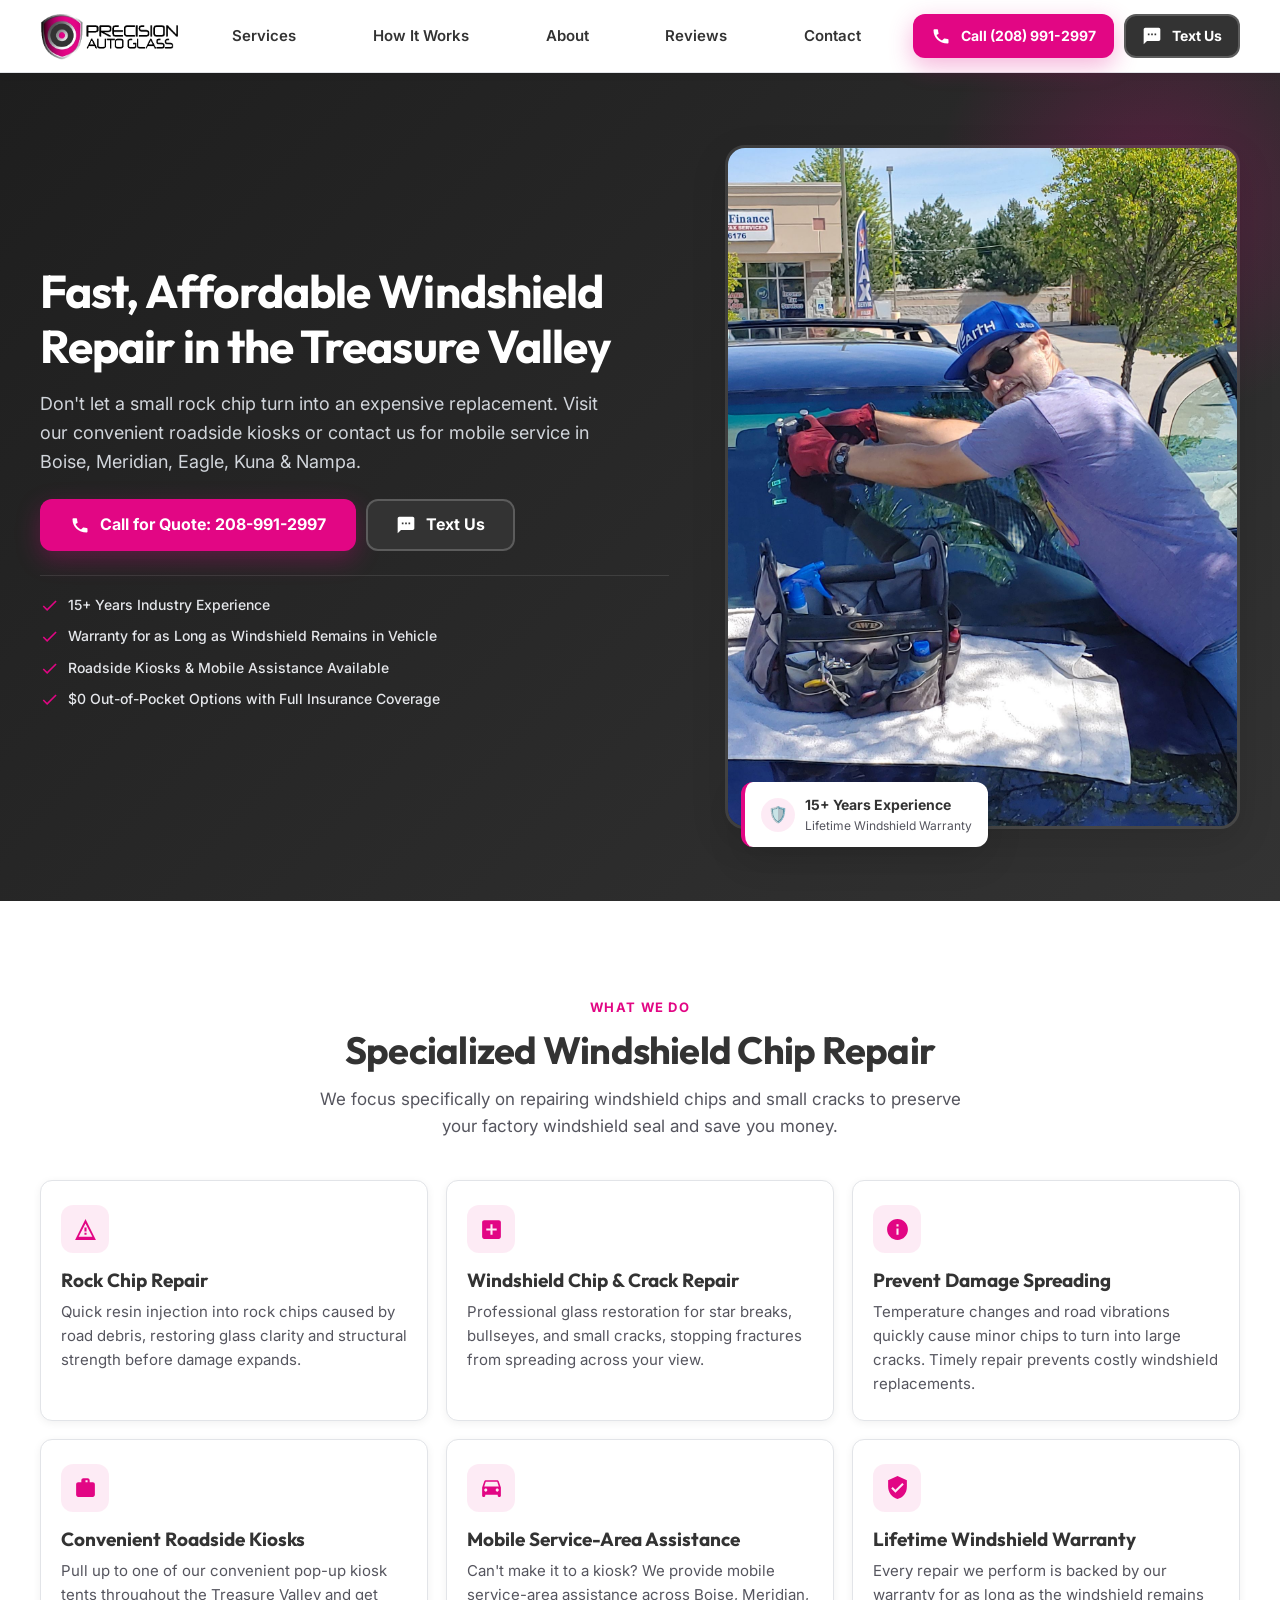
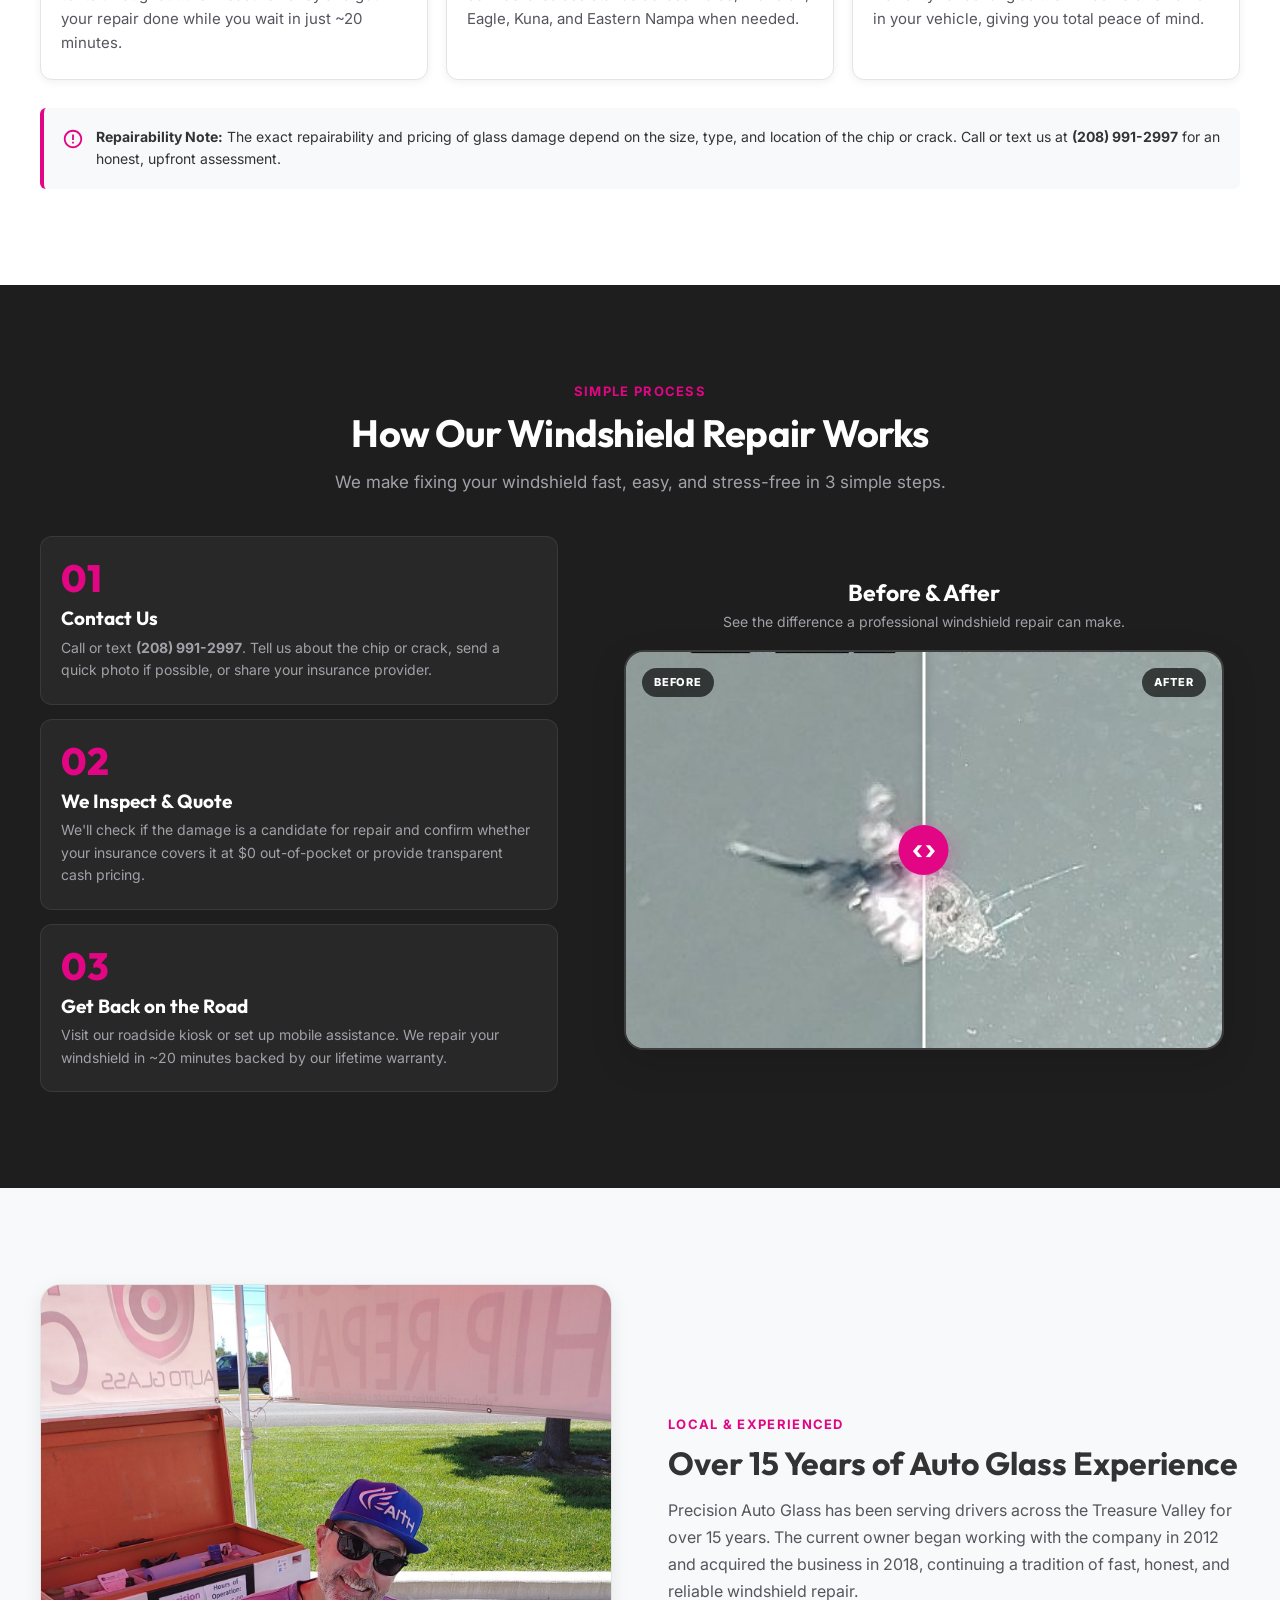
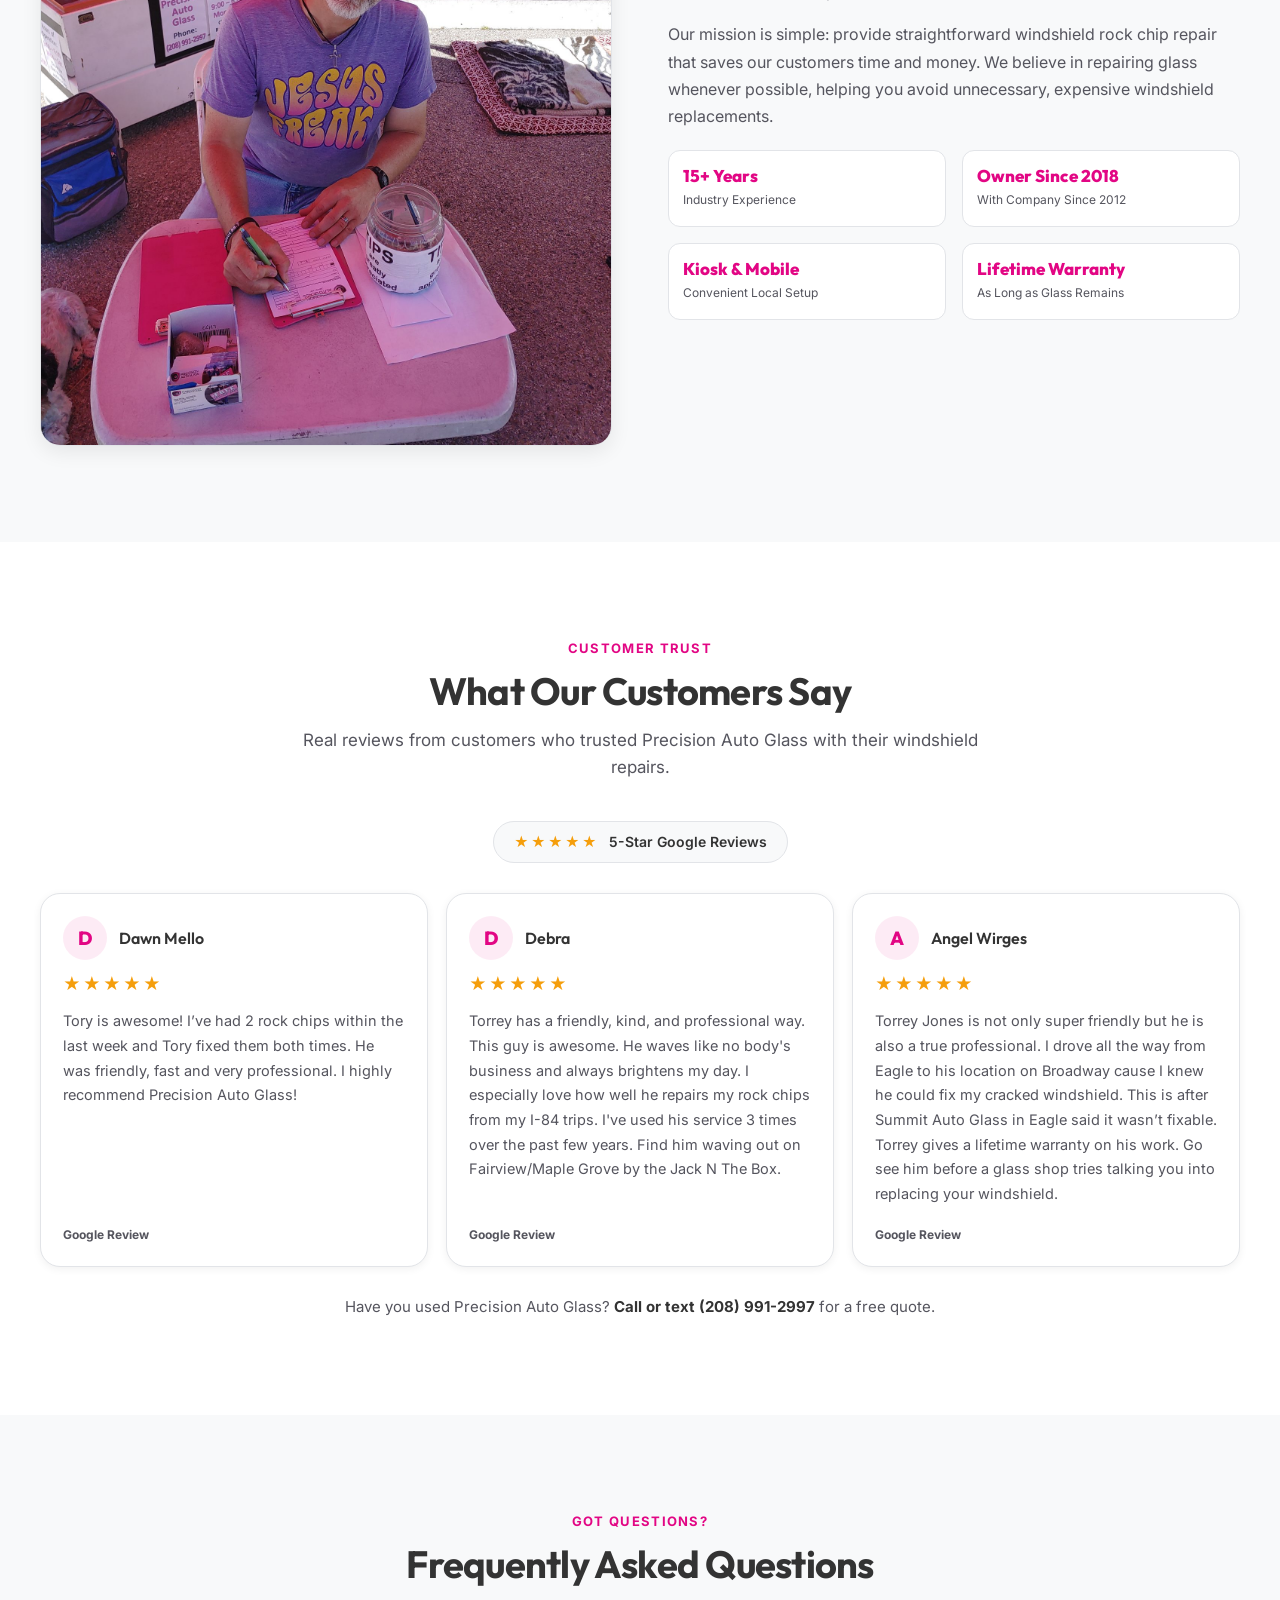
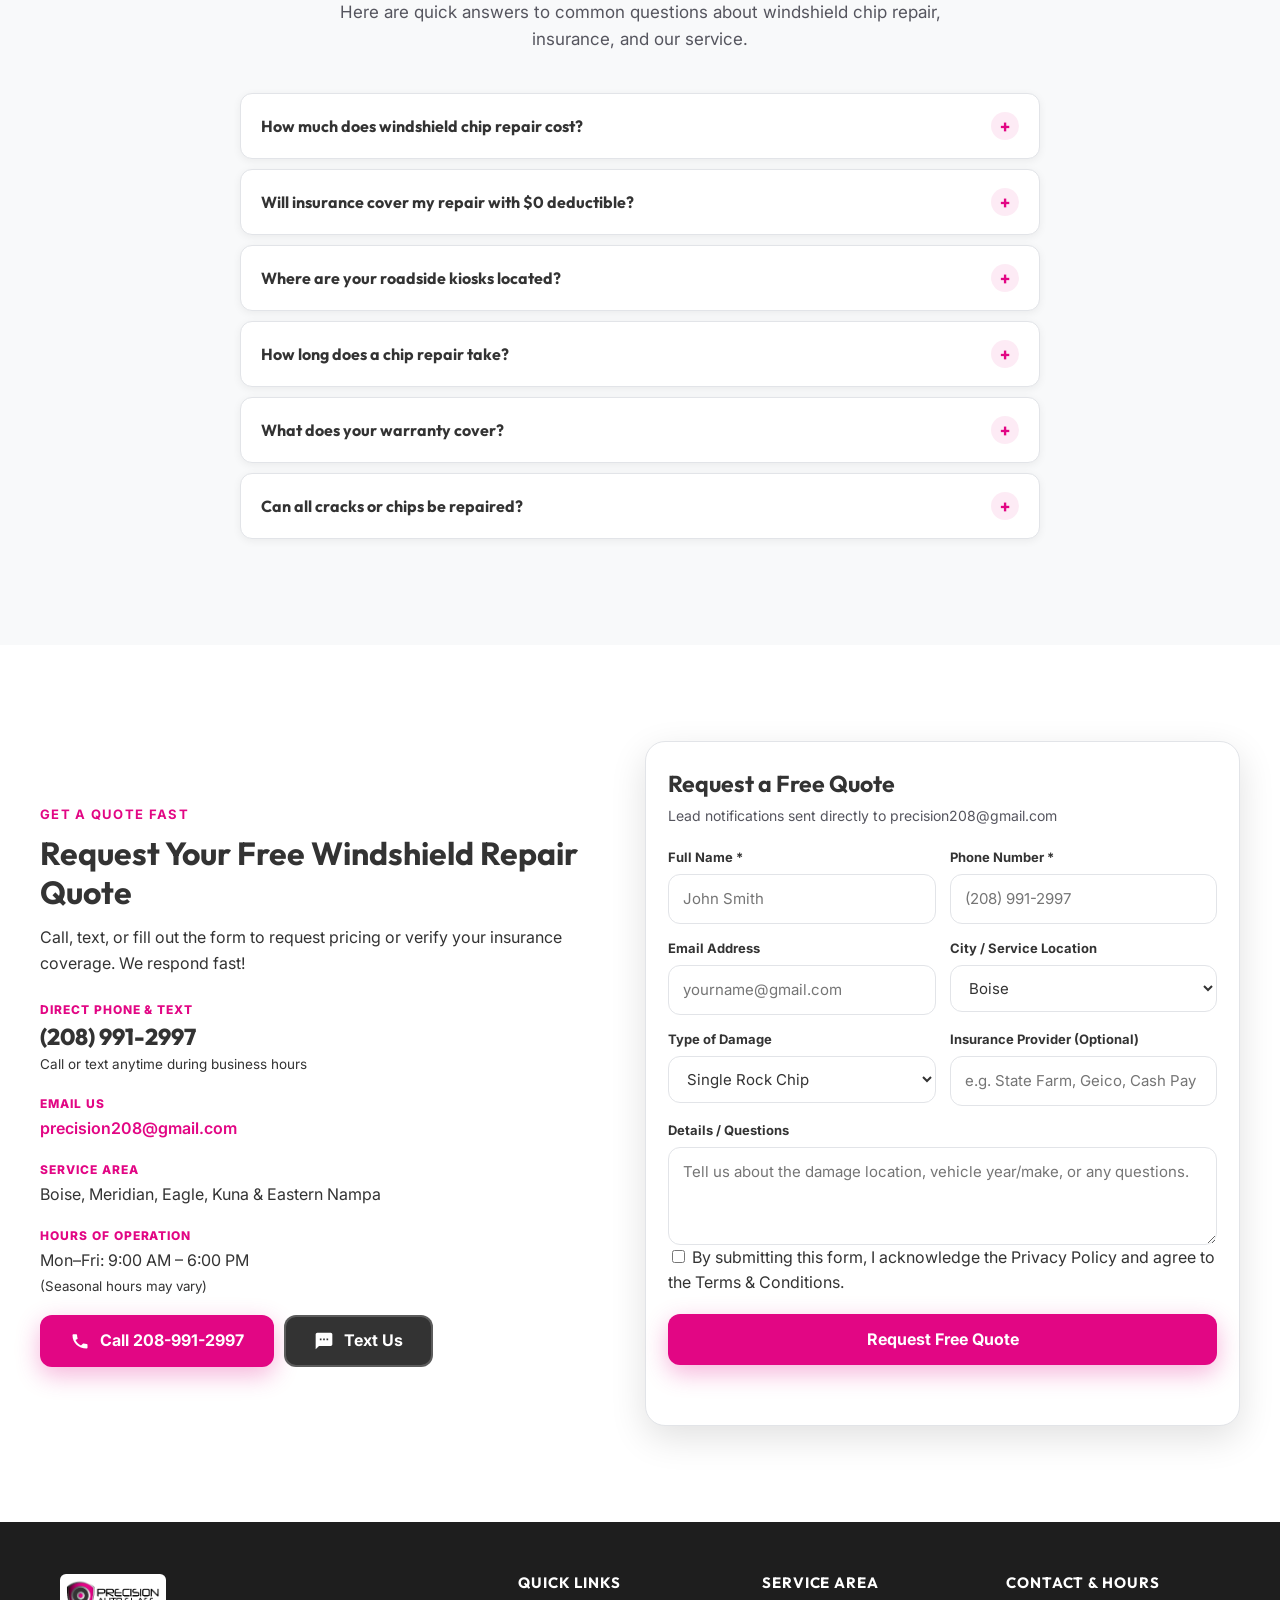
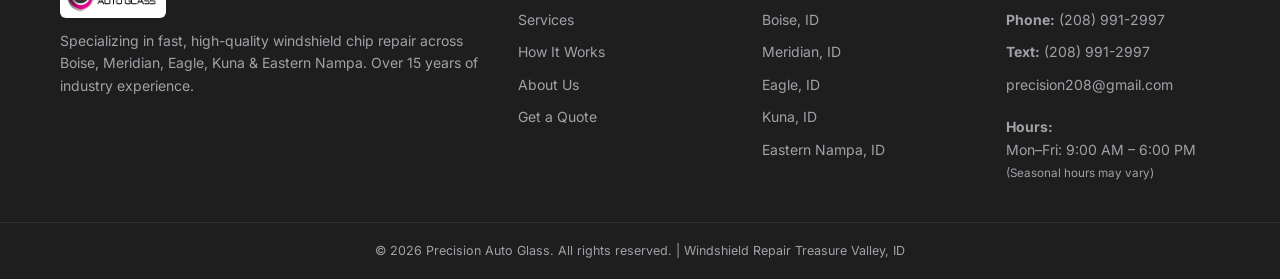
==== commit 4a52ff9f: "added privacy and terms files" ====
--- a/index.html
+++ b/index.html
@@ -730,6 +730,15 @@
           <textarea id="message" name="message" rows="3"
             placeholder="Tell us about the damage location, vehicle year/make, or any questions."></textarea>
         </div>
+        <div class="form-consent">
+  <label>
+    <input type="checkbox" name="privacy-consent" required>
+    By submitting this form, I acknowledge the
+    <a href="/privacy-policy.html" target="_blank">Privacy Policy</a>
+    and agree to the
+    <a href="/terms.html" target="_blank">Terms &amp; Conditions</a>.
+  </label>
+</div>
 
         <button type="submit" class="btn btn-primary btn-block form-submit">Request Free Quote</button>
         <p class="form-note" id="formNote" role="status" aria-live="polite"></p>
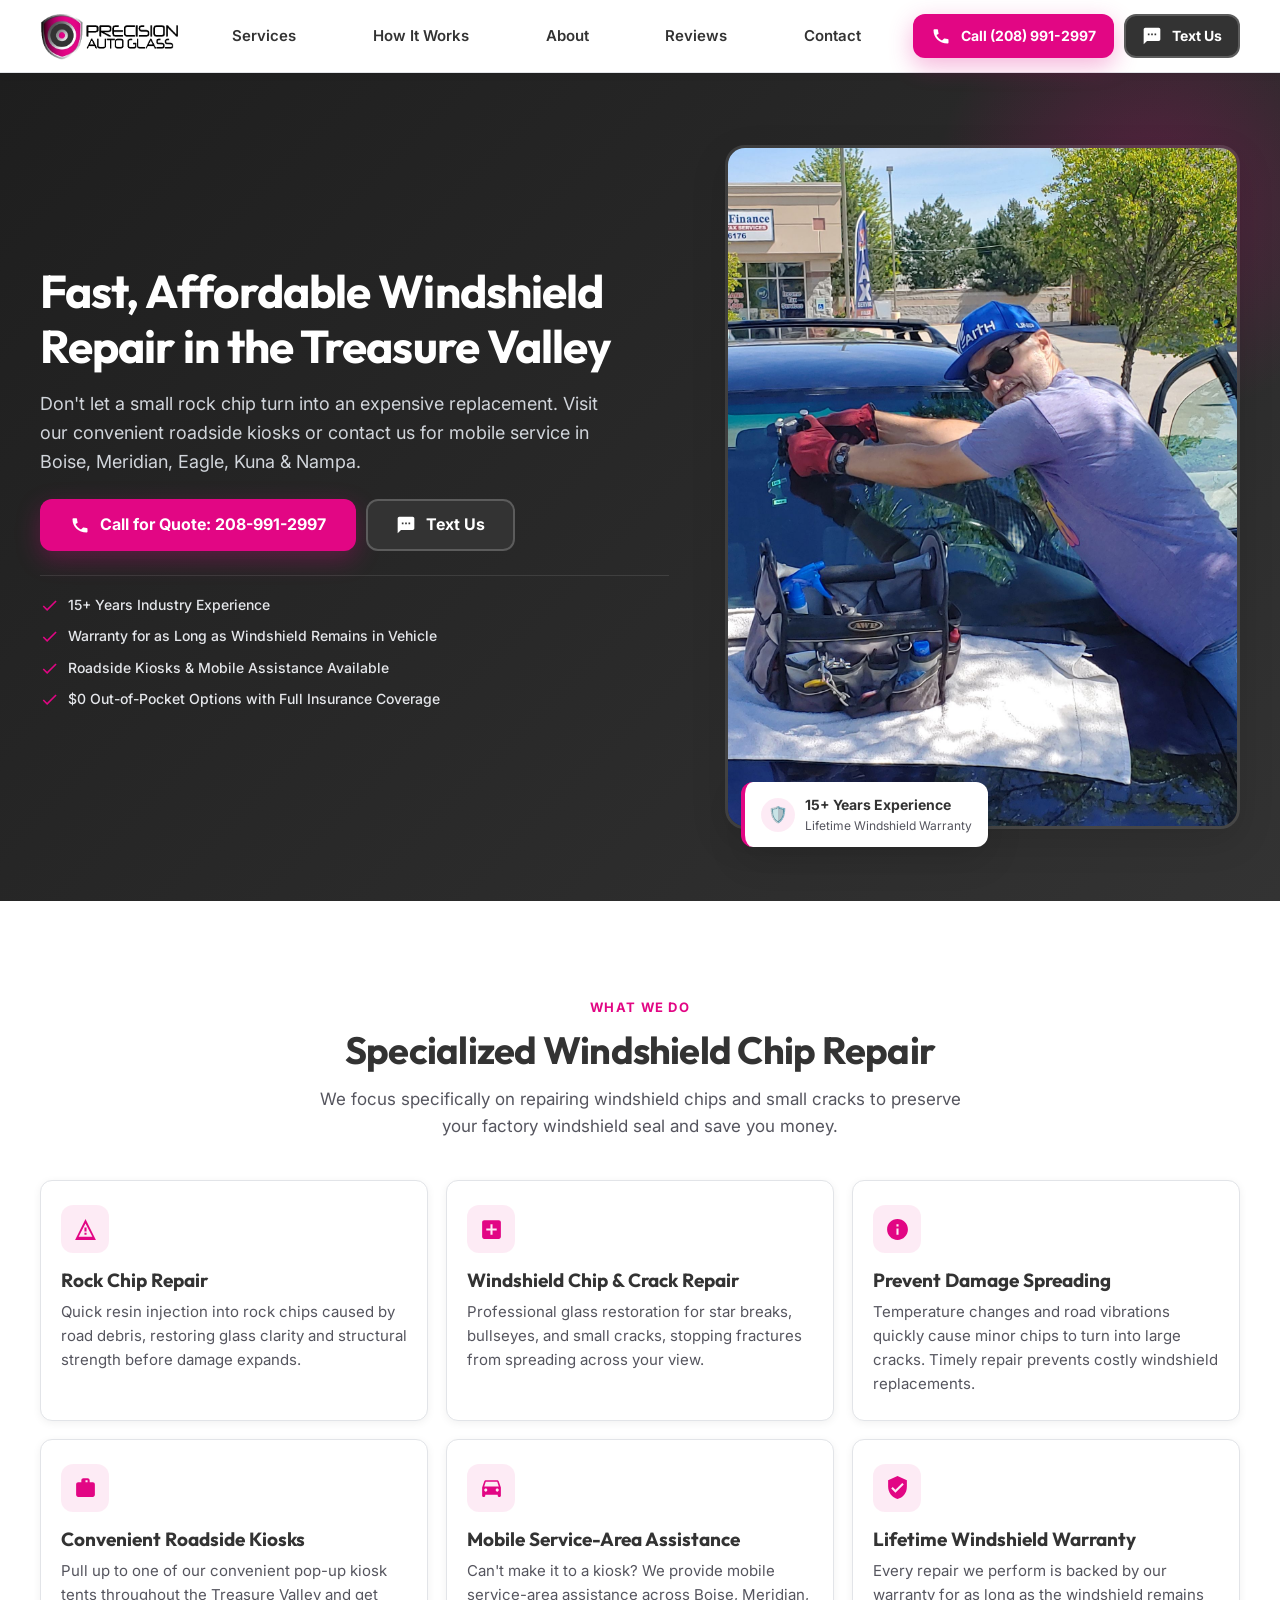
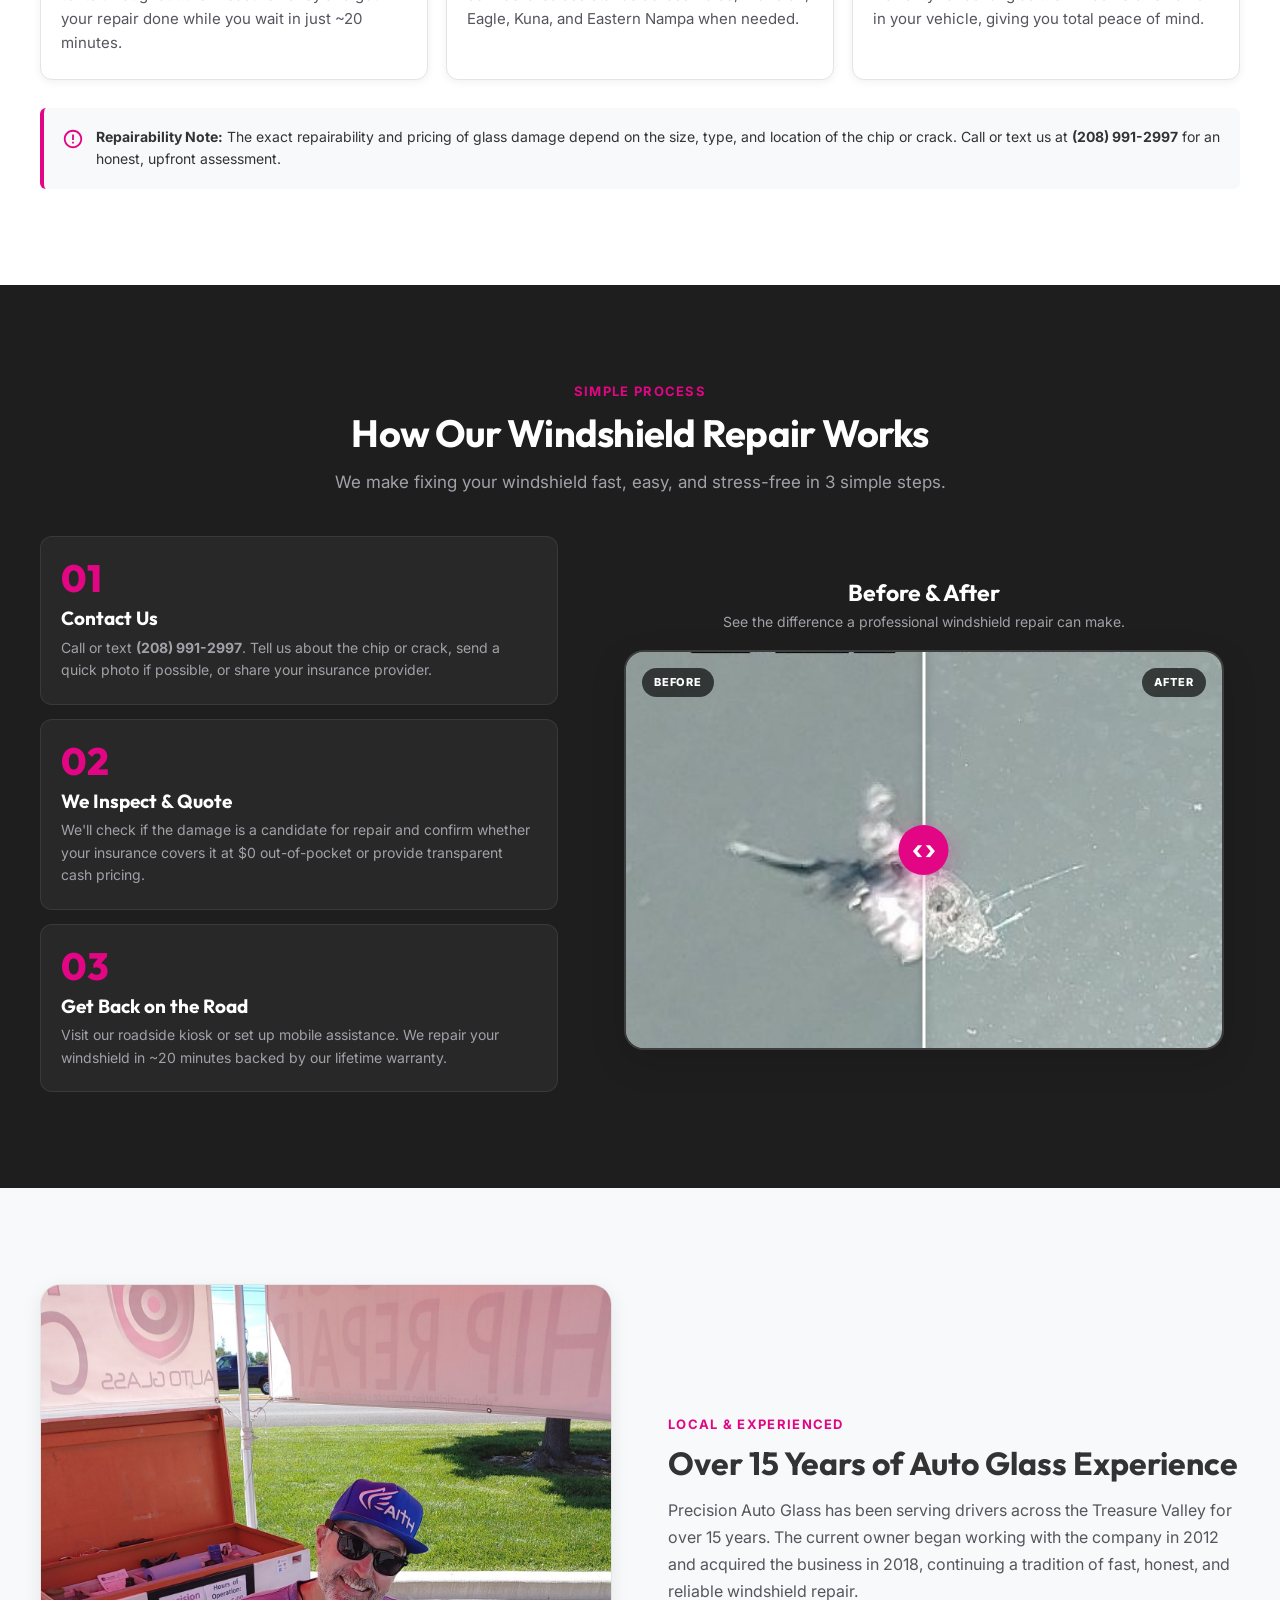
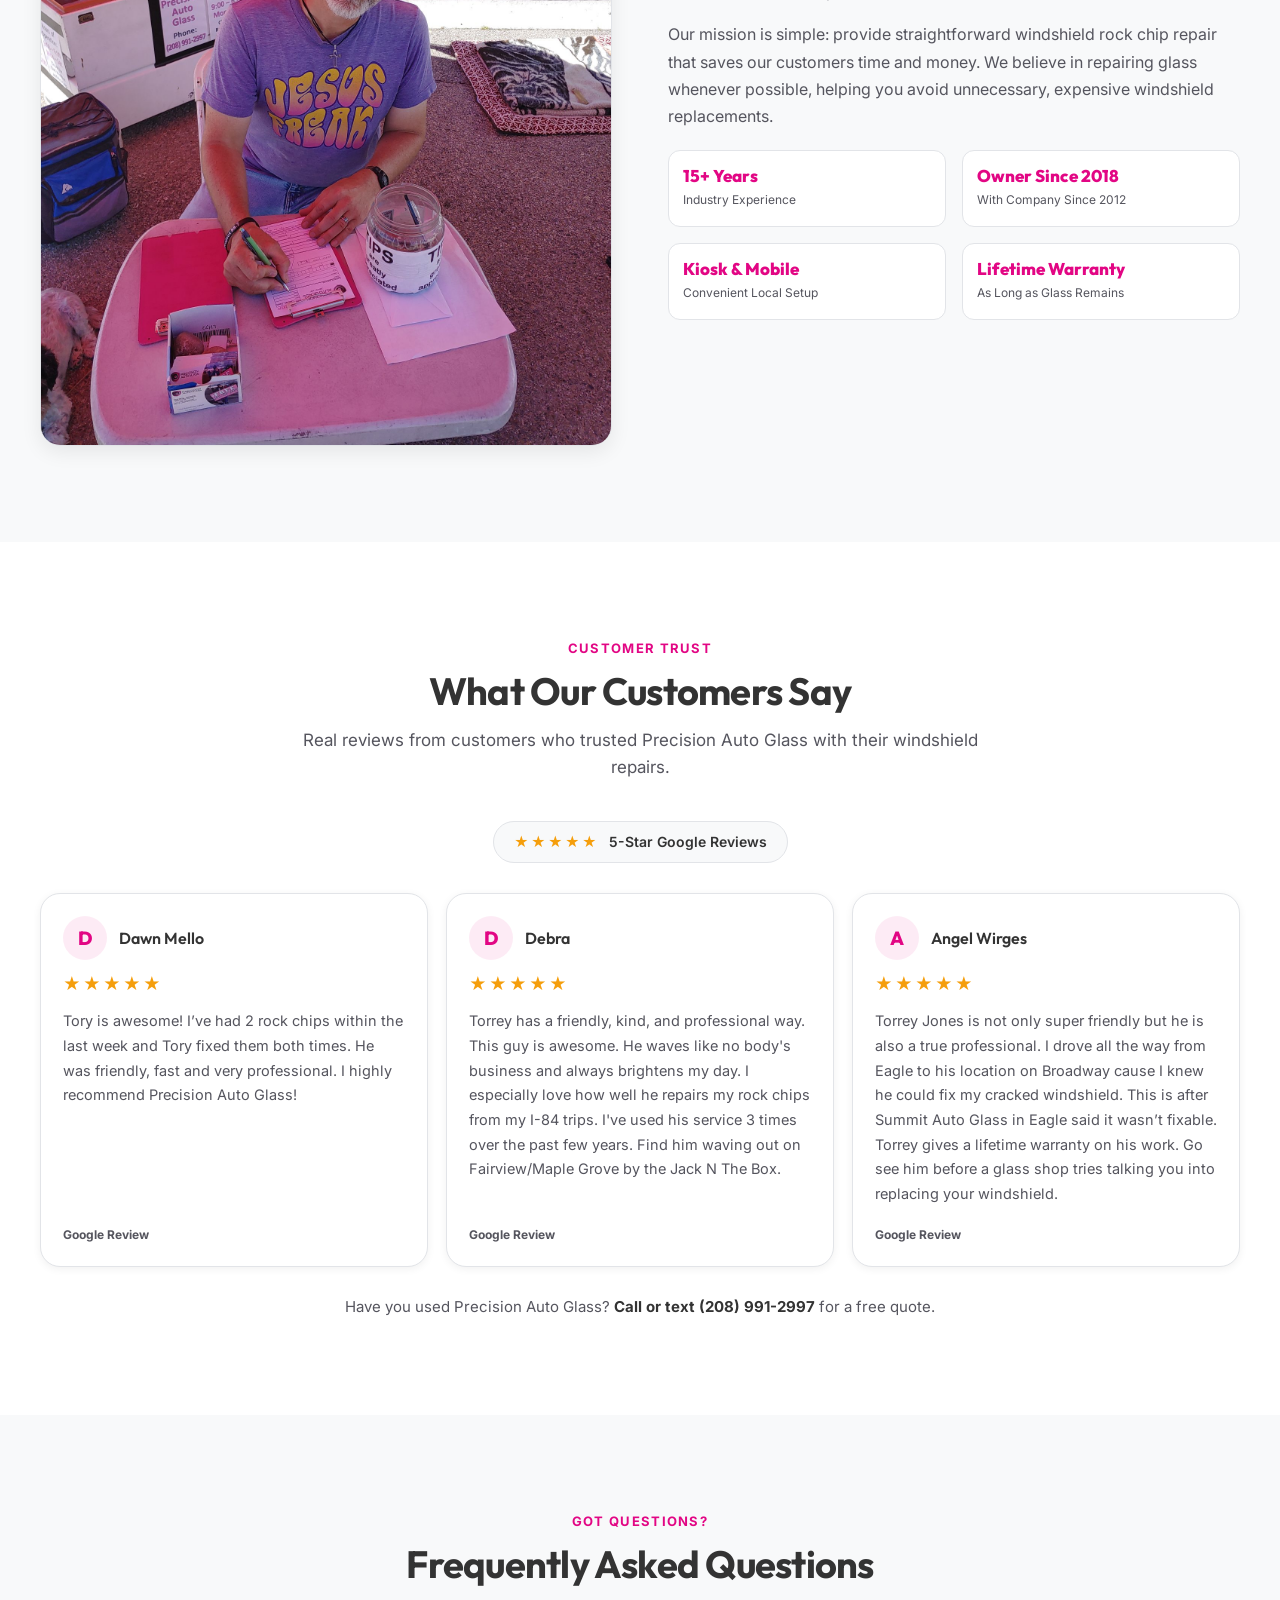
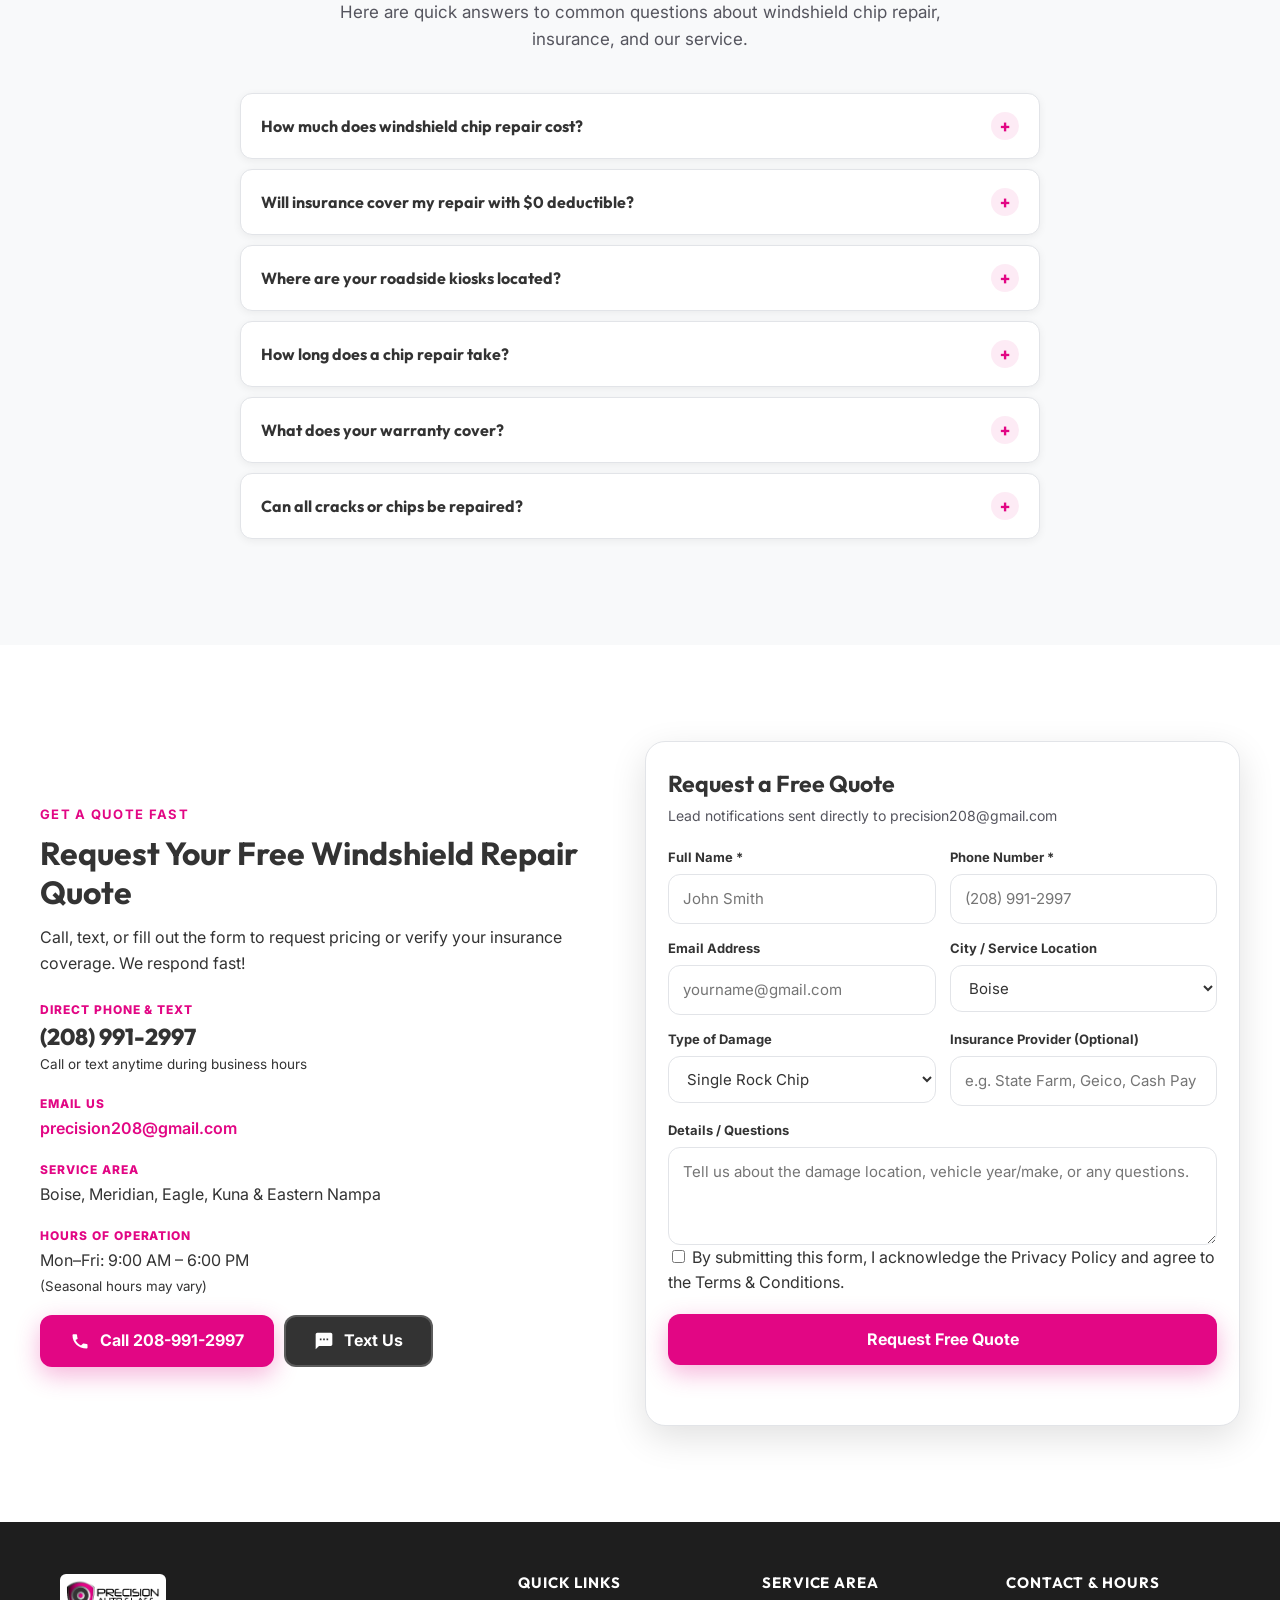
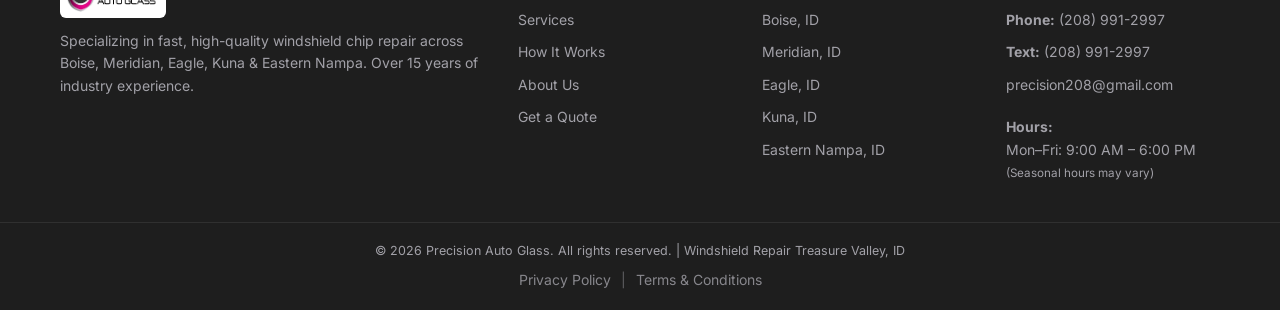
==== commit 6cf17532: "fixed the privacyandterms" ====
--- a/index.html
+++ b/index.html
@@ -762,54 +762,64 @@
     </a>
   </div>
 <footer class="site-footer">
-    <div class="container footer-inner">
-      <div class="footer-col footer-brand">
-        <img src="images/TorreyJoneslogowithtext.png" alt="Precision Auto Glass" class="logo-img footer-logo">
-        <p>Specializing in fast, high-quality windshield chip repair across Boise, Meridian, Eagle, Kuna &amp; Eastern
-          Nampa. Over 15 years of industry experience.</p>
-      </div>
-
-      <div class="footer-col">
-        <h4>Quick Links</h4>
-        <ul>
-          <li><a href="#services">Services</a></li>
-          <li class="mobile-hide-on-small"><a href="#how-it-works">How It Works</a></li>
-          <li><a href="#about">About Us</a></li>
-          <li><a href="#contact">Get a Quote</a></li>
-        </ul>
-      </div>
-
-      <div class="footer-col">
-        <h4>Service Area</h4>
-        <ul>
-          <li>Boise, ID</li>
-          <li>Meridian, ID</li>
-          <li>Eagle, ID</li>
-          <li>Kuna, ID</li>
-          <li>Eastern Nampa, ID</li>
-        </ul>
-      </div>
-
-      <div class="footer-col">
-        <h4>Contact &amp; Hours</h4>
-        <ul>
-          <li><a href="tel:2089912997"><strong>Phone:</strong> (208) 991-2997</a></li>
-          <li><a href="sms:2089912997"><strong>Text:</strong> (208) 991-2997</a></li>
-          <li><a href="mailto:precision208@gmail.com">precision208@gmail.com</a></li>
-          <li style="margin-top:10px"><strong>Hours:</strong><br>Mon–Fri: 9:00 AM – 6:00 PM<br><small>(Seasonal hours
-              may vary)</small></li>
-        </ul>
-      </div>
-    </div>
-
-    <div class="footer-bottom">
-      <div class="container">
-        <p>&copy; <span id="year"></span> Precision Auto Glass. All rights reserved. | Windshield Repair Treasure
-          Valley, ID</p>
-      </div>
-    </div>
-  </footer>
-
+  <div class="container footer-inner">
+    <div class="footer-col footer-brand">
+      <img src="images/TorreyJoneslogowithtext.png" alt="Precision Auto Glass" class="logo-img footer-logo">
+      <p>Specializing in fast, high-quality windshield chip repair across Boise, Meridian, Eagle, Kuna &amp; Eastern
+        Nampa. Over 15 years of industry experience.</p>
+    </div>
+
+    <div class="footer-col">
+      <h4>Quick Links</h4>
+      <ul>
+        <li><a href="#services">Services</a></li>
+        <li class="mobile-hide-on-small"><a href="#how-it-works">How It Works</a></li>
+        <li><a href="#about">About Us</a></li>
+        <li><a href="#contact">Get a Quote</a></li>
+      </ul>
+    </div>
+
+    <div class="footer-col">
+      <h4>Service Area</h4>
+      <ul>
+        <li>Boise, ID</li>
+        <li>Meridian, ID</li>
+        <li>Eagle, ID</li>
+        <li>Kuna, ID</li>
+        <li>Eastern Nampa, ID</li>
+      </ul>
+    </div>
+
+    <div class="footer-col">
+      <h4>Contact &amp; Hours</h4>
+      <ul>
+        <li><a href="tel:2089912997"><strong>Phone:</strong> (208) 991-2997</a></li>
+        <li><a href="sms:2089912997"><strong>Text:</strong> (208) 991-2997</a></li>
+        <li><a href="mailto:precision208@gmail.com">precision208@gmail.com</a></li>
+        <li style="margin-top:10px">
+          <strong>Hours:</strong><br>
+          Mon–Fri: 9:00 AM – 6:00 PM<br>
+          <small>(Seasonal hours may vary)</small>
+        </li>
+      </ul>
+    </div>
+  </div>
+
+  <div class="footer-bottom">
+    <div class="container">
+      <p>
+        &copy; <span id="year"></span> Precision Auto Glass. All rights reserved.
+        | Windshield Repair Treasure Valley, ID
+      </p>
+
+      <div class="footer-legal-links">
+        <a href="/privacypolicy.html">Privacy Policy</a>
+        <span>|</span>
+        <a href="/terms&conditions.html">Terms &amp; Conditions</a>
+      </div>
+    </div>
+  </div>
+</footer>
   <script src="script.js"></script>
 </body>
 
--- a/style.css
+++ b/style.css
@@ -1454,4 +1454,29 @@
     gap: 24px;
     padding: 42px 14px 28px;
   }
+}
+/* footer privacy and terms  */
+.footer-legal-links {
+  display: flex;
+  justify-content: center;
+  align-items: center;
+  gap: 10px;
+  margin-top: 8px;
+  font-size: 14px;
+}
+
+.footer-legal-links a {
+  color: inherit;
+  text-decoration: none;
+  opacity: 0.8;
+  transition: opacity 0.2s ease;
+}
+
+.footer-legal-links a:hover {
+  opacity: 1;
+  text-decoration: underline;
+}
+
+.footer-legal-links span {
+  opacity: 0.5;
 }
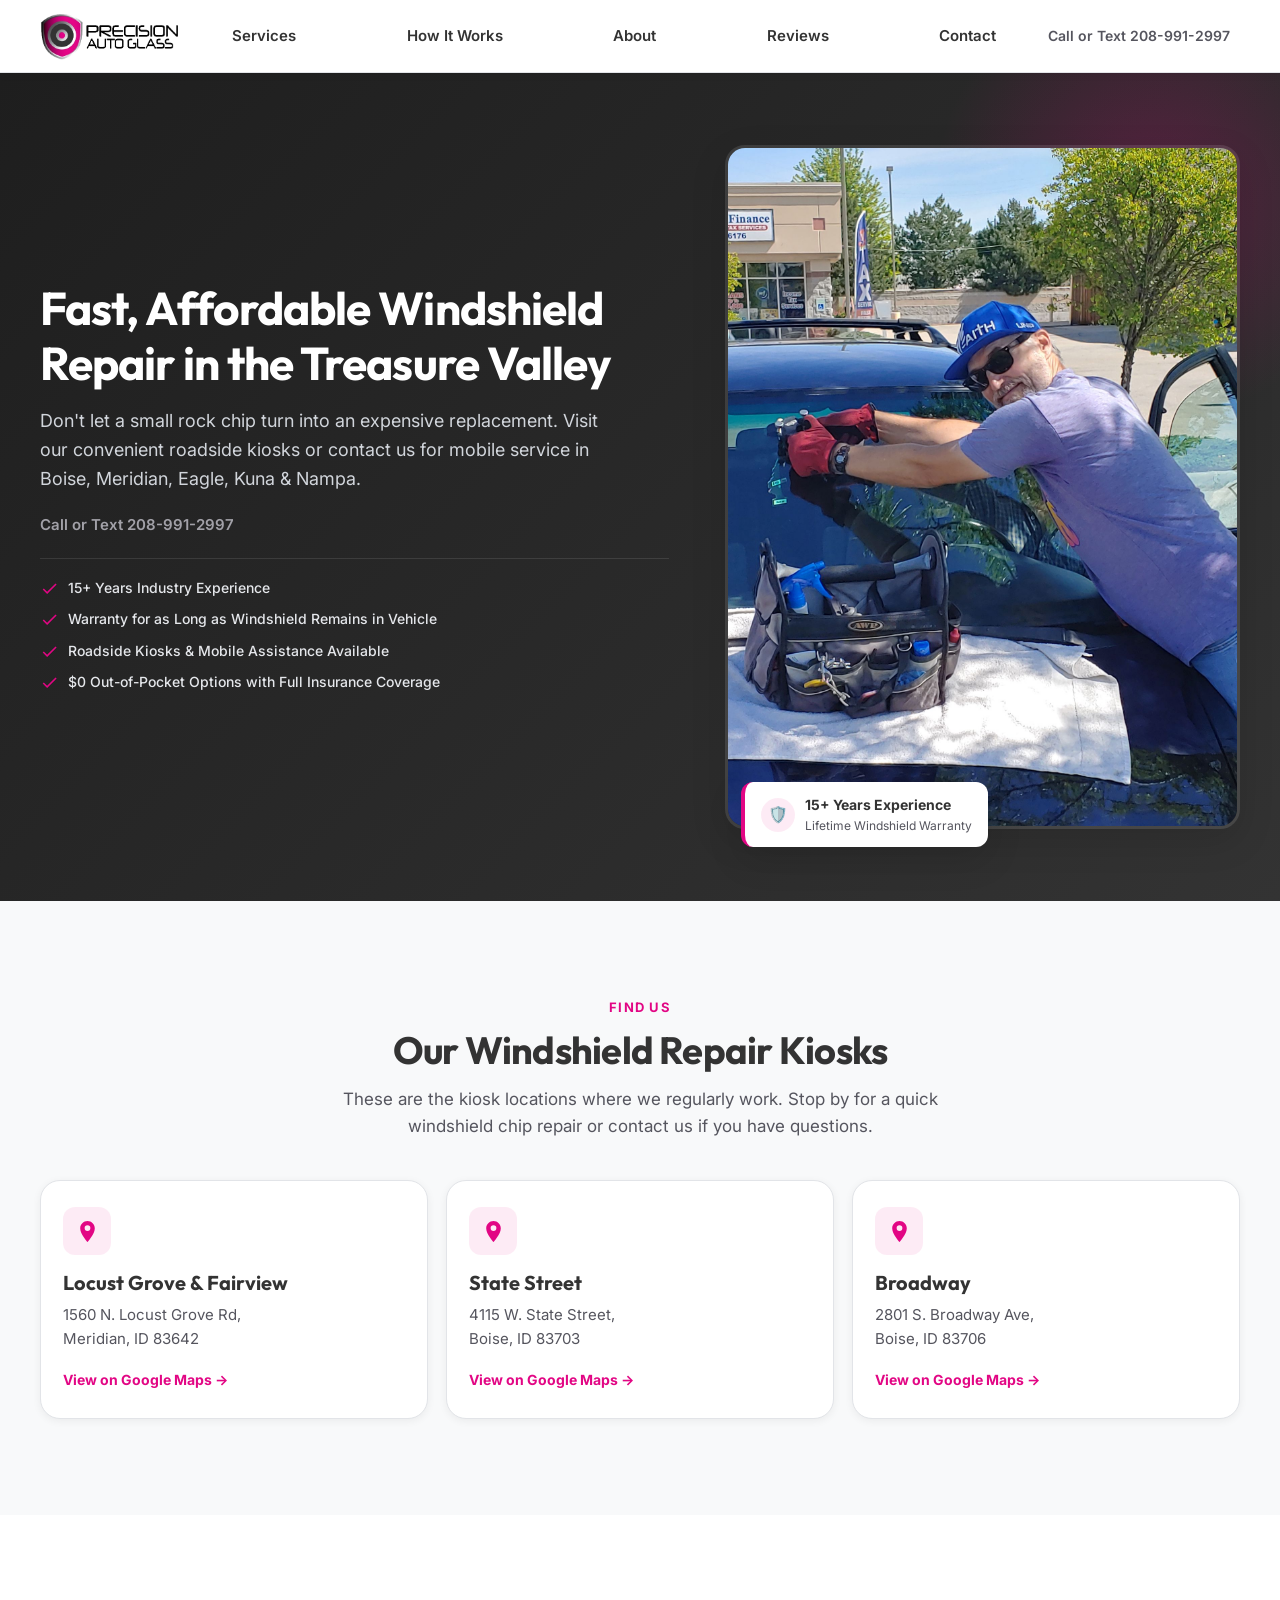
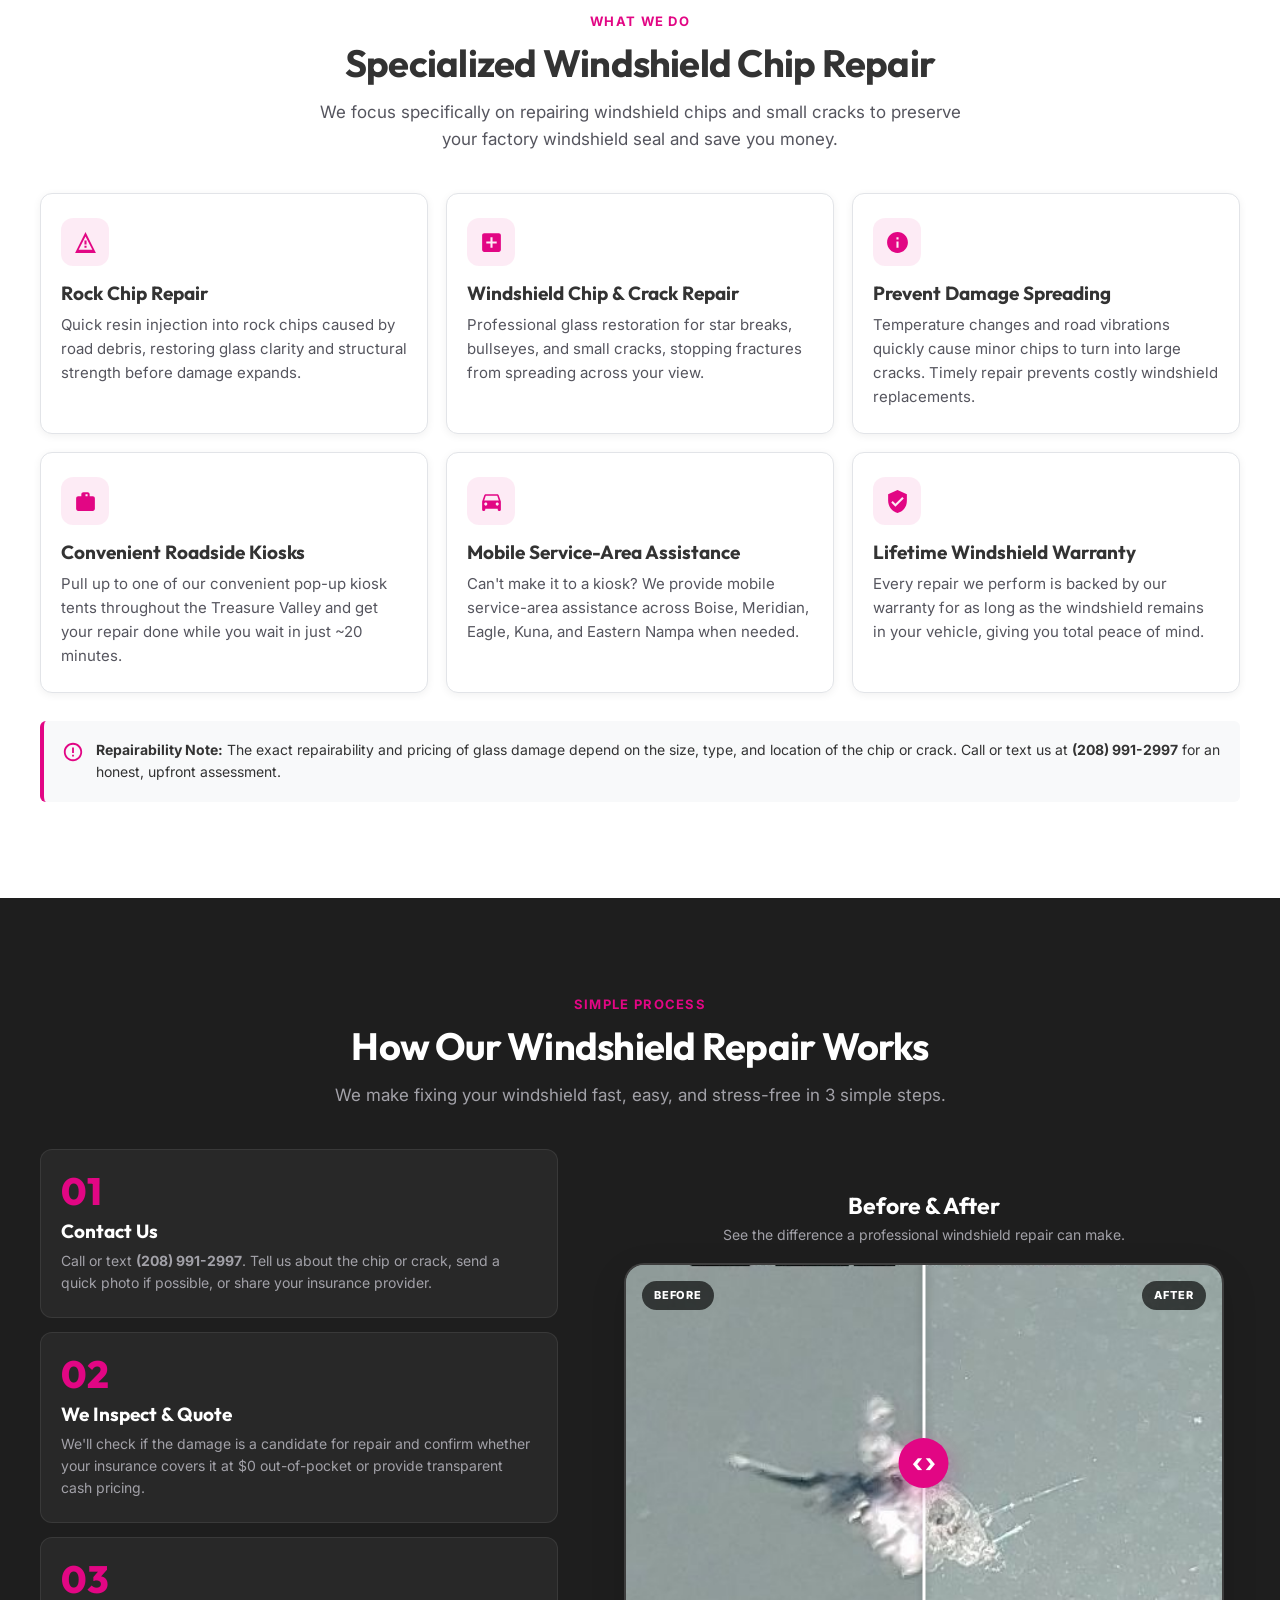
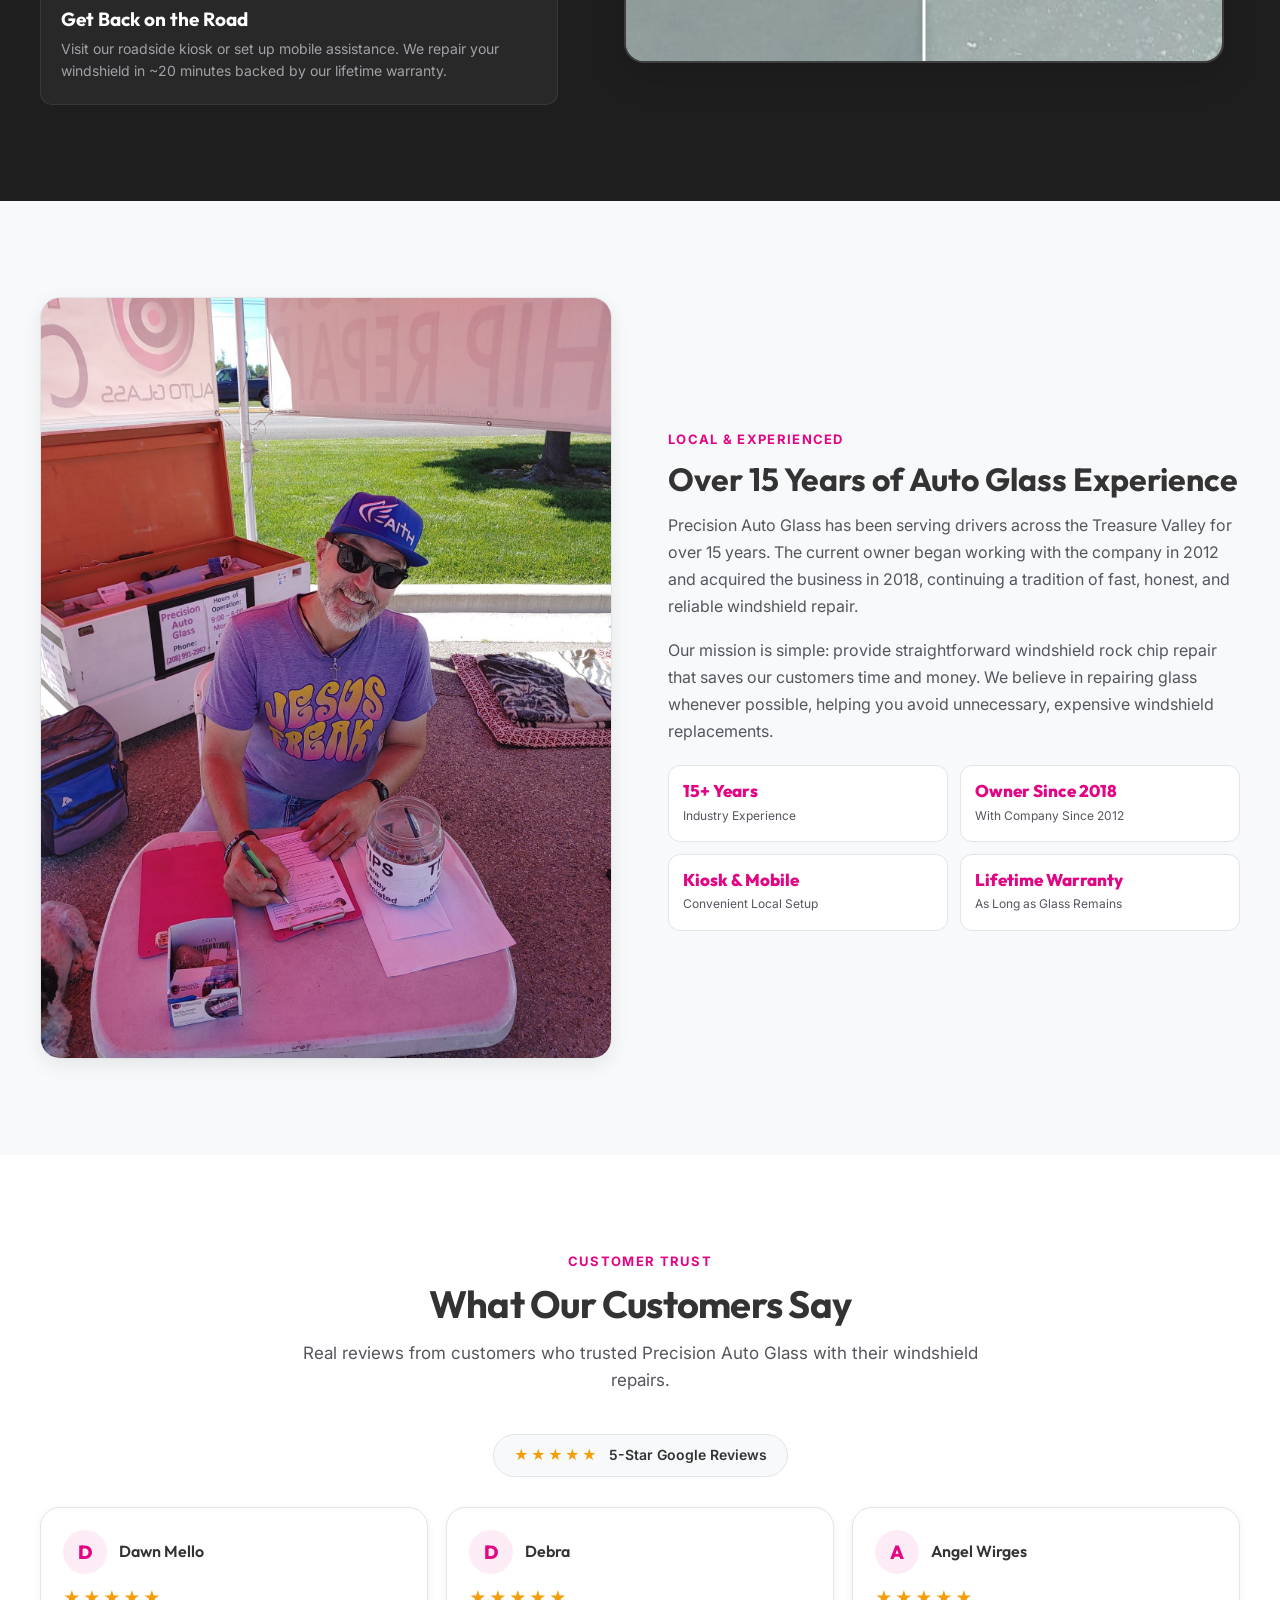
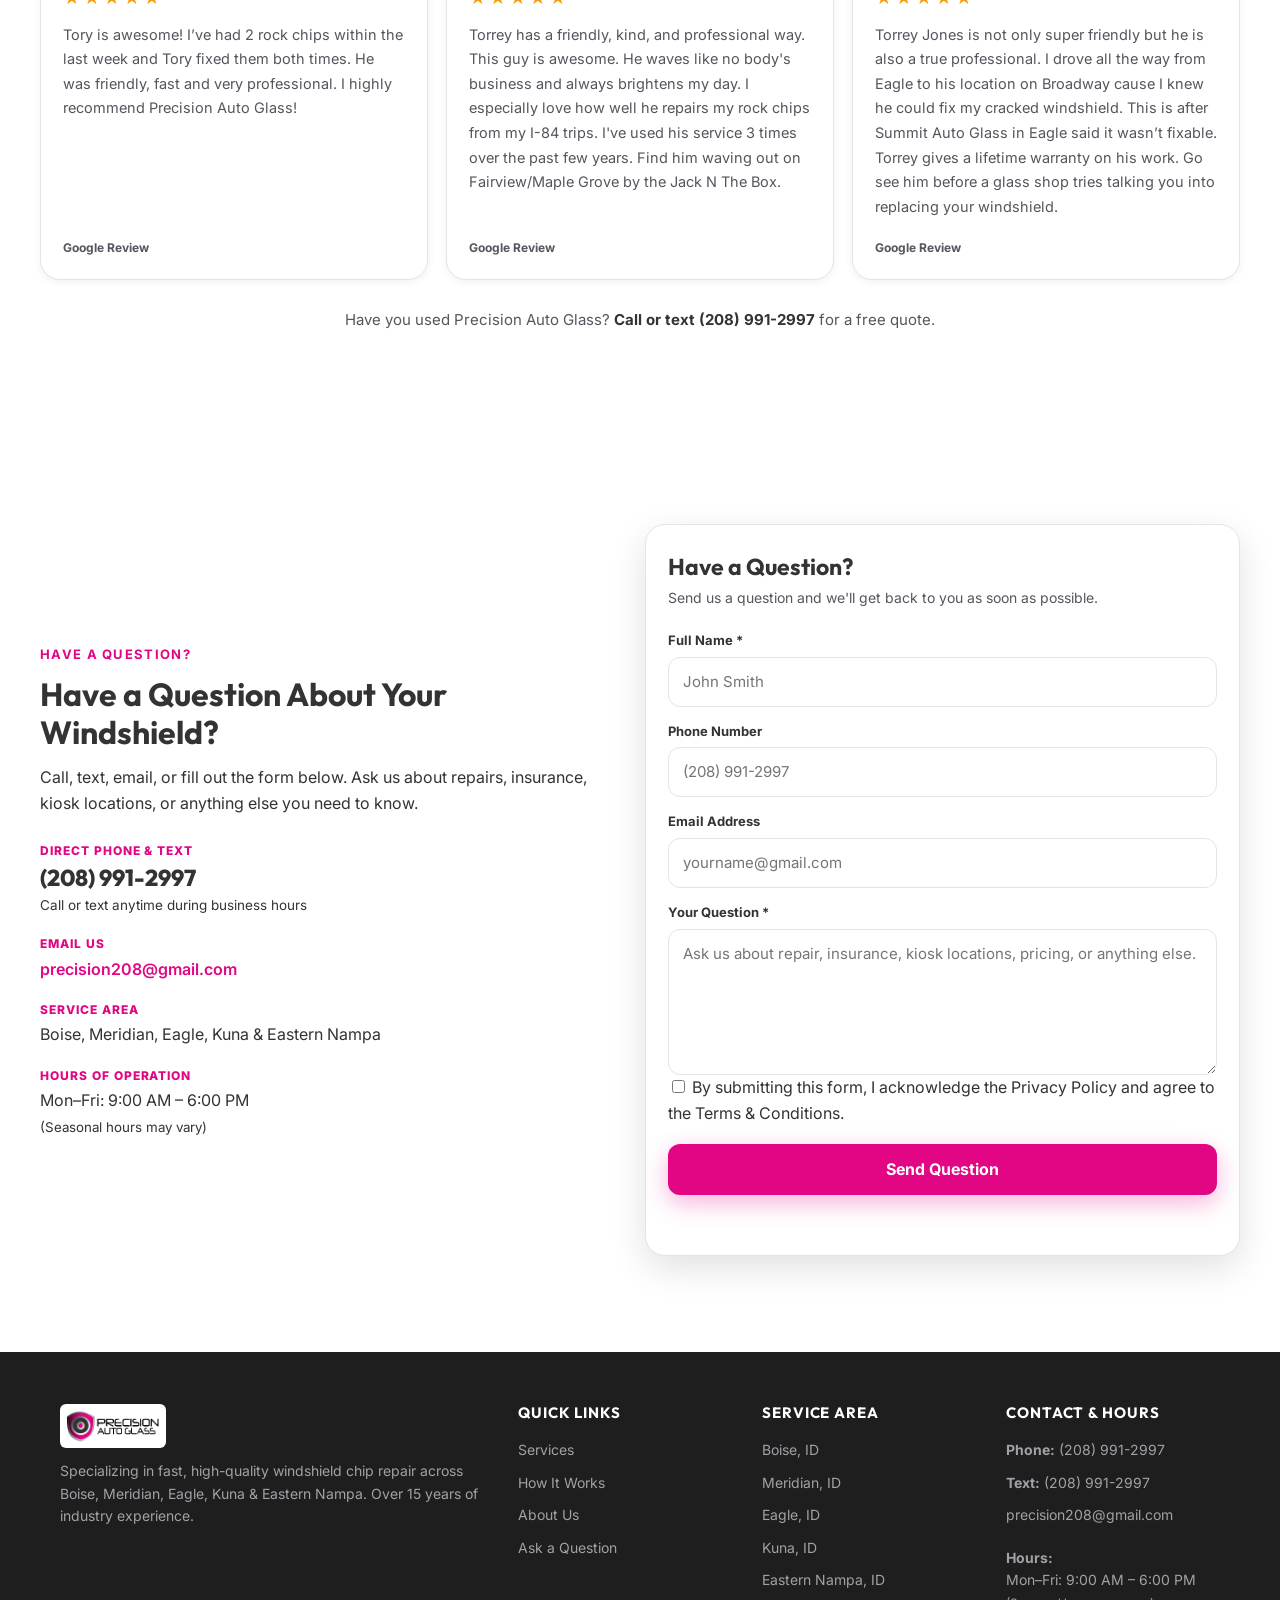
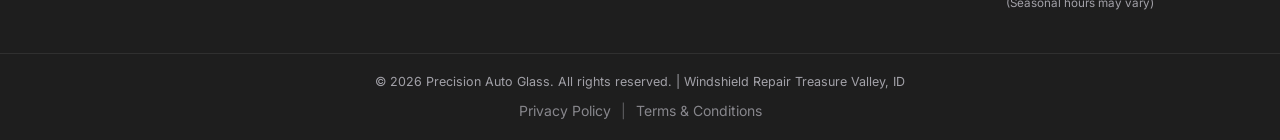
==== commit 37ba2973: "added the stuff from notes" ====
--- a/index.html
+++ b/index.html
@@ -90,19 +90,20 @@
       </nav>
 
       <div class="header-actions">
-        <a href="tel:2089912997" class="btn btn-call header-call-btn">
+        <a href="tel:2089912997" class="btn btn-call header-call-btn mobile-action">
           <svg class="icon" viewBox="0 0 24 24" aria-hidden="true">
             <path
               d="M6.6 10.8c1.4 2.8 3.8 5.1 6.6 6.6l2.2-2.2c.3-.3.7-.4 1-.2 1.1.4 2.3.6 3.6.6.6 0 1 .4 1 1V20c0 .6-.4 1-1 1C10.1 21 3 13.9 3 5c0-.6.4-1 1-1h3.5c.6 0 1 .4 1 1 0 1.2.2 2.4.6 3.6.1.4 0 .8-.2 1L6.6 10.8z" />
           </svg>
-          Call (208) 991-2997
+          Call or Text 208-991-2997
         </a>
-        <a href="sms:2089912997" class="btn btn-text header-text-btn">
+
+        <a href="sms:2089912997" class="btn btn-text header-text-btn mobile-action">
           <svg class="icon" viewBox="0 0 24 24" aria-hidden="true">
             <path
-              d="M20 2H4c-1.1 0-1.99.9-1.99 2L2 22l4-4h14c1.1 0 2-.9 2-2V4c0-1.1-.9-2-2-2zM9 11H7V9h2v2zm4 0h-2V9h2v2zm4 0h-2V9h2v2z" />
+              d="M20 2H4c-1.1 0-1.99.9-1.99 2L2 22l4-4h14c1.1 0 2-.9 2-2V4c0-1.1-.9-2-2-2zM9 11H7V9h2v2zm4 0h-2V9h2v2zm4 0h-2v2z" />
           </svg>
-          Text Us
+          
         </a>
 
         <button class="nav-toggle" id="navToggle" aria-label="Open menu" aria-expanded="false"
@@ -125,20 +126,23 @@
           contact us for mobile service in Boise, Meridian, Eagle, Kuna &amp; Nampa.
         </p>
         <div class="hero-ctas">
-          <a href="tel:2089912997" class="btn btn-primary">
+          <a href="tel:2089912997" class="btn btn-primary mobile-action">
             <svg class="icon" viewBox="0 0 24 24" aria-hidden="true">
               <path
                 d="M6.6 10.8c1.4 2.8 3.8 5.1 6.6 6.6l2.2-2.2c.3-.3.7-.4 1-.2 1.1.4 2.3.6 3.6.6.6 0 1 .4 1 1V20c0 .6-.4 1-1 1C10.1 21 3 13.9 3 5c0-.6.4-1 1-1h3.5c.6 0 1 .4 1 1 0 1.2.2 2.4.6 3.6.1.4 0 .8-.2 1L6.6 10.8z" />
             </svg>
-            Call for Quote: 208-991-2997
+            Call or Text 208-991-2997
           </a>
-          <a href="sms:2089912997" class="btn btn-text">
+
+          <a href="sms:2089912997" class="btn btn-text mobile-action">
             <svg class="icon" viewBox="0 0 24 24" aria-hidden="true">
               <path
                 d="M20 2H4c-1.1 0-1.99.9-1.99 2L2 22l4-4h14c1.1 0 2-.9 2-2V4c0-1.1-.9-2-2-2zM9 11H7V9h2v2zm4 0h-2V9h2v2zm4 0h-2V9h2v2z" />
             </svg>
-            Text Us
+            
           </a>
+
+          <span class="desktop-only hero-desktop-phone"></span>
         </div>
         <ul class="hero-badges">
           <li>
@@ -182,7 +186,65 @@
       </div>
     </div>
   </section>
-<section id="services" class="section services">
+
+  <!-- KIOSK LOCATIONS -->
+  <section id="locations" class="section kiosk-locations">
+    <div class="container">
+      <span class="eyebrow centered">Find Us</span>
+
+      <h2 class="section-title">Our Windshield Repair Kiosks</h2>
+
+      <p class="section-sub">
+        These are the kiosk locations where we regularly work. Stop by for a quick windshield chip repair
+        or contact us if you have questions.
+      </p>
+
+      <div class="locations-grid">
+
+        <article class="location-card">
+          <div class="location-card-icon" aria-hidden="true">
+            <svg viewBox="0 0 24 24">
+              <path d="M12 2C8.13 2 5 5.13 5 9c0 5.25 7 13 7 13s7-7.75 7-13c0-3.87-3.13-7-7-7zm0 9.5A2.5 2.5 0 1 1 12 6a2.5 2.5 0 0 1 0 5.5z"/>
+            </svg>
+          </div>
+          <h3>Locust Grove &amp; Fairview</h3>
+          <p>1560 N. Locust Grove Rd,<br>Meridian, ID 83642</p>
+          <a href="https://www.google.com/maps/search/?api=1&amp;query=1560+N+Locust+Grove+Rd%2C+Meridian%2C+ID+83642" target="_blank" rel="noopener noreferrer" class="location-map-link">
+            View on Google Maps &rarr;
+          </a>
+        </article>
+
+        <article class="location-card">
+          <div class="location-card-icon" aria-hidden="true">
+            <svg viewBox="0 0 24 24">
+              <path d="M12 2C8.13 2 5 5.13 5 9c0 5.25 7 13 7 13s7-7.75 7-13c0-3.87-3.13-7-7-7zm0 9.5A2.5 2.5 0 1 1 12 6a2.5 2.5 0 0 1 0 5.5z"/>
+            </svg>
+          </div>
+          <h3>State Street</h3>
+          <p>4115 W. State Street,<br>Boise, ID 83703</p>
+          <a href="https://www.google.com/maps/search/?api=1&amp;query=4115+W+State+Street%2C+Boise%2C+ID+83703" target="_blank" rel="noopener noreferrer" class="location-map-link">
+            View on Google Maps &rarr;
+          </a>
+        </article>
+
+        <article class="location-card">
+          <div class="location-card-icon" aria-hidden="true">
+            <svg viewBox="0 0 24 24">
+              <path d="M12 2C8.13 2 5 5.13 5 9c0 5.25 7 13 7 13s7-7.75 7-13c0-3.87-3.13-7-7-7zm0 9.5A2.5 2.5 0 1 1 12 6a2.5 2.5 0 0 1 0 5.5z"/>
+            </svg>
+          </div>
+          <h3>Broadway</h3>
+          <p>2801 S. Broadway Ave,<br>Boise, ID 83706</p>
+          <a href="https://www.google.com/maps/search/?api=1&amp;query=2801+S+Broadway+Ave%2C+Boise%2C+ID+83706" target="_blank" rel="noopener noreferrer" class="location-map-link">
+            View on Google Maps &rarr;
+          </a>
+        </article>
+
+      </div>
+    </div>
+  </section>
+
+ <section id="services" class="section services">
     <div class="container">
       <span class="eyebrow centered">What We Do</span>
       <h2 class="section-title">Specialized Windshield Chip Repair</h2>
@@ -544,92 +606,13 @@
 
   </div>
 </section>
-<section id="faq" class="section faq">
-    <div class="container">
-      <span class="eyebrow centered">Got Questions?</span>
-      <h2 class="section-title">Frequently Asked Questions</h2>
-      <p class="section-sub">Here are quick answers to common questions about windshield chip repair, insurance, and our
-        service.</p>
-
-      <div class="accordion" id="faqAccordion">
-        <div class="accordion-item">
-          <button class="accordion-trigger" aria-expanded="false">
-            How much does windshield chip repair cost?
-            <span class="accordion-icon" aria-hidden="true">+</span>
-          </button>
-          <div class="accordion-panel">
-            <p>If you have full coverage / comprehensive auto insurance, your repair may cost $0 out of pocket because
-              many insurance companies waive the deductible for windshield repairs. For cash/self-pay customers, our
-              rates are $50 for the first chip and $15 for each additional chip on the same windshield.</p>
-          </div>
-        </div>
-
-        <div class="accordion-item">
-          <button class="accordion-trigger" aria-expanded="false">
-            Will insurance cover my repair with $0 deductible?
-            <span class="accordion-icon" aria-hidden="true">+</span>
-          </button>
-          <div class="accordion-panel">
-            <p>Most major insurance providers waive the deductible for windshield chip repair under comprehensive
-              coverage. We handle direct insurance billing so you don't have to deal with complex paperwork. Call or
-              text us to check your policy!</p>
-          </div>
-        </div>
-
-        <div class="accordion-item">
-          <button class="accordion-trigger" aria-expanded="false">
-            Where are your roadside kiosks located?
-            <span class="accordion-icon" aria-hidden="true">+</span>
-          </button>
-          <div class="accordion-panel">
-            <p>We operate convenient roadside tent and kiosk setups across Boise, Meridian, Eagle, Kuna, and Eastern
-              Nampa. We also offer mobile service-area assistance when needed. Give us a quick call or text at (208)
-              991-2997 to find the nearest location today!</p>
-          </div>
-        </div>
-
-        <div class="accordion-item">
-          <button class="accordion-trigger" aria-expanded="false">
-            How long does a chip repair take?
-            <span class="accordion-icon" aria-hidden="true">+</span>
-          </button>
-          <div class="accordion-panel">
-            <p>Most rock chip repairs take only 15 to 25 minutes at our roadside kiosks. You can wait comfortably in
-              your vehicle and get back on the road in no time.</p>
-          </div>
-        </div>
-
-        <div class="accordion-item">
-          <button class="accordion-trigger" aria-expanded="false">
-            What does your warranty cover?
-            <span class="accordion-icon" aria-hidden="true">+</span>
-          </button>
-          <div class="accordion-panel">
-            <p>We provide a warranty for as long as the windshield remains in your vehicle, protecting the repaired area
-              against spreading.</p>
-          </div>
-        </div>
-
-        <div class="accordion-item">
-          <button class="accordion-trigger" aria-expanded="false">
-            Can all cracks or chips be repaired?
-            <span class="accordion-icon" aria-hidden="true">+</span>
-          </button>
-          <div class="accordion-panel">
-            <p>Repairability depends on the size, type, depth, and location of the damage. Most rock chips smaller than
-              a quarter can be effectively repaired. Text us a quick photo of your damage at (208) 991-2997 and we'll
-              give you an immediate answer!</p>
-          </div>
-        </div>
-      </div>
-    </div>
-  </section>
+
 <section id="contact" class="section contact">
     <div class="container contact-inner">
       <div class="contact-info">
-        <span class="eyebrow">Get A Quote Fast</span>
-        <h2>Request Your Free Windshield Repair Quote</h2>
-        <p>Call, text, or fill out the form to request pricing or verify your insurance coverage. We respond fast!</p>
+        <span class="eyebrow">Have a Question?</span>
+        <h2>Have a Question About Your Windshield?</h2>
+        <p>Call, text, email, or fill out the form below. Ask us about repairs, insurance, kiosk locations, or anything else you need to know.</p>
 
         <ul class="contact-details">
           <li>
@@ -652,29 +635,14 @@
           </li>
         </ul>
 
-        <div class="contact-cta-buttons">
-          <a href="tel:2089912997" class="btn btn-call">
-            <svg class="icon" viewBox="0 0 24 24">
-              <path
-                d="M6.6 10.8c1.4 2.8 3.8 5.1 6.6 6.6l2.2-2.2c.3-.3.7-.4 1-.2 1.1.4 2.3.6 3.6.6.6 0 1 .4 1 1V20c0 .6-.4 1-1 1C10.1 21 3 13.9 3 5c0-.6.4-1 1-1h3.5c.6 0 1 .4 1 1 0 1.2.2 2.4.6 3.6.1.4 0 .8-.2 1L6.6 10.8z" />
-            </svg>
-            Call 208-991-2997
-          </a>
-          <a href="sms:2089912997" class="btn btn-text">
-            <svg class="icon" viewBox="0 0 24 24">
-              <path
-                d="M20 2H4c-1.1 0-1.99.9-1.99 2L2 22l4-4h14c1.1 0 2-.9 2-2V4c0-1.1-.9-2-2-2zM9 11H7V9h2v2zm4 0h-2V9h2v2zm4 0h-2V9h2v2z" />
-            </svg>
-            Text Us
-          </a>
-        </div>
-      </div>
-
-      <form class="quote-form" id="quoteForm" name="quote-request" data-netlify="true" method="POST" novalidate>
-<input type="hidden" name="form-name" value="quote-request">
-
-        <h3>Request a Free Quote</h3>
-        <p class="quote-form-sub">Lead notifications sent directly to precision208@gmail.com</p>
+
+      </div>
+
+      <form class="quote-form" id="quoteForm" name="question-request" data-netlify="true" method="POST">
+        <input type="hidden" name="form-name" value="question-request">
+
+        <h3>Have a Question?</h3>
+        <p class="quote-form-sub">Send us a question and we'll get back to you as soon as possible.</p>
 
         <div class="form-grid form-grid-2">
           <div class="form-row">
@@ -683,64 +651,32 @@
           </div>
 
           <div class="form-row">
-            <label for="phone">Phone Number *</label>
-            <input type="tel" id="phone" name="phone" required placeholder="(208) 991-2997" autocomplete="tel">
-          </div>
-        </div>
-
-        <div class="form-grid form-grid-2 form-grid-spaced">
-          <div class="form-row">
-            <label for="email">Email Address</label>
-            <input type="email" id="email" name="email" placeholder="yourname@gmail.com" autocomplete="email">
-          </div>
-
-          <div class="form-row">
-            <label for="city">City / Service Location</label>
-            <select id="city" name="city">
-              <option value="Boise">Boise</option>
-              <option value="Meridian">Meridian</option>
-              <option value="Eagle">Eagle</option>
-              <option value="Kuna">Kuna</option>
-              <option value="Nampa">Eastern Nampa</option>
-              <option value="Other">Other Treasure Valley</option>
-            </select>
-          </div>
-        </div>
-
-        <div class="form-grid form-grid-2 form-grid-spaced">
-          <div class="form-row">
-            <label for="damageType">Type of Damage</label>
-            <select id="damageType" name="damageType">
-              <option value="rock-chip">Single Rock Chip</option>
-              <option value="multiple-chips">Multiple Chips</option>
-              <option value="small-crack">Small Crack</option>
-              <option value="not-sure">Not Sure / Need Advice</option>
-            </select>
-          </div>
-
-          <div class="form-row">
-            <label for="insuranceProvider">Insurance Provider (Optional)</label>
-            <input type="text" id="insuranceProvider" name="insuranceProvider"
-              placeholder="e.g. State Farm, Geico, Cash Pay">
+            <label for="phone">Phone Number</label>
+            <input type="tel" id="phone" name="phone" placeholder="(208) 991-2997" autocomplete="tel">
           </div>
         </div>
 
         <div class="form-row form-row-spaced">
-          <label for="message">Details / Questions</label>
-          <textarea id="message" name="message" rows="3"
-            placeholder="Tell us about the damage location, vehicle year/make, or any questions."></textarea>
-        </div>
+          <label for="email">Email Address</label>
+          <input type="email" id="email" name="email" placeholder="yourname@gmail.com" autocomplete="email">
+        </div>
+
+        <div class="form-row form-row-spaced">
+          <label for="message">Your Question *</label>
+          <textarea id="message" name="message" rows="5" required placeholder="Ask us about repair, insurance, kiosk locations, pricing, or anything else."></textarea>
+        </div>
+
         <div class="form-consent">
-  <label>
-    <input type="checkbox" name="privacy-consent" required>
-    By submitting this form, I acknowledge the
-    <a href="/privacy-policy.html" target="_blank">Privacy Policy</a>
-    and agree to the
-    <a href="/terms.html" target="_blank">Terms &amp; Conditions</a>.
-  </label>
-</div>
-
-        <button type="submit" class="btn btn-primary btn-block form-submit">Request Free Quote</button>
+          <label>
+            <input type="checkbox" name="privacy-consent" required>
+            By submitting this form, I acknowledge the
+            <a href="/privacy-policy.html" target="_blank">Privacy Policy</a>
+            and agree to the
+            <a href="/terms.html" target="_blank">Terms &amp; Conditions</a>.
+          </label>
+        </div>
+
+        <button type="submit" class="btn btn-primary btn-block form-submit">Send Question</button>
         <p class="form-note" id="formNote" role="status" aria-live="polite"></p>
       </form>
     </div>
@@ -775,7 +711,7 @@
         <li><a href="#services">Services</a></li>
         <li class="mobile-hide-on-small"><a href="#how-it-works">How It Works</a></li>
         <li><a href="#about">About Us</a></li>
-        <li><a href="#contact">Get a Quote</a></li>
+        <li><a href="#contact">Ask a Question</a></li>
       </ul>
     </div>
 
--- a/style.css
+++ b/style.css
@@ -37,7 +37,10 @@
   --transition: all 0.25s cubic-bezier(0.4, 0, 0.2, 1);
 }
 
-/* ---------- Base ---------- */
+
+/* ==========================================================
+   BASE
+   ========================================================== */
 
 * {
   box-sizing: border-box;
@@ -124,6 +127,11 @@
   }
 }
 
+
+/* ==========================================================
+   GENERAL LAYOUT
+   ========================================================== */
+
 .container {
   width: min(100% - 40px, var(--max-width));
   margin-inline: auto;
@@ -164,7 +172,10 @@
   text-align: center;
 }
 
-/* ---------- Buttons ---------- */
+
+/* ==========================================================
+   BUTTONS
+   ========================================================== */
 
 .btn {
   display: inline-flex;
@@ -225,7 +236,10 @@
   width: 100%;
 }
 
-/* ---------- Header / Navigation ---------- */
+
+/* ==========================================================
+   HEADER / NAVIGATION
+   ========================================================== */
 
 .site-header {
   position: sticky;
@@ -323,7 +337,10 @@
   color: var(--pink);
 }
 
-/* ---------- Hero ---------- */
+
+/* ==========================================================
+   HERO
+   ========================================================== */
 
 .hero {
   position: relative;
@@ -340,7 +357,11 @@
   right: -100px;
   width: 450px;
   height: 450px;
-  background: radial-gradient(circle, var(--pink-glow), transparent 70%);
+  background: radial-gradient(
+    circle,
+    var(--pink-glow),
+    transparent 70%
+  );
   pointer-events: none;
 }
 
@@ -449,7 +470,83 @@
   font-size: 12px;
 }
 
-/* ---------- Services ---------- */
+
+/* ==========================================================
+   KIOSK LOCATIONS
+   ========================================================== */
+
+.kiosk-locations {
+  background: var(--gray-bg);
+}
+
+.locations-grid {
+  display: grid;
+  grid-template-columns: 1fr;
+  gap: 18px;
+}
+
+.location-card {
+  display: flex;
+  flex-direction: column;
+  padding: 26px 22px;
+  background: var(--white);
+  border: 1px solid var(--border);
+  border-radius: var(--radius-lg);
+  box-shadow: var(--shadow-sm);
+  transition: var(--transition);
+}
+
+.location-card:hover {
+  border-color: rgba(226, 6, 132, 0.3);
+  box-shadow: var(--shadow-md);
+  transform: translateY(-4px);
+}
+
+.location-card-icon {
+  display: grid;
+  width: 48px;
+  height: 48px;
+  margin-bottom: 16px;
+  place-items: center;
+  color: var(--pink);
+  background: var(--pink-soft);
+  border-radius: var(--radius-md);
+}
+
+.location-card-icon svg {
+  width: 25px;
+  height: 25px;
+  fill: currentColor;
+}
+
+.location-card h3 {
+  margin-bottom: 8px;
+  font-size: 20px;
+}
+
+.location-card p {
+  margin-bottom: 18px;
+  color: var(--gray);
+  font-size: 15px;
+  line-height: 1.6;
+}
+
+.location-map-link {
+  margin-top: auto;
+  color: var(--pink);
+  font-size: 14px;
+  font-weight: 700;
+}
+
+.location-map-link:hover {
+  color: var(--pink-dark);
+  text-decoration: underline;
+}
+
+
+/* ==========================================================
+   SERVICES
+   ========================================================== */
 
 .services {
   background: var(--white);
@@ -531,7 +628,10 @@
   font-size: 14px;
 }
 
-/* ---------- How It Works ---------- */
+
+/* ==========================================================
+   HOW IT WORKS
+   ========================================================== */
 
 .how-it-works {
   color: var(--white);
@@ -589,6 +689,11 @@
   color: var(--silver);
   font-size: 14px;
 }
+
+
+/* ==========================================================
+   BEFORE & AFTER SLIDER
+   ========================================================== */
 
 .before-after-section {
   width: 100%;
@@ -715,7 +820,10 @@
   cursor: ew-resize;
 }
 
-/* ---------- About ---------- */
+
+/* ==========================================================
+   ABOUT
+   ========================================================== */
 
 .about {
   background: var(--gray-bg);
@@ -772,7 +880,10 @@
   font-size: 12px;
 }
 
-/* ---------- Reviews ---------- */
+
+/* ==========================================================
+   REVIEWS
+   ========================================================== */
 
 .reviews {
   background: var(--white);
@@ -884,7 +995,10 @@
   color: var(--charcoal);
 }
 
-/* ---------- FAQ ---------- */
+
+/* ==========================================================
+   FAQ
+   ========================================================== */
 
 .faq {
   background: var(--gray-bg);
@@ -951,7 +1065,10 @@
   font-size: 14.5px;
 }
 
-/* ---------- Contact / Quote Form ---------- */
+
+/* ==========================================================
+   CONTACT / QUESTION FORM
+   ========================================================== */
 
 .contact {
   background: var(--white);
@@ -1086,7 +1203,10 @@
   font-weight: 600;
 }
 
-/* ---------- Mobile Call / Text Bar ---------- */
+
+/* ==========================================================
+   MOBILE CALL / TEXT BAR
+   ========================================================== */
 
 .mobile-call-bar {
   position: fixed;
@@ -1109,7 +1229,10 @@
   font-size: 14px;
 }
 
-/* ---------- Footer ---------- */
+
+/* ==========================================================
+   FOOTER
+   ========================================================== */
 
 .site-footer {
   color: var(--silver);
@@ -1170,13 +1293,30 @@
   font-size: 12.5px;
 }
 
+
 /* ==========================================================
    RESPONSIVE LAYOUT
    ========================================================== */
 
-@media (min-width: 640px) {
+
+/* ---------- Small tablets ---------- */
+
+@media (min-width: 640px) and (max-width: 767px) {
+
+  /*
+   * Keep the hero Call/Text actions stacked.
+   * This prevents the mobile layout from becoming
+   * wider than the viewport.
+   */
+
   .hero-ctas {
-    flex-direction: row;
+    flex-direction: column;
+    width: 100%;
+  }
+
+  .hero-ctas .btn {
+    width: 100%;
+    max-width: 100%;
   }
 
   .card-grid {
@@ -1196,7 +1336,11 @@
   }
 }
 
+
+/* ---------- Desktop/tablet ---------- */
+
 @media (min-width: 768px) {
+
   .section {
     padding: 78px 0;
   }
@@ -1212,9 +1356,17 @@
   .before-after-slider {
     height: 400px;
   }
-}
+
+  .locations-grid {
+    grid-template-columns: repeat(3, 1fr);
+  }
+}
+
+
+/* ---------- Large desktop ---------- */
 
 @media (min-width: 960px) {
+
   body {
     padding-bottom: 0;
   }
@@ -1253,13 +1405,78 @@
     font-size: 15px;
   }
 
+
+  /* ----------------------------------------------------------
+     DESKTOP HEADER CALL / TEXT
+     
+     On laptops/desktops these are plain text because
+     clicking Call/Text isn't useful on a computer.
+     ---------------------------------------------------------- */
+
   .header-call-btn,
   .header-text-btn {
-    display: inline-flex;
-    min-height: 42px;
-    padding: 10px 16px;
+    display: inline;
+    min-height: auto;
+    padding: 0;
+    color: var(--gray);
+    background: transparent;
+    border: 0;
+    box-shadow: none;
     font-size: 14px;
-  }
+    font-weight: 600;
+    white-space: nowrap;
+  }
+
+  .header-call-btn .icon,
+  .header-text-btn .icon {
+    display: none;
+  }
+
+  .header-call-btn:hover,
+  .header-text-btn:hover {
+    color: var(--charcoal);
+    background: transparent;
+    border: 0;
+    box-shadow: none;
+    transform: none;
+  }
+
+
+  /* ----------------------------------------------------------
+     DESKTOP HERO CALL / TEXT
+     
+     These remain informational text instead of
+     looking like clickable phone/SMS buttons.
+     ---------------------------------------------------------- */
+
+  .hero-ctas {
+    flex-direction: row;
+  }
+
+  .hero-ctas .btn {
+    min-height: auto;
+    padding: 0;
+    color: var(--silver);
+    background: transparent;
+    border: 0;
+    box-shadow: none;
+    font-size: 15px;
+    font-weight: 600;
+    transform: none;
+  }
+
+  .hero-ctas .btn .icon {
+    display: none;
+  }
+
+  .hero-ctas .btn:hover {
+    color: var(--white);
+    background: transparent;
+    border: 0;
+    box-shadow: none;
+    transform: none;
+  }
+
 
   .hero {
     padding: 72px 0;
@@ -1315,9 +1532,18 @@
   }
 }
 
-/* ---------- Compact mobile version ---------- */
-/* The user requested these entire sections to disappear on phones. */
+
+/* ==========================================================
+   MOBILE
+   ========================================================== */
+
 @media (max-width: 767px) {
+
+  /*
+   * These sections remain hidden on phones as in the
+   * existing mobile design.
+   */
+
   #services,
   #how-it-works,
   #faq {
@@ -1345,6 +1571,9 @@
     font-size: 15px;
   }
 
+
+  /* ---------- Hero ---------- */
+
   .hero {
     padding: 34px 0 52px;
   }
@@ -1361,8 +1590,21 @@
     font-size: 16px;
   }
 
+  /*
+   * Keep Call/Text buttons stacked on mobile.
+   * This is the important fix for the white strip.
+   */
+
+  .hero-ctas {
+    display: flex;
+    flex-direction: column;
+    width: 100%;
+    gap: 10px;
+  }
+
   .hero-ctas .btn {
     width: 100%;
+    max-width: 100%;
   }
 
   .hero-badges {
@@ -1374,13 +1616,20 @@
     font-size: 13px;
   }
 
+  .hero-media {
+    width: 100%;
+    max-width: 100%;
+  }
+
   .hero-media img {
+    width: 100%;
     border-radius: 14px;
   }
 
   .hero-floating-badge {
     left: 10px;
     bottom: -15px;
+    max-width: calc(100% - 20px);
     padding: 9px 12px;
   }
 
@@ -1397,6 +1646,28 @@
     font-size: 10px;
   }
 
+
+  /* ---------- Kiosk Locations ---------- */
+
+  .locations-grid {
+    grid-template-columns: 1fr;
+    width: 100%;
+  }
+
+  .location-card {
+    width: 100%;
+    min-width: 0;
+  }
+
+  .location-card h3,
+  .location-card p,
+  .location-map-link {
+    overflow-wrap: break-word;
+  }
+
+
+  /* ---------- About ---------- */
+
   .about-inner,
   .contact-inner {
     gap: 28px;
@@ -1427,6 +1698,9 @@
     font-size: 11px;
   }
 
+
+  /* ---------- Reviews ---------- */
+
   .reviews-grid {
     gap: 14px;
   }
@@ -1434,6 +1708,9 @@
   .review-card {
     padding: 19px;
   }
+
+
+  /* ---------- Contact ---------- */
 
   .contact-cta-buttons {
     display: grid;
@@ -1447,15 +1724,25 @@
   }
 
   .quote-form {
+    width: 100%;
+    max-width: 100%;
     padding: 22px 18px;
   }
+
+
+  /* ---------- Footer ---------- */
 
   .footer-inner {
     gap: 24px;
     padding: 42px 14px 28px;
   }
 }
-/* footer privacy and terms  */
+
+
+/* ==========================================================
+   FOOTER PRIVACY AND TERMS
+   ========================================================== */
+
 .footer-legal-links {
   display: flex;
   justify-content: center;
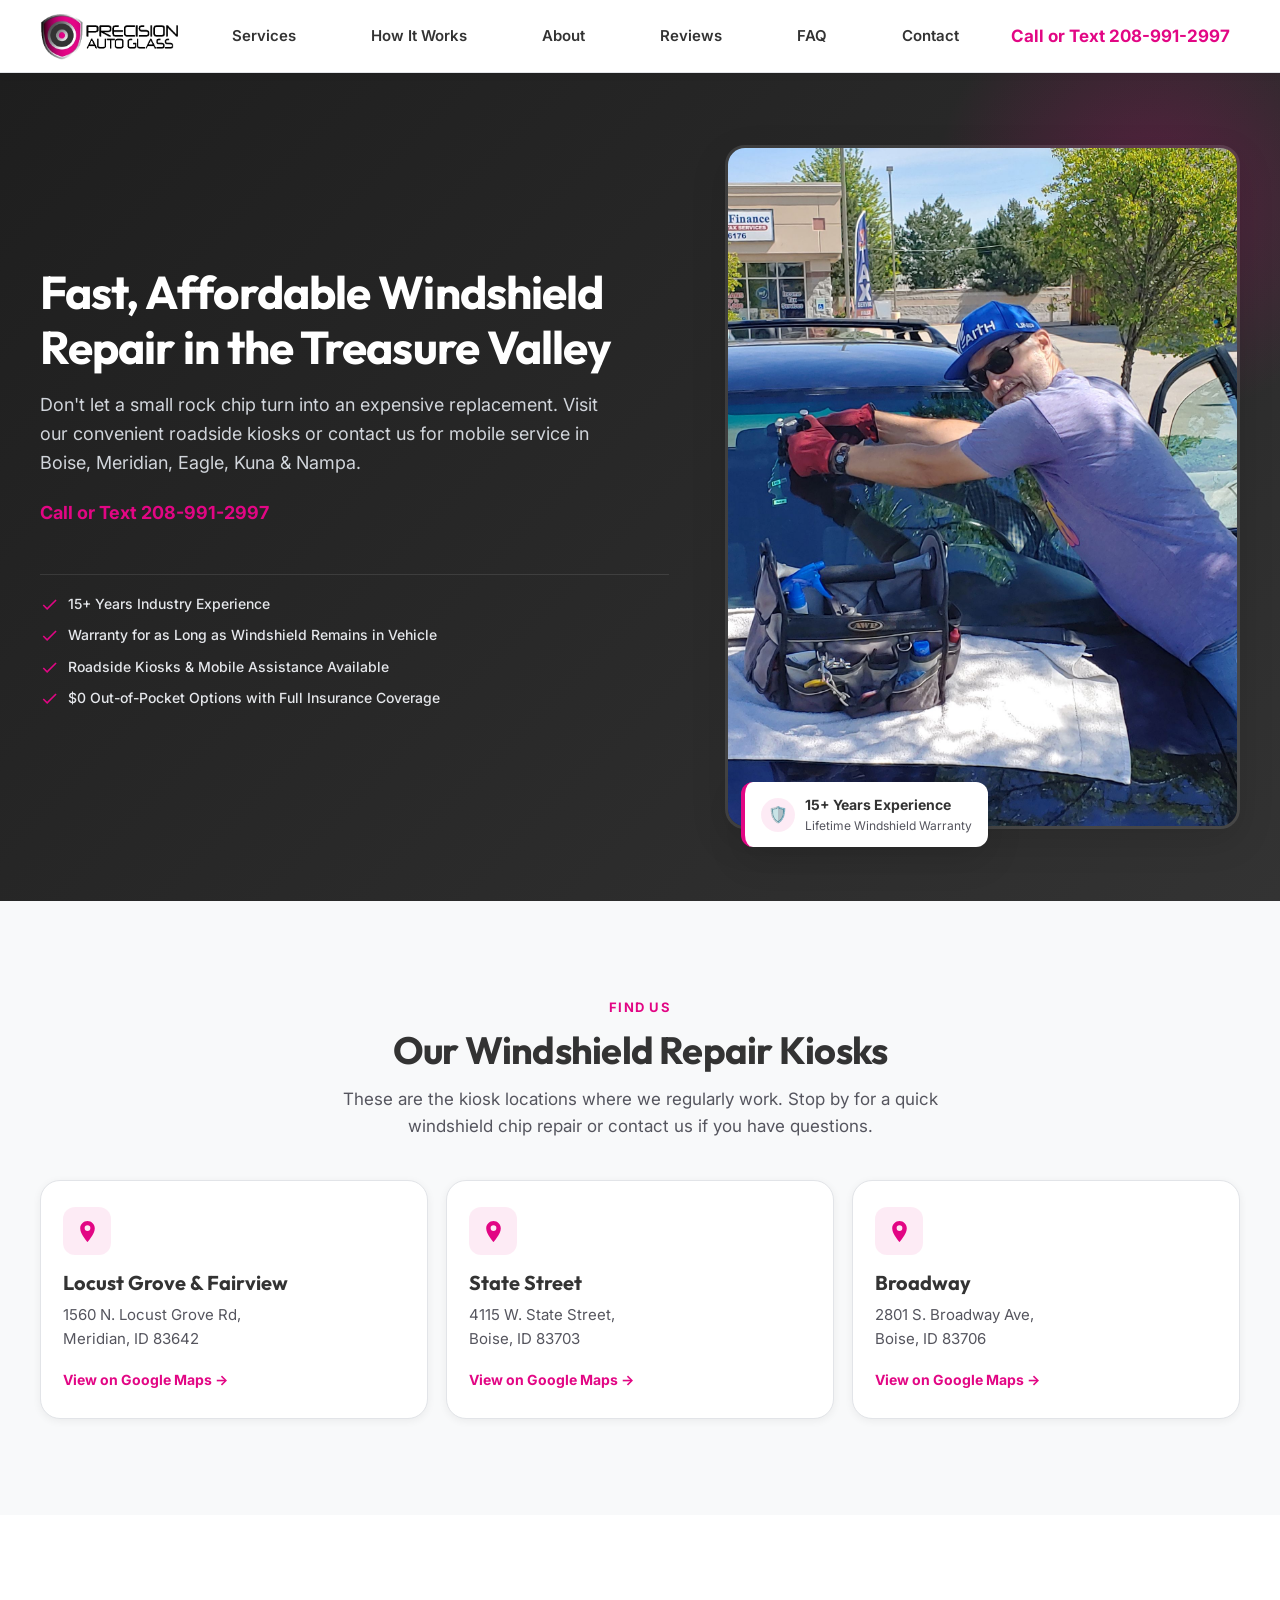
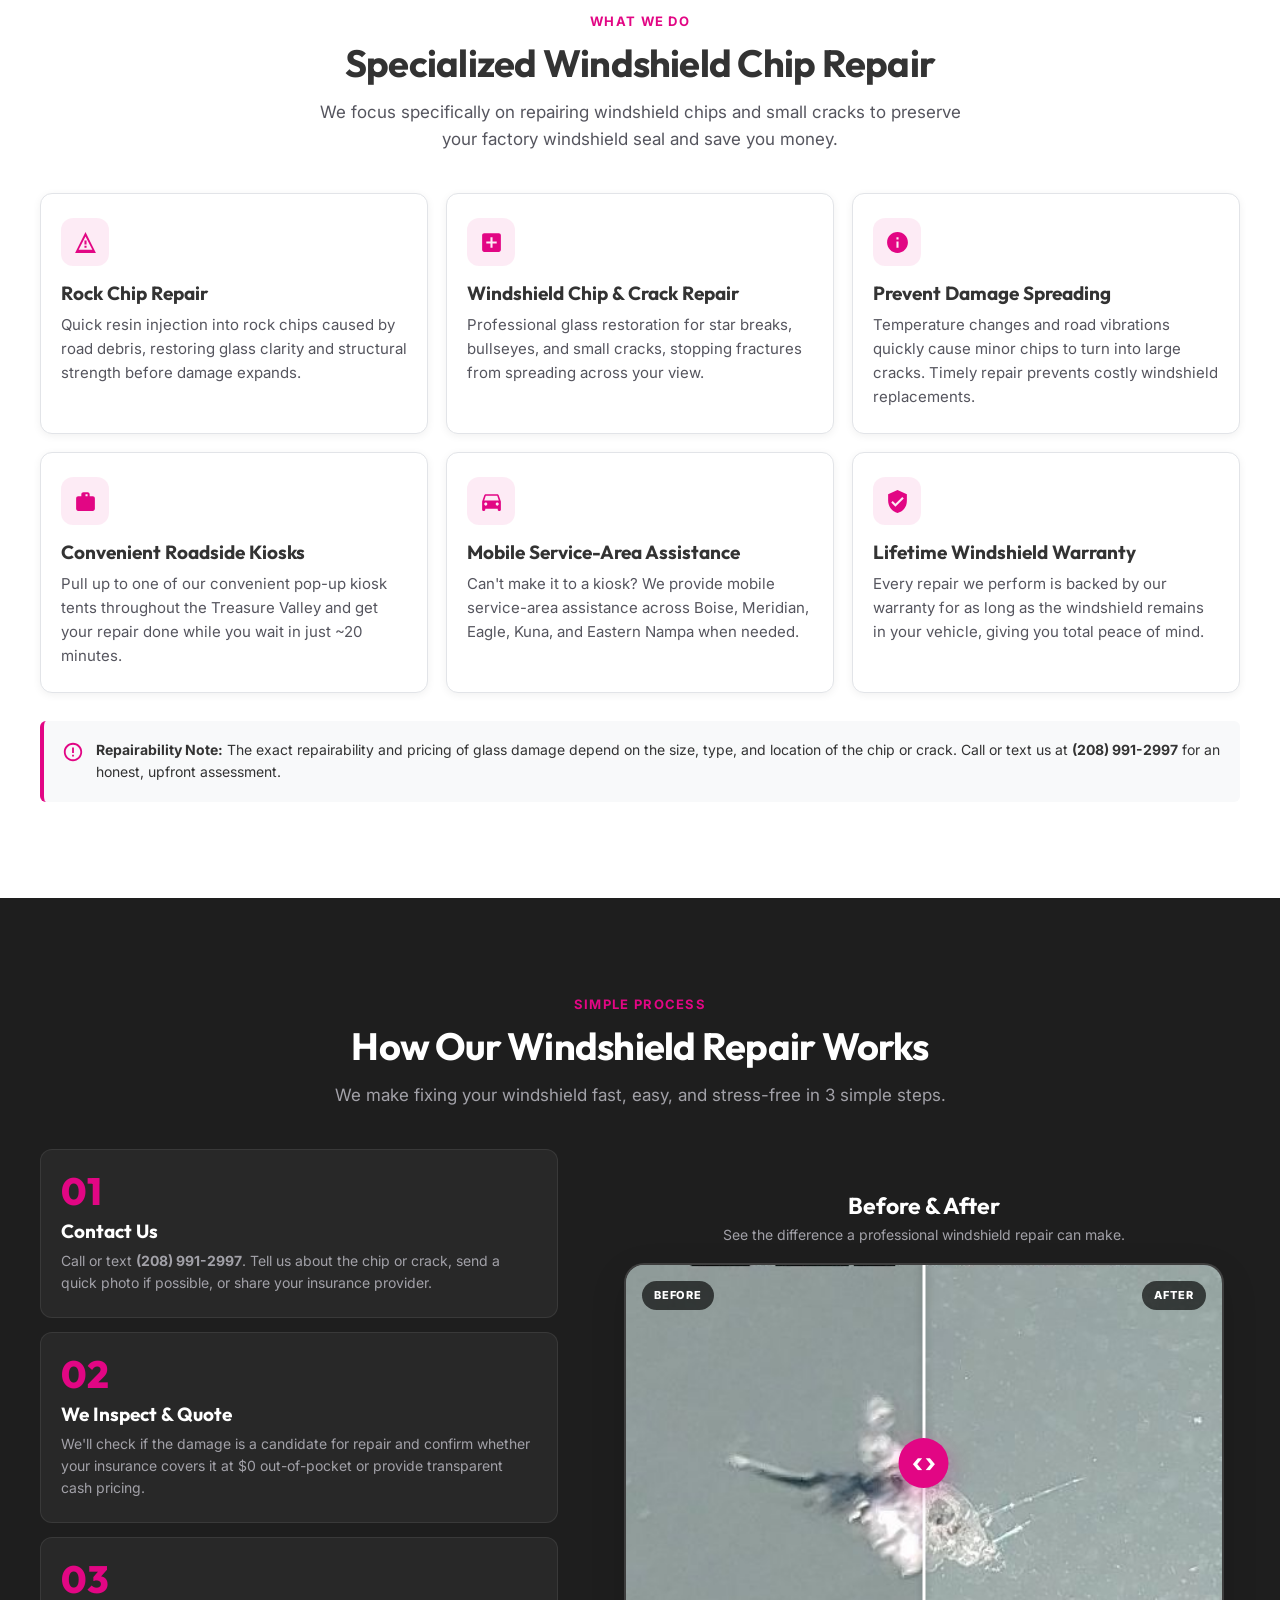
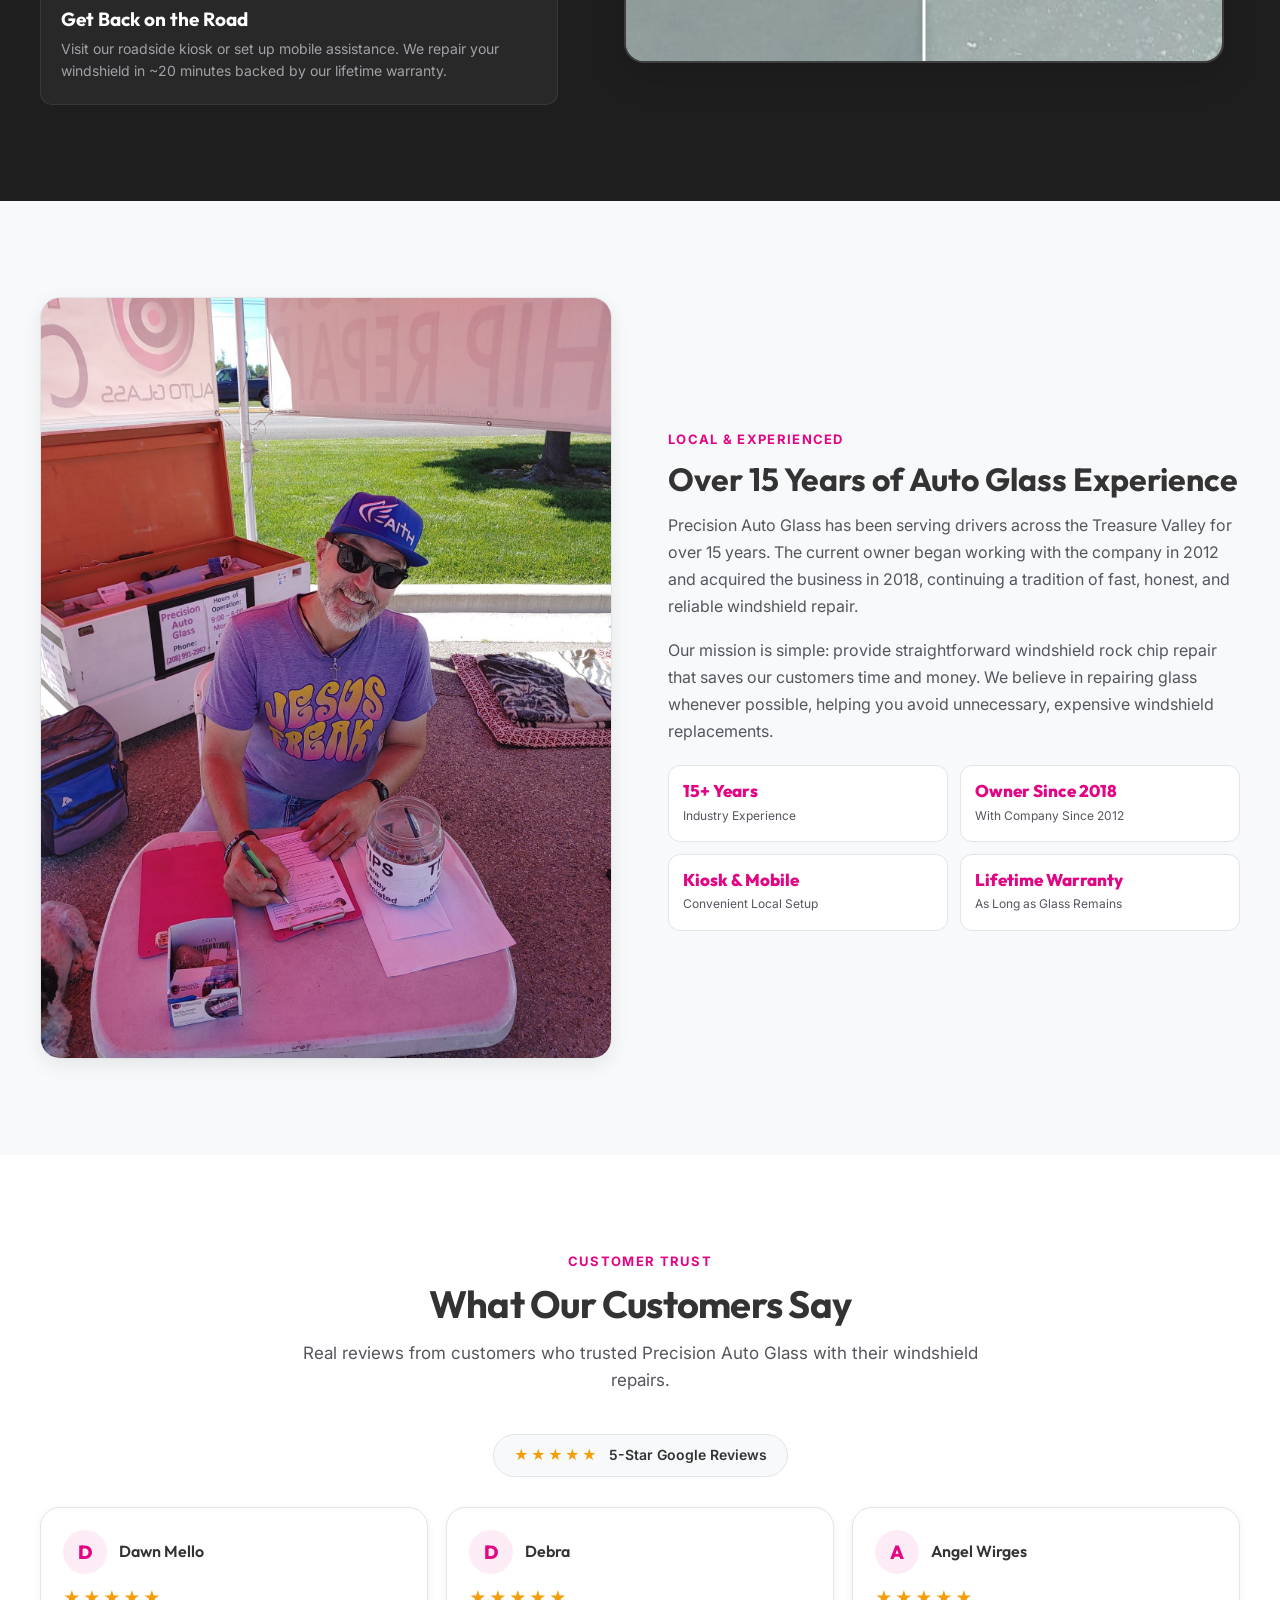
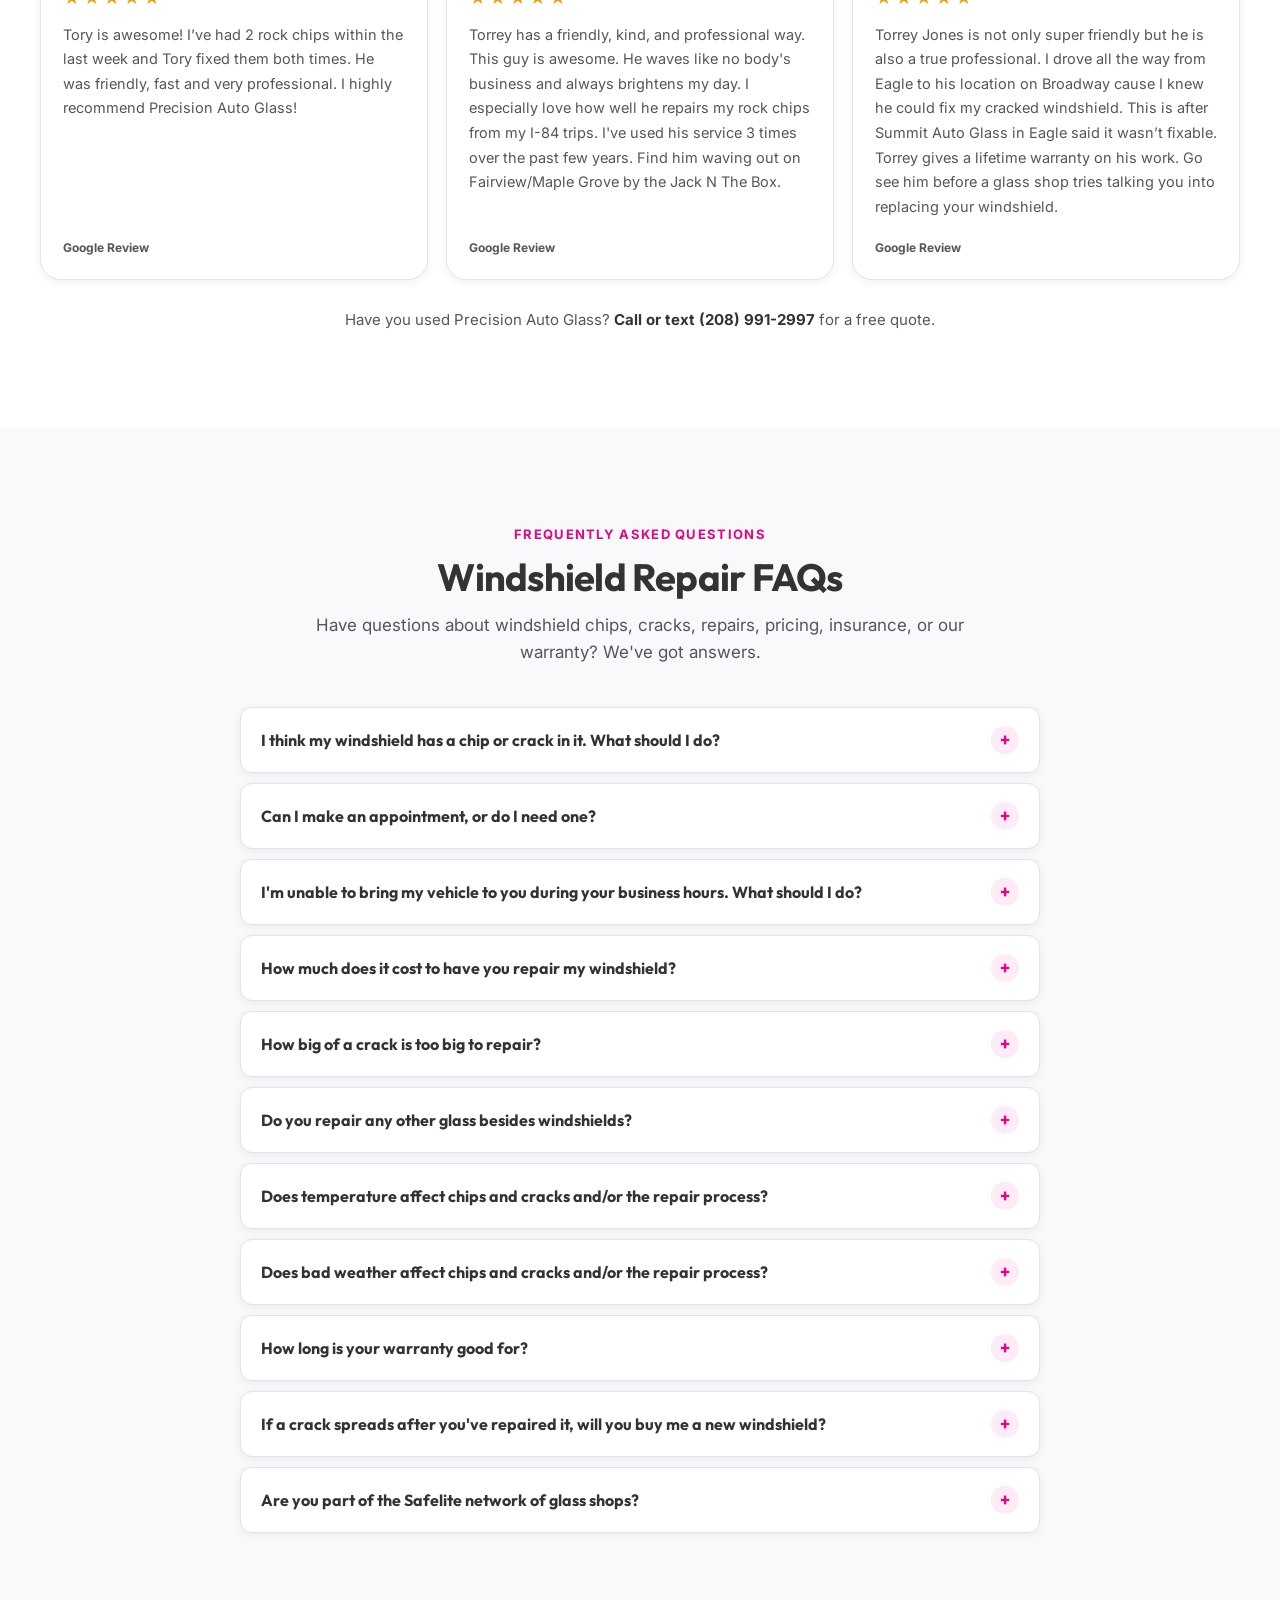
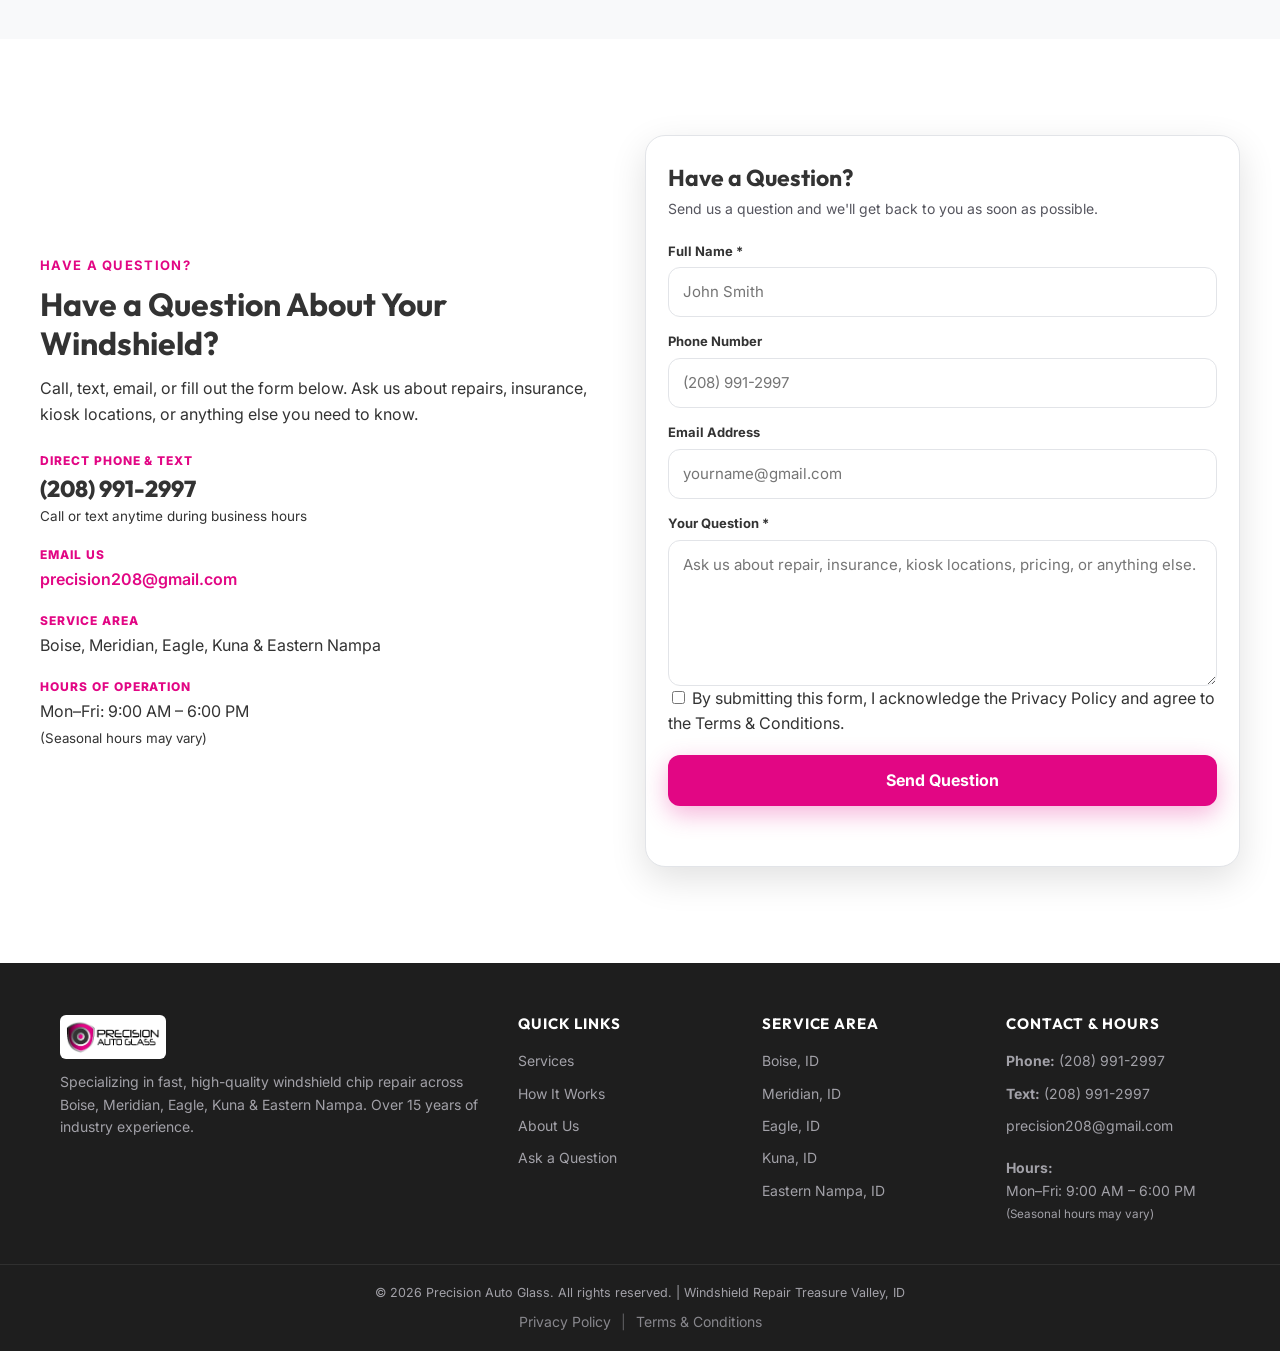
==== commit e907e9b1: "last edits?" ====
--- a/index.html
+++ b/index.html
@@ -85,6 +85,7 @@
           <li class="mobile-hide-on-small"><a href="#how-it-works">How It Works</a></li>
           <li><a href="#about">About</a></li>
           <li><a href="#reviews">Reviews</a></li>
+          <li><a href="#faq">FAQ</a></li>
           <li><a href="#contact">Contact</a></li>
         </ul>
       </nav>
@@ -604,6 +605,212 @@
       </p>
     </div>
 
+  </div>
+</section>
+
+
+<section id="faq" class="section faq">
+  <div class="container">
+    <span class="eyebrow centered">Frequently Asked Questions</span>
+
+    <h2 class="section-title">Windshield Repair FAQs</h2>
+
+    <p class="section-sub">
+      Have questions about windshield chips, cracks, repairs, pricing, insurance, or our warranty?
+      We've got answers.
+    </p>
+
+    <div class="accordion">
+
+      <div class="accordion-item">
+        <button class="accordion-trigger" type="button" aria-expanded="false">
+          <span>I think my windshield has a chip or crack in it. What should I do?</span>
+          <span class="accordion-icon" aria-hidden="true">+</span>
+        </button>
+        <div class="accordion-panel">
+          <p>
+            Bring your vehicle to one of our locations for an inspection during our business hours.
+            We will check it out and let you know if repair work should be done. Sometimes a rock may
+            hit a windshield and just cause a surface pit, or it might aggravate a previously done
+            repair. In those situations there is no need for any work to be done, and we will not
+            perform unnecessary work. We can tell by inspecting the windshield whether or not there's
+            a new chip that actually needs to be repaired.
+          </p>
+        </div>
+      </div>
+
+      <div class="accordion-item">
+        <button class="accordion-trigger" type="button" aria-expanded="false">
+          <span>Can I make an appointment, or do I need one?</span>
+          <span class="accordion-icon" aria-hidden="true">+</span>
+        </button>
+        <div class="accordion-panel">
+          <p>
+            Usually not. We generally operate on a first-come first-served basis. So just bring the
+            vehicle to one of our locations during our business hours and we will take care of you
+            as quickly as possible.
+          </p>
+        </div>
+      </div>
+
+      <div class="accordion-item">
+        <button class="accordion-trigger" type="button" aria-expanded="false">
+          <span>I'm unable to bring my vehicle to you during your business hours. What should I do?</span>
+          <span class="accordion-icon" aria-hidden="true">+</span>
+        </button>
+        <div class="accordion-panel">
+          <p>
+            No problem. Just call or text us and we'll work out a way to accommodate you. We may ask
+            you to send us a picture of the windshield damage to try to determine if it's something
+            we can help you with.
+          </p>
+        </div>
+      </div>
+
+      <div class="accordion-item">
+        <button class="accordion-trigger" type="button" aria-expanded="false">
+          <span>How much does it cost to have you repair my windshield?</span>
+          <span class="accordion-icon" aria-hidden="true">+</span>
+        </button>
+        <div class="accordion-panel">
+          <p>
+            Typically we go through insurance and if you have full coverage with any of the major
+            companies they will waive the deductible for repairs; we just take whatever they pay and
+            there will be no charge to you. That's because it's much cheaper than helping you replace
+            the windshield if the cracks spread. If you don't have comprehensive coverage, then our
+            standard rate is $50 for the first chip and $15 per additional. It may be a little more
+            or less depending on the size of the chip or crack, but we'd have to see it to give you
+            an accurate quote.
+          </p>
+        </div>
+      </div>
+
+      <div class="accordion-item">
+        <button class="accordion-trigger" type="button" aria-expanded="false">
+          <span>How big of a crack is too big to repair?</span>
+          <span class="accordion-icon" aria-hidden="true">+</span>
+        </button>
+        <div class="accordion-panel">
+          <p>
+            We can actually repair just about any size crack, but our goal is to make sure it's
+            worthwhile to you. The longer a crack gets, the lower the chance of success because the
+            structural integrity of the glass is more compromised. Also, keep in mind that repaired
+            cracks do not become completely invisible. They usually do look a fair amount better,
+            but the main goal is to prevent them from spreading further. If a crack extends more
+            than halfway across the windshield, we recommend getting a new windshield because when
+            it's that long there's very little chance of stopping it from spreading more and it's
+            really not going to look very good afterwards.
+          </p>
+        </div>
+      </div>
+
+      <div class="accordion-item">
+        <button class="accordion-trigger" type="button" aria-expanded="false">
+          <span>Do you repair any other glass besides windshields?</span>
+          <span class="accordion-icon" aria-hidden="true">+</span>
+        </button>
+        <div class="accordion-panel">
+          <p>
+            That depends on the glass. In order for us to repair any glass, it must be laminated
+            safety glass, which is two layers of glass with a layer of plastic-like material in
+            between. Most vehicles only have safety glass for the windshield, but some of the newer
+            models of certain vehicles also have side windows and/or sunroofs that are also made of
+            safety glass. So as long as it's safety glass, we can repair it. We cannot repair
+            Plexiglass or Tempered glass.
+          </p>
+        </div>
+      </div>
+
+      <div class="accordion-item">
+        <button class="accordion-trigger" type="button" aria-expanded="false">
+          <span>Does temperature affect chips and cracks and/or the repair process?</span>
+          <span class="accordion-icon" aria-hidden="true">+</span>
+        </button>
+        <div class="accordion-panel">
+          <p>
+            Yes, glass becomes more fragile in extreme temperatures. So we always have our customers
+            pull into the shade of our tent whenever the glass is hot to the touch. If cars are left
+            outside overnight when the temperature goes below freezing, moisture can get into chips
+            or cracks and freeze, causing cracks to spread. If you try to defrost a windshield when
+            it has a crack developing, that can also make it spread. Or if you take a car through a
+            car wash on a hot day, the colder high-pressure water hitting the hot windshield can also
+            cause a crack to spread.
+          </p>
+        </div>
+      </div>
+
+      <div class="accordion-item">
+        <button class="accordion-trigger" type="button" aria-expanded="false">
+          <span>Does bad weather affect chips and cracks and/or the repair process?</span>
+          <span class="accordion-icon" aria-hidden="true">+</span>
+        </button>
+        <div class="accordion-panel">
+          <p>
+            Yes, on rainy or snowy days, or if you clean the windshield with fluid when there's a
+            crack or chip needing repair, water or moisture gets into it and can mingle with the
+            resin making it a weak repair job. For that reason, if we see moisture in a chip or
+            crack when you arrive to get a repair done, we will ask you to come back a little later
+            once it's had a chance to dry out again.
+          </p>
+        </div>
+      </div>
+
+      <div class="accordion-item">
+        <button class="accordion-trigger" type="button" aria-expanded="false">
+          <span>How long is your warranty good for?</span>
+          <span class="accordion-icon" aria-hidden="true">+</span>
+        </button>
+        <div class="accordion-panel">
+          <p>
+            Our warranty is good as long as you have the windshield. Even if you sell the vehicle,
+            the warranty transfers to the new owner. Once a repair is done, the chances of a crack
+            spreading again are very slim, but not impossible. Glass can be a little bit unpredictable,
+            so be sure to keep your yellow copy of the invoice with the vehicle because that is your
+            warranty.
+          </p>
+        </div>
+      </div>
+
+      <div class="accordion-item">
+        <button class="accordion-trigger" type="button" aria-expanded="false">
+          <span>If a crack spreads after you've repaired it, will you buy me a new windshield?</span>
+          <span class="accordion-icon" aria-hidden="true">+</span>
+        </button>
+        <div class="accordion-panel">
+          <p>
+            No, that's not covered by our warranty. Since glass is somewhat unpredictable, cracks can
+            spread during or after a repair and we really have no control over that. When you bring us
+            a damaged windshield, we always do our best to save it from having to be replaced. And as
+            part of our warranty, we will always do more work on a spreading crack to try to stop it
+            if that's what you want. But if a crack spreads to the point where you decide you want to
+            have the windshield replaced, the best we can do for you is recommend someone else who can
+            replace it because we don't do full windshield replacements.
+          </p>
+        </div>
+      </div>
+
+      <div class="accordion-item">
+        <button class="accordion-trigger" type="button" aria-expanded="false">
+          <span>Are you part of the Safelite network of glass shops?</span>
+          <span class="accordion-icon" aria-hidden="true">+</span>
+        </button>
+        <div class="accordion-panel">
+          <p>
+            No, we are an independent glass shop, not part of the Safelite network. Most insurance
+            companies have a contract with Safelite Solutions to provide glass claim administration
+            and support. That means we do have to go through them for glass claims, but it doesn't
+            mean you have to use Safelite Auto Glass to work on your windshield. If you call your
+            insurance claims line to report glass damage, they will typically transfer you to
+            Safelite Solutions to initiate the glass claim. Then all you have to do to use our shop
+            is tell them you want your windshield repaired by Precision Auto Glass and give them our
+            phone number: 208-991-2997. However, you don't have to make this call because we can
+            initiate the call for you when you come to us for a repair. We have all the insurance
+            company glass claim hotline numbers pre-programmed in our phone.
+          </p>
+        </div>
+      </div>
+
+    </div>
   </div>
 </section>
 
--- a/style.css
+++ b/style.css
@@ -1066,6 +1066,16 @@
 }
 
 
+
+.accordion-trigger:hover {
+  color: var(--pink);
+  background: var(--pink-soft);
+}
+
+.accordion-trigger[aria-expanded="true"] {
+  color: var(--pink);
+}
+
 /* ==========================================================
    CONTACT / QUESTION FORM
    ========================================================== */
@@ -1303,12 +1313,6 @@
 
 @media (min-width: 640px) and (max-width: 767px) {
 
-  /*
-   * Keep the hero Call/Text actions stacked.
-   * This prevents the mobile layout from becoming
-   * wider than the viewport.
-   */
-
   .hero-ctas {
     flex-direction: column;
     width: 100%;
@@ -1408,13 +1412,44 @@
 
   /* ----------------------------------------------------------
      DESKTOP HEADER CALL / TEXT
-     
-     On laptops/desktops these are plain text because
-     clicking Call/Text isn't useful on a computer.
+
+     Phone number = pink text only.
+     Normal arrow cursor.
      ---------------------------------------------------------- */
 
-  .header-call-btn,
-  .header-text-btn {
+  .header-actions .header-call-btn,
+  .header-actions a.header-call-btn.btn,
+  .header-actions a.header-call-btn.btn-call {
+    display: inline !important;
+    min-height: auto !important;
+    width: auto !important;
+    padding: 0 !important;
+
+    color: var(--pink) !important;
+    background: transparent !important;
+    border: 0 !important;
+    border-radius: 0 !important;
+    box-shadow: none !important;
+
+    font-size: 17px !important;
+    font-weight: 700 !important;
+    line-height: 1.2 !important;
+
+    white-space: nowrap;
+    text-decoration: none !important;
+    transform: none !important;
+
+    cursor: default !important;
+  }
+
+
+
+  .header-actions .header-call-btn .icon,
+  .header-actions a.header-call-btn .icon {
+    display: none !important;
+  }
+
+  .header-actions .header-text-btn {
     display: inline;
     min-height: auto;
     padding: 0;
@@ -1427,13 +1462,11 @@
     white-space: nowrap;
   }
 
-  .header-call-btn .icon,
-  .header-text-btn .icon {
+  .header-actions .header-text-btn .icon {
     display: none;
   }
 
-  .header-call-btn:hover,
-  .header-text-btn:hover {
+  .header-actions .header-text-btn:hover {
     color: var(--charcoal);
     background: transparent;
     border: 0;
@@ -1444,32 +1477,71 @@
 
   /* ----------------------------------------------------------
      DESKTOP HERO CALL / TEXT
-     
-     These remain informational text instead of
-     looking like clickable phone/SMS buttons.
      ---------------------------------------------------------- */
 
   .hero-ctas {
     flex-direction: row;
   }
 
-  .hero-ctas .btn {
-    min-height: auto;
-    padding: 0;
+  /*
+   * ONLY the phone link is changed here.
+   * The text link keeps its normal styling.
+   */
+
+  .hero-ctas a[href^="tel:"] {
+    display: inline !important;
+    width: auto !important;
+    min-height: auto !important;
+
+    padding: 0 !important;
+
+    color: var(--pink) !important;
+    background: transparent !important;
+    border: 0 !important;
+    border-radius: 0 !important;
+    box-shadow: none !important;
+
+    font-size: 18px !important;
+    font-weight: 700 !important;
+    line-height: 1.4 !important;
+
+    white-space: nowrap;
+    text-decoration: none !important;
+    transform: none !important;
+
+    cursor: default !important;
+  }
+
+  .hero-ctas a[href^="tel:"]:hover {
+    color: var(--pink-dark) !important;
+    background: transparent !important;
+    border: 0 !important;
+    border-radius: 0 !important;
+    box-shadow: none !important;
+    transform: none !important;
+    text-decoration: underline !important;
+
+    cursor: default !important;
+  }
+
+  /*
+   * The Text Us link is NOT affected by the phone styling.
+   * It remains a normal desktop text link.
+   */
+
+  .hero-ctas a[href^="sms:"] {
     color: var(--silver);
     background: transparent;
     border: 0;
     box-shadow: none;
+
     font-size: 15px;
     font-weight: 600;
-    transform: none;
-  }
-
-  .hero-ctas .btn .icon {
-    display: none;
-  }
-
-  .hero-ctas .btn:hover {
+
+    cursor: pointer;
+  }
+
+  .hero-ctas a[href^="sms:"]:hover {
     color: var(--white);
     background: transparent;
     border: 0;
@@ -1477,6 +1549,10 @@
     transform: none;
   }
 
+  .hero-ctas .btn .icon {
+    display: none;
+  }
+
 
   .hero {
     padding: 72px 0;
@@ -1539,14 +1615,8 @@
 
 @media (max-width: 767px) {
 
-  /*
-   * These sections remain hidden on phones as in the
-   * existing mobile design.
-   */
-
   #services,
-  #how-it-works,
-  #faq {
+  #how-it-works {
     display: none;
   }
 
@@ -1589,11 +1659,6 @@
   .hero-sub {
     font-size: 16px;
   }
-
-  /*
-   * Keep Call/Text buttons stacked on mobile.
-   * This is the important fix for the white strip.
-   */
 
   .hero-ctas {
     display: flex;
@@ -1766,4 +1831,16 @@
 
 .footer-legal-links span {
   opacity: 0.5;
-}+}
+
+@media (min-width: 768px) {
+  .hero-ctas a[href^="tel:"]:hover {
+    color: var(--pink) !important;
+    background: transparent !important;
+    border: 0 !important;
+    box-shadow: none !important;
+    transform: none !important;
+    text-decoration: none !important;
+    cursor: default !important;
+  }
+}
